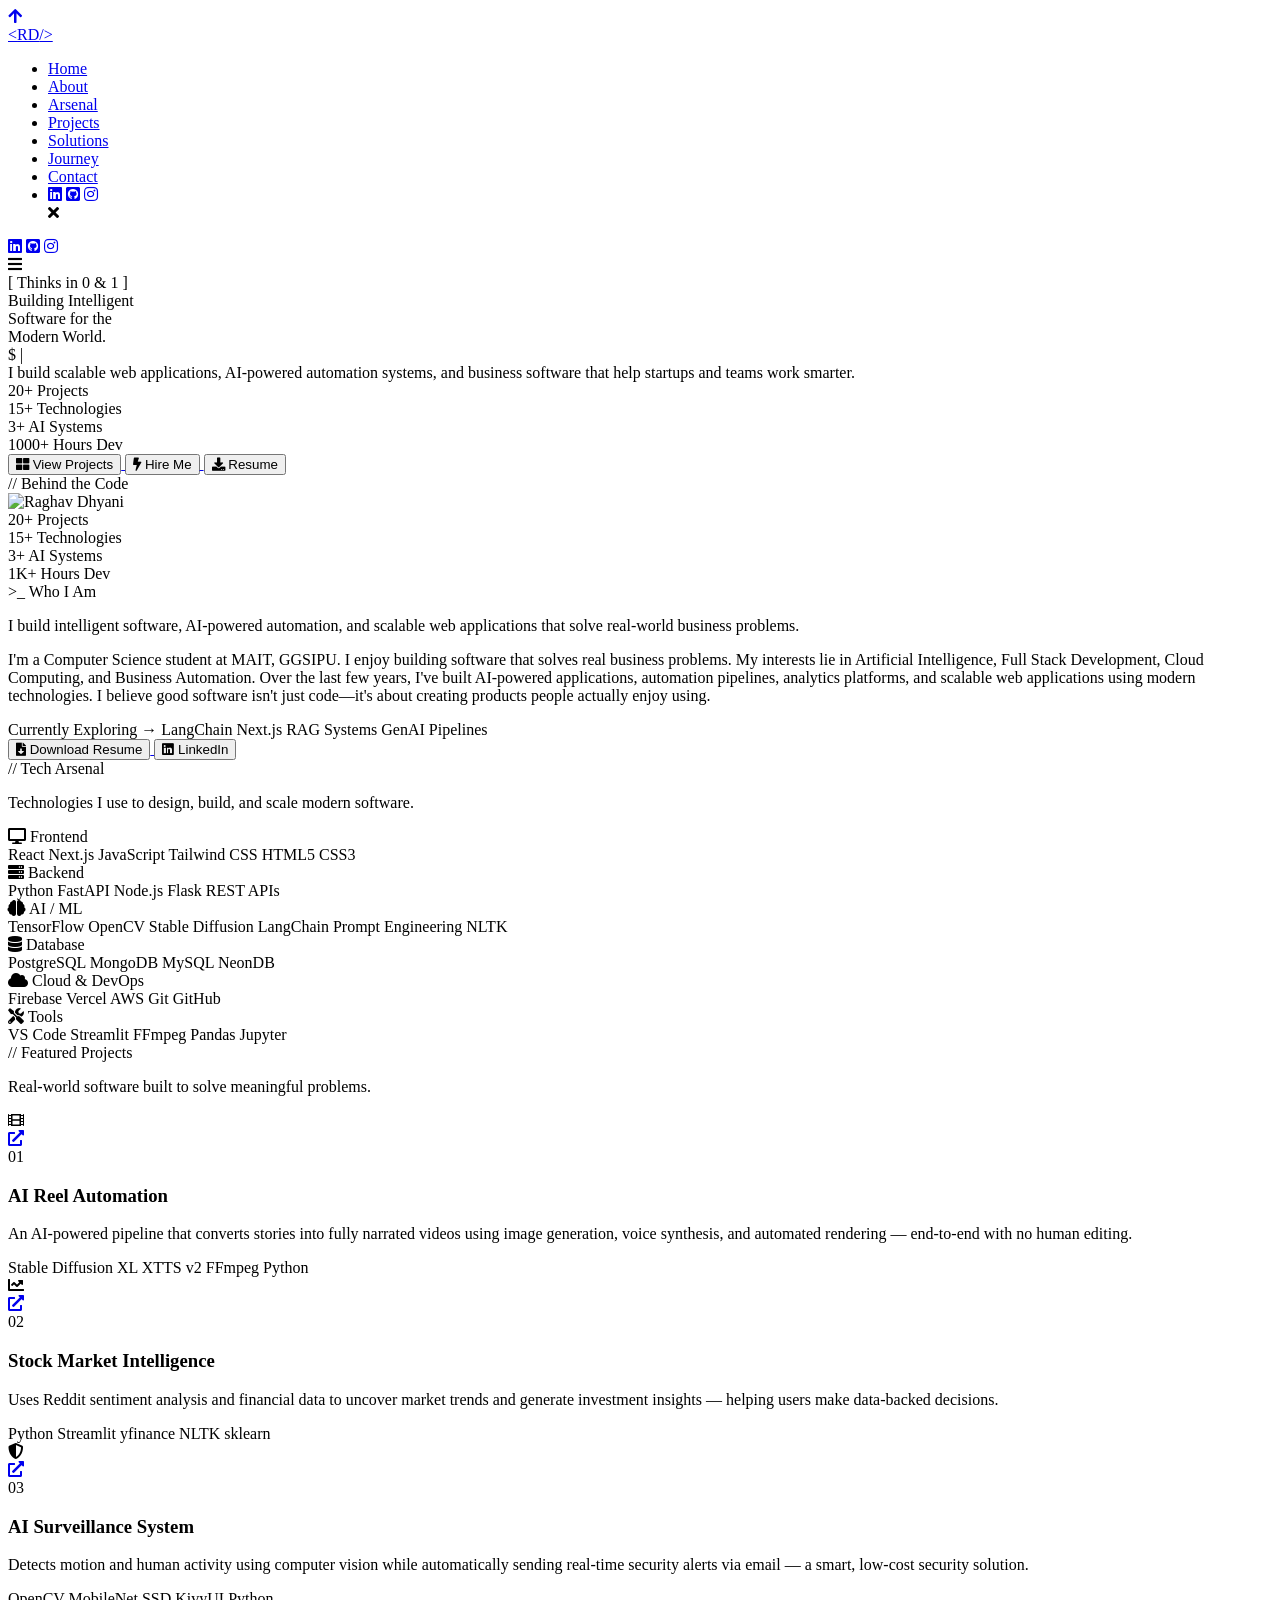
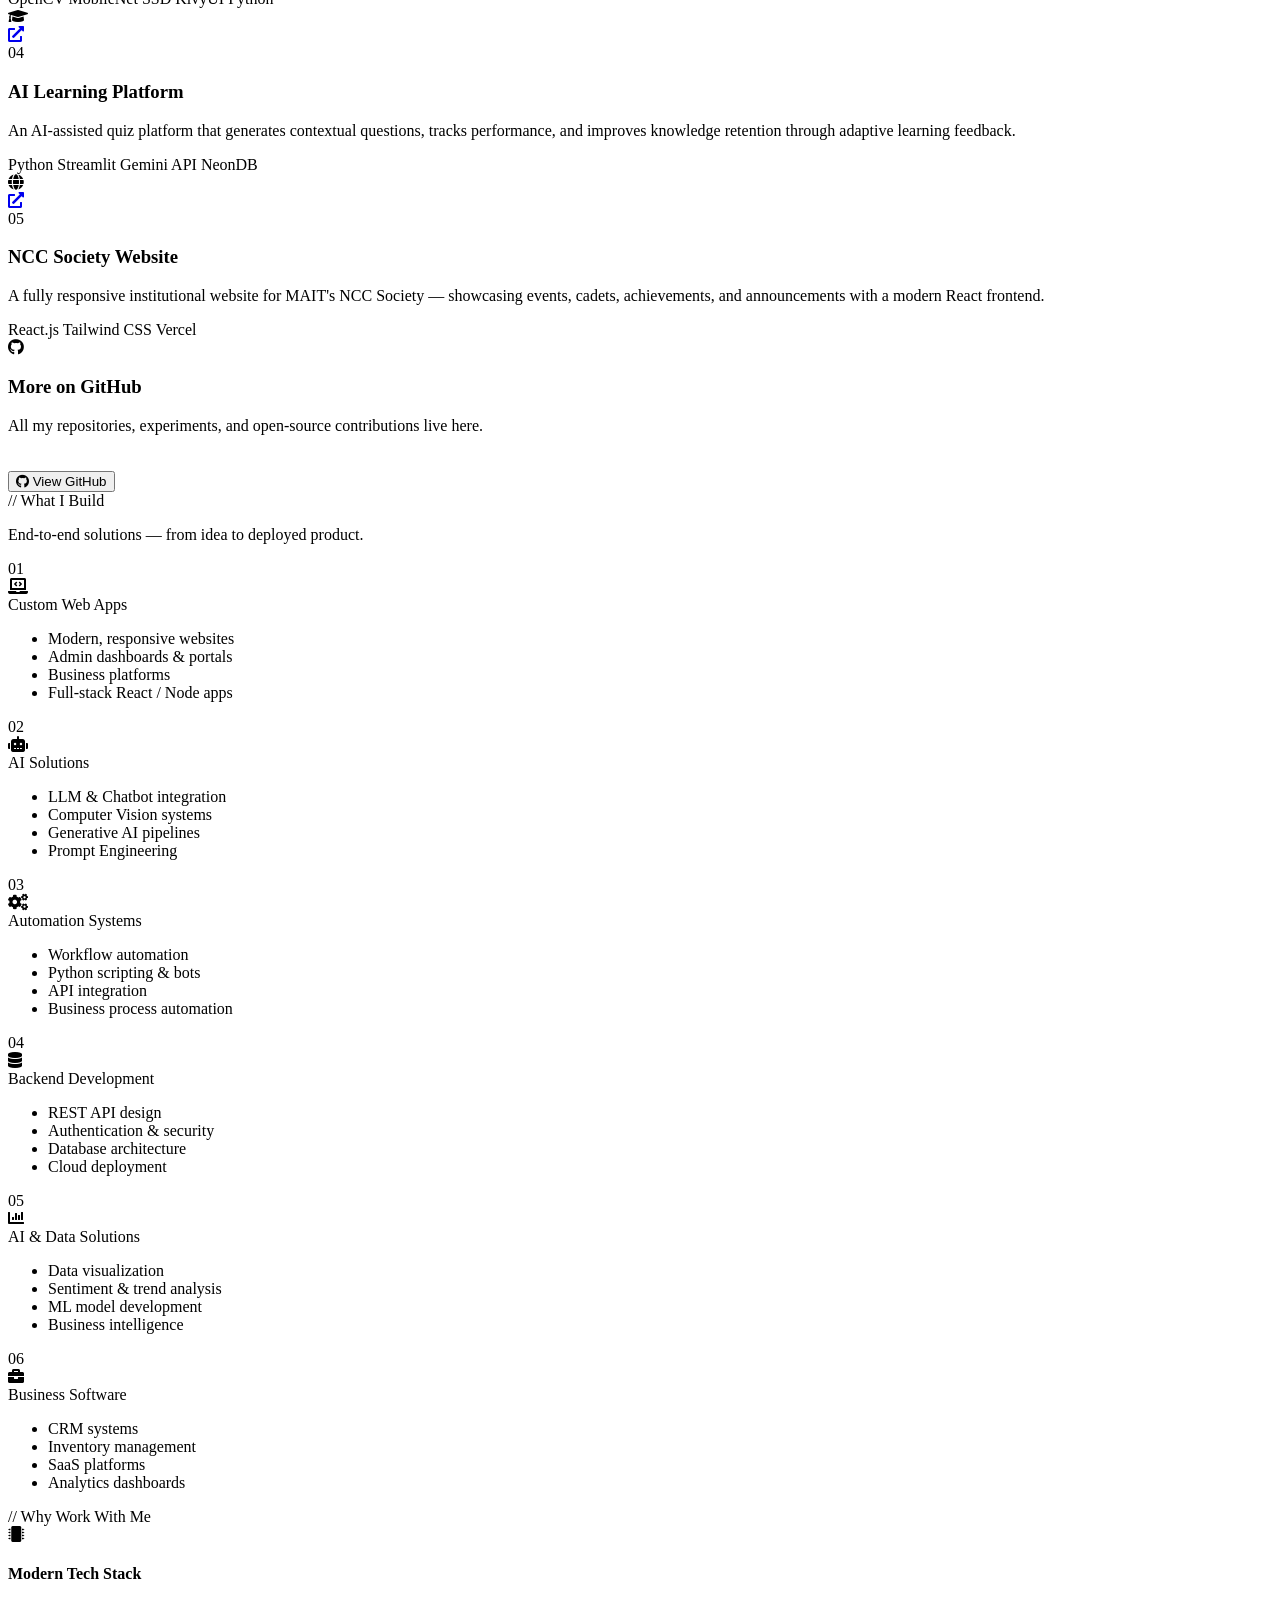
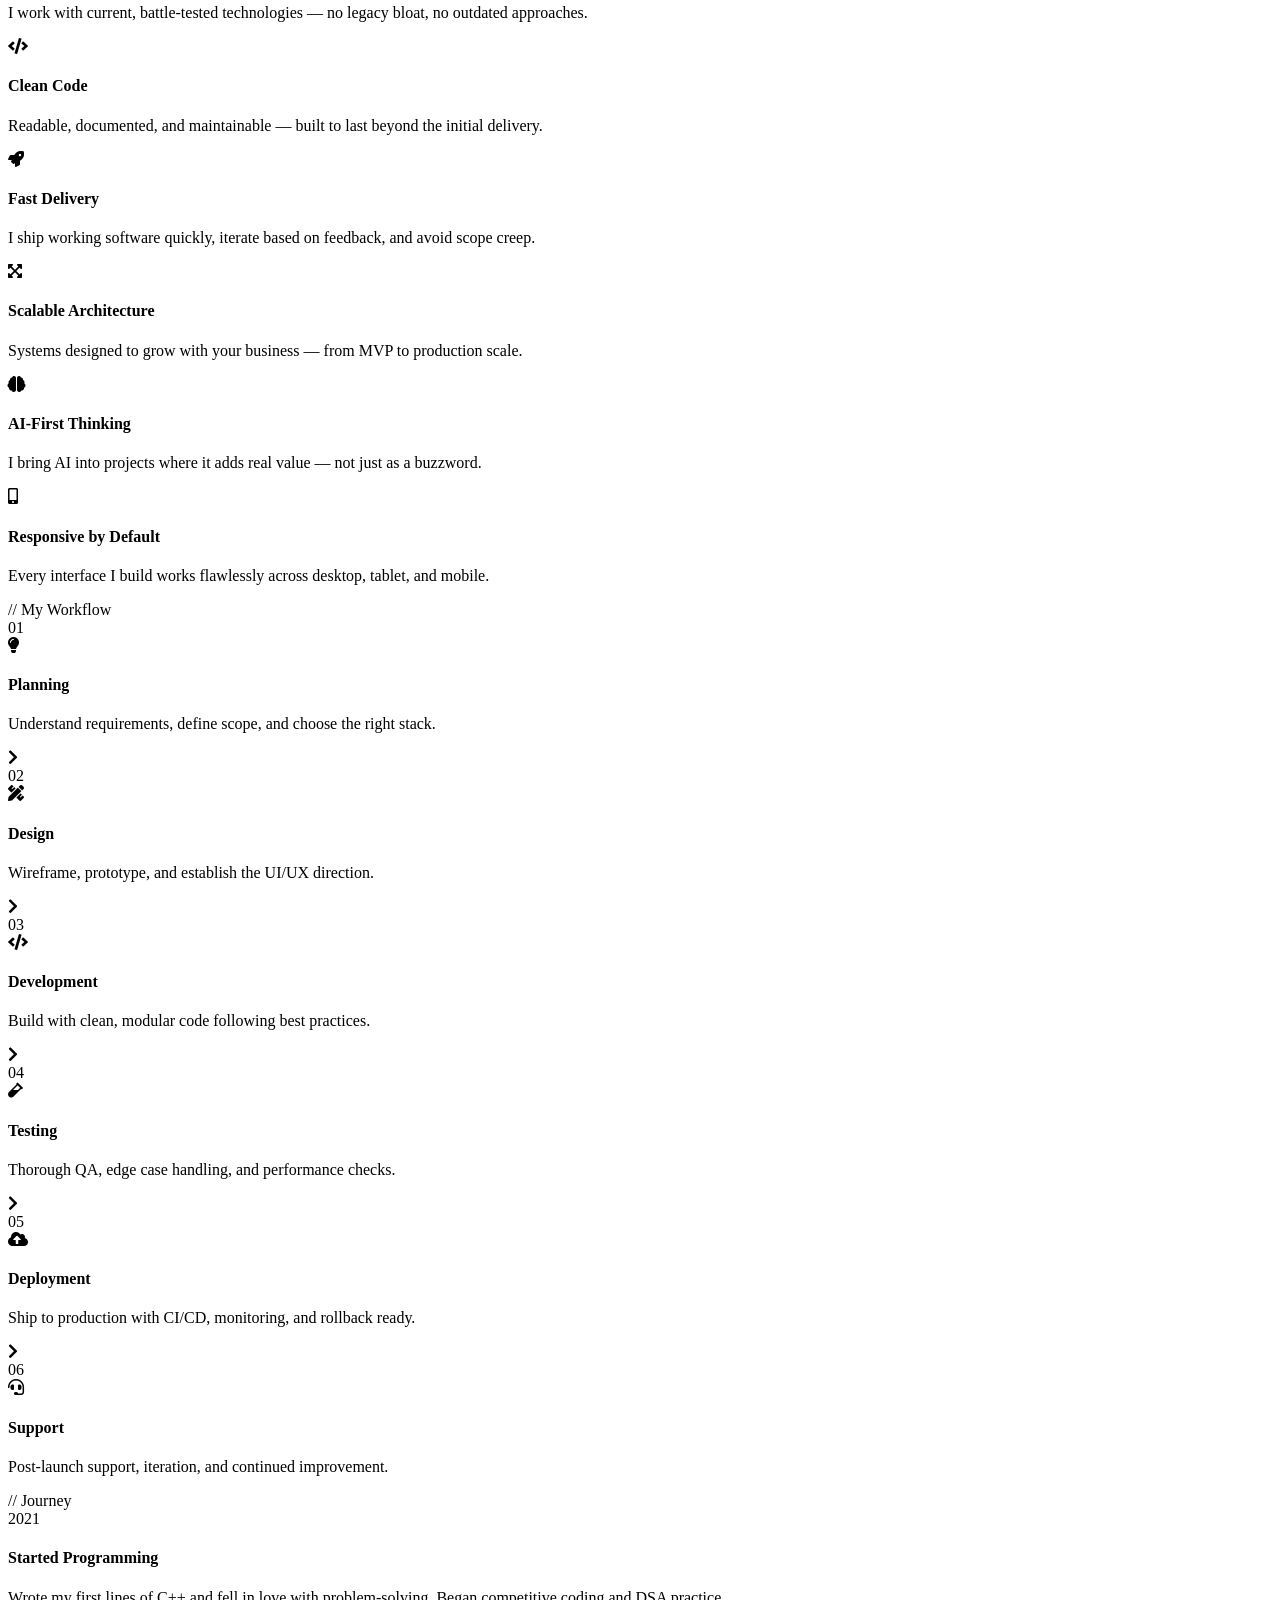
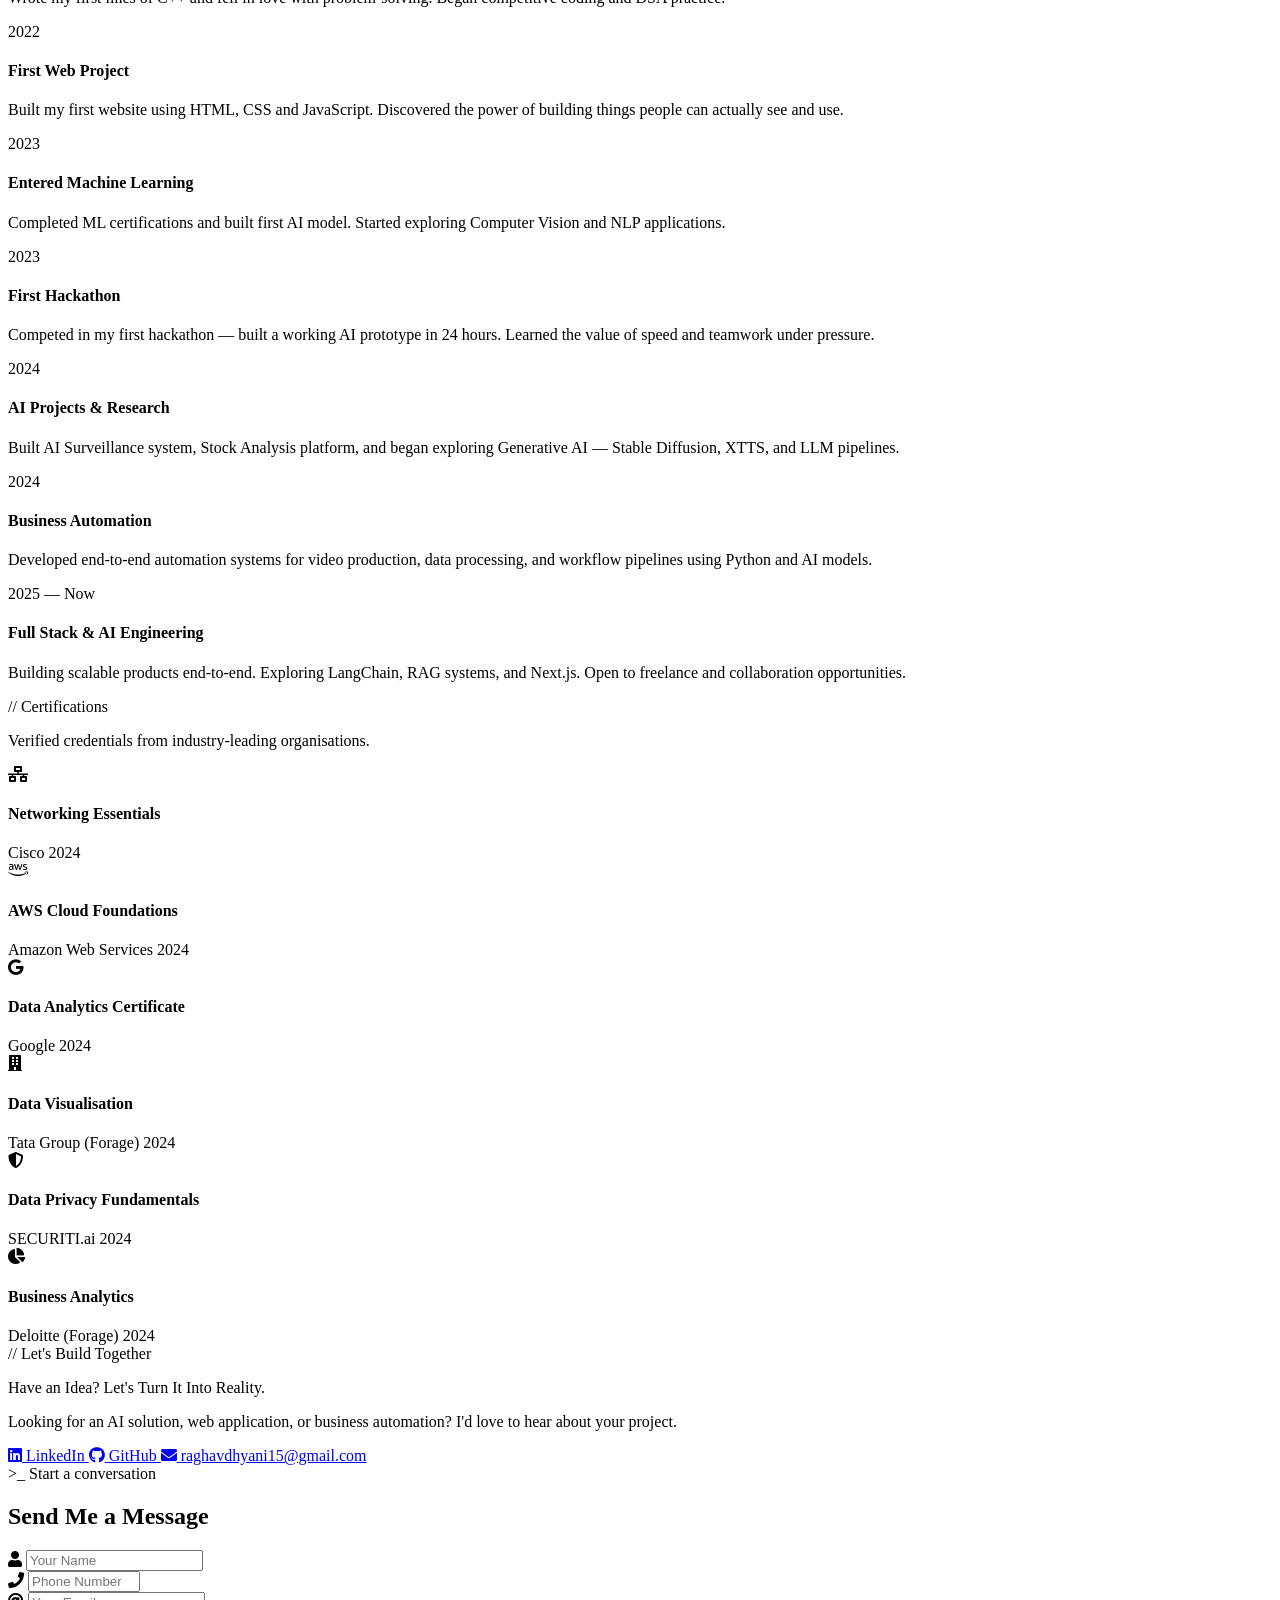
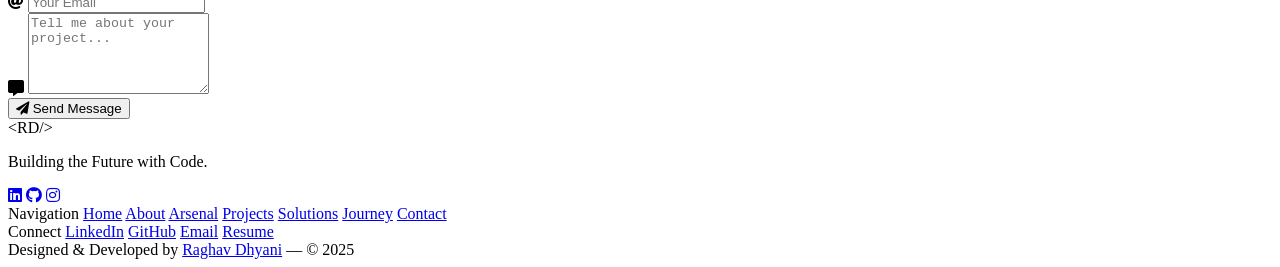
==== index.html @ f0904388 "index.html" ====
<!DOCTYPE html>
<html lang="en" dir="ltr">

<head>
  <meta charset="UTF-8" />
  <title>Raghav Dhyani — Full Stack & AI Engineer</title>
  <meta name="description" content="Raghav Dhyani — Full Stack Developer and AI Engineer building intelligent software, automation systems, and scalable web applications." />
  <link rel="stylesheet" href="style.css" />
  <link rel="stylesheet" href="https://cdnjs.cloudflare.com/ajax/libs/font-awesome/5.15.2/css/all.min.css" />
  <link href="https://fonts.googleapis.com/css2?family=Share+Tech+Mono&family=Rajdhani:wght@400;500;600;700&family=Orbitron:wght@400;700;900&display=swap" rel="stylesheet" />
  <meta name="viewport" content="width=device-width, initial-scale=1.0" />
</head>

<body>

  <!-- Custom cursor -->
  <div class="cursor-dot"></div>
  <div class="cursor-ring"></div>

  <!-- Scroll to top -->
  <div class="scroll-button">
    <a href="#home"><i class="fas fa-arrow-up"></i></a>
  </div>

  <!-- ── NAV ─────────────────────────────────────────────── -->
  <nav>
    <div class="navbar">
      <div class="logo">
        <a href="#home">
          <span class="logo-bracket">&lt;</span>RD<span class="logo-bracket">/&gt;</span>
        </a>
      </div>
      <ul class="menu">
        <li><a href="#home">Home</a></li>
        <li><a href="#about">About</a></li>
        <li><a href="#arsenal">Arsenal</a></li>
        <li><a href="#projects">Projects</a></li>
        <li><a href="#services">Solutions</a></li>
        <li><a href="#journey">Journey</a></li>
        <li><a href="#contact">Contact</a></li>
        <li>
          <div class="media-icons-inbox">
            <a href="https://www.linkedin.com/in/raghav-dhyani-3449b927a/" target="_blank"><i class="fab fa-linkedin"></i></a>
            <a href="https://github.com/raghav-di" target="_blank"><i class="fab fa-github-square"></i></a>
            <a href="#"><i class="fab fa-instagram"></i></a>
          </div>
        </li>
        <div class="cancel-btn"><i class="fas fa-times"></i></div>
      </ul>
      <div class="media-icons">
        <a href="https://www.linkedin.com/in/raghav-dhyani-3449b927a/" target="_blank"><i class="fab fa-linkedin"></i></a>
        <a href="https://github.com/raghav-di" target="_blank"><i class="fab fa-github-square"></i></a>
        <a href="#"><i class="fab fa-instagram"></i></a>
      </div>
    </div>
    <div class="menu-btn"><i class="fas fa-bars"></i></div>
  </nav>


  <!-- ── HERO ──────────────────────────────────────────────── -->
  <section class="home" id="home">
    <div class="scanlines"></div>
    <div class="cyber-grid"></div>
    <div class="blob blob-1"></div>
    <div class="blob blob-2"></div>
    <div class="blob blob-3"></div>

    <div class="home-content">
      <div class="text">
        <div class="text-one">
          <span class="bracket">[</span> Thinks in 0 &amp; 1 <span class="bracket">]</span>
        </div>
        <div class="hero-headline">
          <div class="text-two glitch" data-text="Building Intelligent">Building Intelligent</div>
          <div class="text-two glitch text-two--accent" data-text="Software for the">Software for the</div>
          <div class="text-two glitch" data-text="Modern World.">Modern World.</div>
        </div>
        <div class="text-three">
          <span class="typewriter-prefix">$ </span>
          <span id="typewriter"></span>
          <span class="cursor-blink">|</span>
        </div>
        <div class="text-four">
          I build scalable web applications, AI-powered automation systems, and business software that help startups and teams work smarter.
        </div>
        <div class="hero-stats">
          <div class="stat-pill"><span class="stat-num">20+</span> Projects</div>
          <div class="stat-pill"><span class="stat-num">15+</span> Technologies</div>
          <div class="stat-pill"><span class="stat-num">3+</span> AI Systems</div>
          <div class="stat-pill"><span class="stat-num">1000+</span> Hours Dev</div>
        </div>
      </div>
      <div class="hero-buttons">
        <a href="#projects">
          <button class="neon-btn">
            <i class="fas fa-th-large btn-icon"></i>
            <span>View Projects</span>
          </button>
        </a>
        <a href="mailto:raghavdhyani15@gmail.com">
          <button class="neon-btn neon-btn--magenta">
            <i class="fas fa-bolt btn-icon"></i>
            <span>Hire Me</span>
          </button>
        </a>
        <a href="Images/resume.pdf" download>
          <button class="neon-btn neon-btn--outline">
            <i class="fas fa-download btn-icon"></i>
            <span>Resume</span>
          </button>
        </a>
      </div>
    </div>

    <div class="corner corner-tl"></div>
    <div class="corner corner-tr"></div>
    <div class="corner corner-bl"></div>
    <div class="corner corner-br"></div>
  </section>


  <!-- ── ABOUT ─────────────────────────────────────────────── -->
  <section class="about" id="about">
    <div class="content">
      <div class="title">
        <span><span class="neon-accent">//</span> Behind the Code</span>
      </div>
      <div class="about-details">
        <div class="left">
          <div class="img-frame">
            <img src="Images/about.png" alt="Raghav Dhyani" />
            <div class="img-glow"></div>
          </div>
          <div class="about-stat-grid">
            <div class="about-stat">
              <span class="about-stat-num">20+</span>
              <span class="about-stat-label">Projects</span>
            </div>
            <div class="about-stat">
              <span class="about-stat-num">15+</span>
              <span class="about-stat-label">Technologies</span>
            </div>
            <div class="about-stat">
              <span class="about-stat-num">3+</span>
              <span class="about-stat-label">AI Systems</span>
            </div>
            <div class="about-stat">
              <span class="about-stat-num">1K+</span>
              <span class="about-stat-label">Hours Dev</span>
            </div>
          </div>
        </div>
        <div class="right">
          <div class="topic">
            <span class="neon-accent">&gt;_ </span>Who I Am
          </div>
          <p class="about-lead">
            I build intelligent software, AI-powered automation, and scalable web applications that solve real-world business problems.
          </p>
          <p>
            I'm a <span class="highlight">Computer Science</span> student at <span class="highlight">MAIT, GGSIPU</span>. I enjoy building software that solves real business problems.
            My interests lie in Artificial Intelligence, Full Stack Development, Cloud Computing, and Business Automation.
            Over the last few years, I've built AI-powered applications, automation pipelines, analytics platforms, and scalable web applications using modern technologies.
            I believe good software isn't just code—it's about creating products people actually enjoy using.
          </p>
          <div class="currently-learning">
            <span class="cl-label">Currently Exploring →</span>
            <span class="cl-tag">LangChain</span>
            <span class="cl-tag">Next.js</span>
            <span class="cl-tag">RAG Systems</span>
            <span class="cl-tag">GenAI Pipelines</span>
          </div>
          <div class="about-actions">
            <a href="Images/resume.pdf" download>
              <button class="neon-btn">
                <i class="fas fa-file-download btn-icon"></i>
                <span>Download Resume</span>
              </button>
            </a>
            <a href="https://www.linkedin.com/in/raghav-dhyani-3449b927a/" target="_blank">
              <button class="neon-btn neon-btn--outline">
                <i class="fab fa-linkedin btn-icon"></i>
                <span>LinkedIn</span>
              </button>
            </a>
          </div>
        </div>
      </div>
    </div>
  </section>


  <!-- ── TECH ARSENAL ──────────────────────────────────────── -->
  <section class="arsenal" id="arsenal">
    <div id="rain-container">
      <div class="content">
        <div class="title">
          <span><span class="neon-accent">//</span> Tech Arsenal</span>
        </div>
        <p class="arsenal-subtitle">Technologies I use to design, build, and scale modern software.</p>

        <div class="arsenal-grid">

          <div class="arsenal-group">
            <div class="arsenal-group-label">
              <i class="fas fa-desktop"></i> Frontend
            </div>
            <div class="chip-row">
              <span class="chip chip--cyan">React</span>
              <span class="chip chip--cyan">Next.js</span>
              <span class="chip chip--cyan">JavaScript</span>
              <span class="chip chip--cyan">Tailwind CSS</span>
              <span class="chip chip--cyan">HTML5</span>
              <span class="chip chip--cyan">CSS3</span>
            </div>
          </div>

          <div class="arsenal-group">
            <div class="arsenal-group-label">
              <i class="fas fa-server"></i> Backend
            </div>
            <div class="chip-row">
              <span class="chip chip--magenta">Python</span>
              <span class="chip chip--magenta">FastAPI</span>
              <span class="chip chip--magenta">Node.js</span>
              <span class="chip chip--magenta">Flask</span>
              <span class="chip chip--magenta">REST APIs</span>
            </div>
          </div>

          <div class="arsenal-group">
            <div class="arsenal-group-label">
              <i class="fas fa-brain"></i> AI / ML
            </div>
            <div class="chip-row">
              <span class="chip chip--green">TensorFlow</span>
              <span class="chip chip--green">OpenCV</span>
              <span class="chip chip--green">Stable Diffusion</span>
              <span class="chip chip--green">LangChain</span>
              <span class="chip chip--green">Prompt Engineering</span>
              <span class="chip chip--green">NLTK</span>
            </div>
          </div>

          <div class="arsenal-group">
            <div class="arsenal-group-label">
              <i class="fas fa-database"></i> Database
            </div>
            <div class="chip-row">
              <span class="chip chip--cyan">PostgreSQL</span>
              <span class="chip chip--cyan">MongoDB</span>
              <span class="chip chip--cyan">MySQL</span>
              <span class="chip chip--cyan">NeonDB</span>
            </div>
          </div>

          <div class="arsenal-group">
            <div class="arsenal-group-label">
              <i class="fas fa-cloud"></i> Cloud &amp; DevOps
            </div>
            <div class="chip-row">
              <span class="chip chip--magenta">Firebase</span>
              <span class="chip chip--magenta">Vercel</span>
              <span class="chip chip--magenta">AWS</span>
              <span class="chip chip--magenta">Git</span>
              <span class="chip chip--magenta">GitHub</span>
            </div>
          </div>

          <div class="arsenal-group">
            <div class="arsenal-group-label">
              <i class="fas fa-tools"></i> Tools
            </div>
            <div class="chip-row">
              <span class="chip chip--green">VS Code</span>
              <span class="chip chip--green">Streamlit</span>
              <span class="chip chip--green">FFmpeg</span>
              <span class="chip chip--green">Pandas</span>
              <span class="chip chip--green">Jupyter</span>
            </div>
          </div>

        </div>
      </div>
    </div>
  </section>


  <!-- ── FEATURED PROJECTS ─────────────────────────────────── -->
  <section class="projects" >
    <div class="content">
      <div class="title">
        <span><span class="neon-accent">//</span> Featured Projects</span>
      </div>
      <p class="section-subtitle">Real-world software built to solve meaningful problems.</p>

      <div class="projects-grid">

        <!-- Project 1 -->
        <div class="project-card">
          <div class="project-card-header">
            <div class="project-card-icon"><i class="fas fa-film"></i></div>
            <div class="project-card-links">
              <a href="https://drive.google.com/file/d/1RVGTF0sZmkxnk3HJWjm_602glrdmuufz/view?usp=sharing" target="_blank" title="View Project"><i class="fas fa-external-link-alt"></i></a>
            </div>
          </div>
          <div class="project-card-num">01</div>
          <h3 class="project-card-title">AI Reel Automation</h3>
          <p class="project-card-desc">
            An AI-powered pipeline that converts stories into fully narrated videos using image generation, voice synthesis, and automated rendering — end-to-end with no human editing.
          </p>
          <div class="project-card-stack">
            <span class="stack-tag">Stable Diffusion XL</span>
            <span class="stack-tag">XTTS v2</span>
            <span class="stack-tag">FFmpeg</span>
            <span class="stack-tag">Python</span>
          </div>
        </div>

        <!-- Project 2 -->
        <div class="project-card">
          <div class="project-card-header">
            <div class="project-card-icon"><i class="fas fa-chart-line"></i></div>
            <div class="project-card-links">
              <a href="https://intostocks.streamlit.app/" target="_blank" title="Live Demo"><i class="fas fa-external-link-alt"></i></a>
            </div>
          </div>
          <div class="project-card-num">02</div>
          <h3 class="project-card-title">Stock Market Intelligence</h3>
          <p class="project-card-desc">
            Uses Reddit sentiment analysis and financial data to uncover market trends and generate investment insights — helping users make data-backed decisions.
          </p>
          <div class="project-card-stack">
            <span class="stack-tag">Python</span>
            <span class="stack-tag">Streamlit</span>
            <span class="stack-tag">yfinance</span>
            <span class="stack-tag">NLTK</span>
            <span class="stack-tag">sklearn</span>
          </div>
        </div>

        <!-- Project 3 -->
        <div class="project-card">
          <div class="project-card-header">
            <div class="project-card-icon"><i class="fas fa-shield-alt"></i></div>
            <div class="project-card-links">
              <a href="https://drive.google.com/drive/folders/1zdRbrAkRYz5MSXHr09fwNfdY4wZJc4Hi?usp=sharing" target="_blank" title="View Project"><i class="fas fa-external-link-alt"></i></a>
            </div>
          </div>
          <div class="project-card-num">03</div>
          <h3 class="project-card-title">AI Surveillance System</h3>
          <p class="project-card-desc">
            Detects motion and human activity using computer vision while automatically sending real-time security alerts via email — a smart, low-cost security solution.
          </p>
          <div class="project-card-stack">
            <span class="stack-tag">OpenCV</span>
            <span class="stack-tag">MobileNet SSD</span>
            <span class="stack-tag">KivyUI</span>
            <span class="stack-tag">Python</span>
          </div>
        </div>

        <!-- Project 4 -->
        <div class="project-card">
          <div class="project-card-header">
            <div class="project-card-icon"><i class="fas fa-graduation-cap"></i></div>
            <div class="project-card-links">
              <a href="https://raghav-di-quizapp-main-crarns.streamlit.app/" target="_blank" title="Live Demo"><i class="fas fa-external-link-alt"></i></a>
            </div>
          </div>
          <div class="project-card-num">04</div>
          <h3 class="project-card-title">AI Learning Platform</h3>
          <p class="project-card-desc">
            An AI-assisted quiz platform that generates contextual questions, tracks performance, and improves knowledge retention through adaptive learning feedback.
          </p>
          <div class="project-card-stack">
            <span class="stack-tag">Python</span>
            <span class="stack-tag">Streamlit</span>
            <span class="stack-tag">Gemini API</span>
            <span class="stack-tag">NeonDB</span>
          </div>
        </div>

        <!-- Project 5 -->
        <div class="project-card">
          <div class="project-card-header">
            <div class="project-card-icon"><i class="fas fa-globe"></i></div>
            <div class="project-card-links">
              <a href="https://ncc-mait-website-raghav-dhyanis-projects.vercel.app/" target="_blank" title="Live Demo"><i class="fas fa-external-link-alt"></i></a>
            </div>
          </div>
          <div class="project-card-num">05</div>
          <h3 class="project-card-title">NCC Society Website</h3>
          <p class="project-card-desc">
            A fully responsive institutional website for MAIT's NCC Society — showcasing events, cadets, achievements, and announcements with a modern React frontend.
          </p>
          <div class="project-card-stack">
            <span class="stack-tag">React.js</span>
            <span class="stack-tag">Tailwind CSS</span>
            <span class="stack-tag">Vercel</span>
          </div>
        </div>

        <!-- GitHub CTA card -->
        <div class="project-card project-card--cta">
          <i class="fab fa-github project-cta-icon"></i>
          <h3>More on GitHub</h3>
          <p>All my repositories, experiments, and open-source contributions live here.</p>
          <a href="https://github.com/raghav-di" target="_blank">
            <button class="neon-btn" style="margin-top:20px;">
              <i class="fab fa-github btn-icon"></i>
              <span>View GitHub</span>
            </button>
          </a>
        </div>

      </div>
    </div>
  </section>


  <!-- ── WHAT I BUILD (SERVICES) ──────────────────────────── -->
  <section class="services" id="services">
    <div class="content">
      <div class="title">
        <span><span class="neon-accent">//</span> What I Build</span>
      </div>
      <p class="section-subtitle">End-to-end solutions — from idea to deployed product.</p>
      <div class="boxes">

        <div class="box">
          <div class="box-number">01</div>
          <div class="box-icon-wrap"><i class="fas fa-laptop-code box-fa-icon"></i></div>
          <div class="topic">Custom Web Apps</div>
          <div class="servicelist">
            <ul>
              <li>Modern, responsive websites</li>
              <li>Admin dashboards &amp; portals</li>
              <li>Business platforms</li>
              <li>Full-stack React / Node apps</li>
            </ul>
          </div>
          <div class="box-glow"></div>
        </div>

        <div class="box">
          <div class="box-number">02</div>
          <div class="box-icon-wrap"><i class="fas fa-robot box-fa-icon"></i></div>
          <div class="topic">AI Solutions</div>
          <div class="servicelist">
            <ul>
              <li>LLM &amp; Chatbot integration</li>
              <li>Computer Vision systems</li>
              <li>Generative AI pipelines</li>
              <li>Prompt Engineering</li>
            </ul>
          </div>
          <div class="box-glow"></div>
        </div>

        <div class="box">
          <div class="box-number">03</div>
          <div class="box-icon-wrap"><i class="fas fa-cogs box-fa-icon"></i></div>
          <div class="topic">Automation Systems</div>
          <div class="servicelist">
            <ul>
              <li>Workflow automation</li>
              <li>Python scripting &amp; bots</li>
              <li>API integration</li>
              <li>Business process automation</li>
            </ul>
          </div>
          <div class="box-glow"></div>
        </div>

        <div class="box">
          <div class="box-number">04</div>
          <div class="box-icon-wrap"><i class="fas fa-database box-fa-icon"></i></div>
          <div class="topic">Backend Development</div>
          <div class="servicelist">
            <ul>
              <li>REST API design</li>
              <li>Authentication &amp; security</li>
              <li>Database architecture</li>
              <li>Cloud deployment</li>
            </ul>
          </div>
          <div class="box-glow"></div>
        </div>

        <div class="box">
          <div class="box-number">05</div>
          <div class="box-icon-wrap"><i class="fas fa-chart-bar box-fa-icon"></i></div>
          <div class="topic">AI &amp; Data Solutions</div>
          <div class="servicelist">
            <ul>
              <li>Data visualization</li>
              <li>Sentiment &amp; trend analysis</li>
              <li>ML model development</li>
              <li>Business intelligence</li>
            </ul>
          </div>
          <div class="box-glow"></div>
        </div>

        <div class="box">
          <div class="box-number">06</div>
          <div class="box-icon-wrap"><i class="fas fa-briefcase box-fa-icon"></i></div>
          <div class="topic">Business Software</div>
          <div class="servicelist">
            <ul>
              <li>CRM systems</li>
              <li>Inventory management</li>
              <li>SaaS platforms</li>
              <li>Analytics dashboards</li>
            </ul>
          </div>
          <div class="box-glow"></div>
        </div>

      </div>
    </div>
  </section>


  <!-- ── WHY WORK WITH ME ──────────────────────────────────── -->
  <section class="why-me" id="why">
    <div class="content">
      <div class="title">
        <span><span class="neon-accent">//</span> Why Work With Me</span>
      </div>
      <div class="why-grid">
        <div class="why-card">
          <i class="fas fa-microchip why-icon"></i>
          <h4>Modern Tech Stack</h4>
          <p>I work with current, battle-tested technologies — no legacy bloat, no outdated approaches.</p>
        </div>
        <div class="why-card">
          <i class="fas fa-code why-icon"></i>
          <h4>Clean Code</h4>
          <p>Readable, documented, and maintainable — built to last beyond the initial delivery.</p>
        </div>
        <div class="why-card">
          <i class="fas fa-rocket why-icon"></i>
          <h4>Fast Delivery</h4>
          <p>I ship working software quickly, iterate based on feedback, and avoid scope creep.</p>
        </div>
        <div class="why-card">
          <i class="fas fa-expand-arrows-alt why-icon"></i>
          <h4>Scalable Architecture</h4>
          <p>Systems designed to grow with your business — from MVP to production scale.</p>
        </div>
        <div class="why-card">
          <i class="fas fa-brain why-icon"></i>
          <h4>AI-First Thinking</h4>
          <p>I bring AI into projects where it adds real value — not just as a buzzword.</p>
        </div>
        <div class="why-card">
          <i class="fas fa-mobile-alt why-icon"></i>
          <h4>Responsive by Default</h4>
          <p>Every interface I build works flawlessly across desktop, tablet, and mobile.</p>
        </div>
      </div>
    </div>
  </section>


  <!-- ── MY WORKFLOW ───────────────────────────────────────── -->
  <section class="workflow" id="workflow">
    <div class="content">
      <div class="title">
        <span><span class="neon-accent">//</span> My Workflow</span>
      </div>
      <div class="workflow-steps">
        <div class="workflow-step">
          <div class="ws-num">01</div>
          <div class="ws-icon"><i class="fas fa-lightbulb"></i></div>
          <h4>Planning</h4>
          <p>Understand requirements, define scope, and choose the right stack.</p>
        </div>
        <div class="ws-arrow"><i class="fas fa-chevron-right"></i></div>
        <div class="workflow-step">
          <div class="ws-num">02</div>
          <div class="ws-icon"><i class="fas fa-pencil-ruler"></i></div>
          <h4>Design</h4>
          <p>Wireframe, prototype, and establish the UI/UX direction.</p>
        </div>
        <div class="ws-arrow"><i class="fas fa-chevron-right"></i></div>
        <div class="workflow-step">
          <div class="ws-num">03</div>
          <div class="ws-icon"><i class="fas fa-code"></i></div>
          <h4>Development</h4>
          <p>Build with clean, modular code following best practices.</p>
        </div>
        <div class="ws-arrow"><i class="fas fa-chevron-right"></i></div>
        <div class="workflow-step">
          <div class="ws-num">04</div>
          <div class="ws-icon"><i class="fas fa-vial"></i></div>
          <h4>Testing</h4>
          <p>Thorough QA, edge case handling, and performance checks.</p>
        </div>
        <div class="ws-arrow"><i class="fas fa-chevron-right"></i></div>
        <div class="workflow-step">
          <div class="ws-num">05</div>
          <div class="ws-icon"><i class="fas fa-cloud-upload-alt"></i></div>
          <h4>Deployment</h4>
          <p>Ship to production with CI/CD, monitoring, and rollback ready.</p>
        </div>
        <div class="ws-arrow"><i class="fas fa-chevron-right"></i></div>
        <div class="workflow-step">
          <div class="ws-num">06</div>
          <div class="ws-icon"><i class="fas fa-headset"></i></div>
          <h4>Support</h4>
          <p>Post-launch support, iteration, and continued improvement.</p>
        </div>
      </div>
    </div>
  </section>


  <!-- ── JOURNEY / TIMELINE ────────────────────────────────── -->
  <section class="journey" id="journey">
    <div class="content">
      <div class="title">
        <span><span class="neon-accent">//</span> Journey</span>
      </div>
      <div class="timeline">

        <div class="tl-item tl-left">
          <div class="tl-dot"></div>
          <div class="tl-card">
            <span class="tl-year">2021</span>
            <h4>Started Programming</h4>
            <p>Wrote my first lines of C++ and fell in love with problem-solving. Began competitive coding and DSA practice.</p>
          </div>
        </div>

        <div class="tl-item tl-right">
          <div class="tl-dot"></div>
          <div class="tl-card">
            <span class="tl-year">2022</span>
            <h4>First Web Project</h4>
            <p>Built my first website using HTML, CSS and JavaScript. Discovered the power of building things people can actually see and use.</p>
          </div>
        </div>

        <div class="tl-item tl-left">
          <div class="tl-dot"></div>
          <div class="tl-card">
            <span class="tl-year">2023</span>
            <h4>Entered Machine Learning</h4>
            <p>Completed ML certifications and built first AI model. Started exploring Computer Vision and NLP applications.</p>
          </div>
        </div>

        <div class="tl-item tl-right">
          <div class="tl-dot"></div>
          <div class="tl-card">
            <span class="tl-year">2023</span>
            <h4>First Hackathon</h4>
            <p>Competed in my first hackathon — built a working AI prototype in 24 hours. Learned the value of speed and teamwork under pressure.</p>
          </div>
        </div>

        <div class="tl-item tl-left">
          <div class="tl-dot"></div>
          <div class="tl-card">
            <span class="tl-year">2024</span>
            <h4>AI Projects &amp; Research</h4>
            <p>Built AI Surveillance system, Stock Analysis platform, and began exploring Generative AI — Stable Diffusion, XTTS, and LLM pipelines.</p>
          </div>
        </div>

        <div class="tl-item tl-right">
          <div class="tl-dot"></div>
          <div class="tl-card">
            <span class="tl-year">2024</span>
            <h4>Business Automation</h4>
            <p>Developed end-to-end automation systems for video production, data processing, and workflow pipelines using Python and AI models.</p>
          </div>
        </div>

        <div class="tl-item tl-left">
          <div class="tl-dot tl-dot--active"></div>
          <div class="tl-card tl-card--active">
            <span class="tl-year">2025 — Now</span>
            <h4>Full Stack &amp; AI Engineering</h4>
            <p>Building scalable products end-to-end. Exploring LangChain, RAG systems, and Next.js. Open to freelance and collaboration opportunities.</p>
          </div>
        </div>

      </div>
    </div>
  </section>


  <!-- ── CERTIFICATIONS ────────────────────────────────────── -->
  <section class="certifications" id="certifications">
    <div class="content">
      <div class="title">
        <span><span class="neon-accent">//</span> Certifications</span>
      </div>
      <p class="section-subtitle">Verified credentials from industry-leading organisations.</p>
      <div class="cert-grid">

        <div class="cert-card">
          <div class="cert-issuer-icon"><i class="fas fa-network-wired"></i></div>
          <h4 class="cert-title">Networking Essentials</h4>
          <span class="cert-issuer">Cisco</span>
          <span class="cert-year">2024</span>
        </div>

        <div class="cert-card">
          <div class="cert-issuer-icon"><i class="fab fa-aws"></i></div>
          <h4 class="cert-title">AWS Cloud Foundations</h4>
          <span class="cert-issuer">Amazon Web Services</span>
          <span class="cert-year">2024</span>
        </div>

        <div class="cert-card">
          <div class="cert-issuer-icon"><i class="fab fa-google"></i></div>
          <h4 class="cert-title">Data Analytics Certificate</h4>
          <span class="cert-issuer">Google</span>
          <span class="cert-year">2024</span>
        </div>

        <div class="cert-card">
          <div class="cert-issuer-icon"><i class="fas fa-building"></i></div>
          <h4 class="cert-title">Data Visualisation</h4>
          <span class="cert-issuer">Tata Group (Forage)</span>
          <span class="cert-year">2024</span>
        </div>

        <div class="cert-card">
          <div class="cert-issuer-icon"><i class="fas fa-shield-alt"></i></div>
          <h4 class="cert-title">Data Privacy Fundamentals</h4>
          <span class="cert-issuer">SECURITI.ai</span>
          <span class="cert-year">2024</span>
        </div>

        <div class="cert-card">
          <div class="cert-issuer-icon"><i class="fas fa-chart-pie"></i></div>
          <h4 class="cert-title">Business Analytics</h4>
          <span class="cert-issuer">Deloitte (Forage)</span>
          <span class="cert-year">2024</span>
        </div>

      </div>
    </div>
  </section>


  <!-- ── CONTACT ───────────────────────────────────────────── -->
  <section class="contact-cta" id="contact">
    <div class="content">
      <div class="title">
        <span><span class="neon-accent">//</span> Let's Build Together</span>
      </div>
      <div class="cta-block">
        <p class="cta-lead">Have an Idea? Let's Turn It Into Reality.</p>
        <p class="cta-sub">
          Looking for an AI solution, web application, or business automation? I'd love to hear about your project.
        </p>
        <div class="contact-channels">
          <a href="https://www.linkedin.com/in/raghav-dhyani-3449b927a/" target="_blank" class="channel-card">
            <i class="fab fa-linkedin channel-icon"></i>
            <span>LinkedIn</span>
          </a>
          <a href="https://github.com/raghav-di" target="_blank" class="channel-card">
            <i class="fab fa-github channel-icon"></i>
            <span>GitHub</span>
          </a>
          <a href="mailto:raghavdhyani15@gmail.com" class="channel-card">
            <i class="fas fa-envelope channel-icon"></i>
            <span>raghavdhyani15@gmail.com</span>
          </a>
        </div>
      </div>
    </div>
  </section>

  <!-- CONTACT FORM -->
  <section id="contact-form-section">
    <div class="form-header">
      <span class="neon-accent">&gt;_</span> Start a conversation
    </div>
    <h2>Send Me a Message</h2>
    <form id="contact-form">
      <div class="input-group">
        <i class="fas fa-user input-icon"></i>
        <input type="text" name="name" placeholder="Your Name" required />
      </div>
      <div class="input-group">
        <i class="fas fa-phone input-icon"></i>
        <input type="number" name="phone" placeholder="Phone Number (optional)"
          min="1000000000" max="9999999999"
          oninput="if(this.value.length>10)this.value=this.value.slice(0,10);" />
      </div>
      <div class="input-group">
        <i class="fas fa-at input-icon"></i>
        <input type="email" name="email" placeholder="Your Email" required />
      </div>
      <div class="input-group">
        <i class="fas fa-comment-alt input-icon"></i>
        <textarea name="message" placeholder="Tell me about your project..." rows="5" required></textarea>
      </div>
      <button type="submit" class="neon-btn form-submit">
        <i class="fas fa-paper-plane btn-icon"></i>
        <span>Send Message</span>
      </button>
    </form>
  </section>


  <!-- ── FOOTER ─────────────────────────────────────────────── -->
  <footer>
    <div class="footer-inner">
      <div class="footer-brand">
        <div class="footer-logo">
          <span class="logo-bracket">&lt;</span>RD<span class="logo-bracket">/&gt;</span>
        </div>
        <p class="footer-tagline">Building the Future with Code.</p>
        <div class="footer-socials">
          <a href="https://www.linkedin.com/in/raghav-dhyani-3449b927a/" target="_blank"><i class="fab fa-linkedin"></i></a>
          <a href="https://github.com/raghav-di" target="_blank"><i class="fab fa-github"></i></a>
          <a href="#"><i class="fab fa-instagram"></i></a>
        </div>
      </div>
      <div class="footer-nav">
        <span class="footer-nav-label">Navigation</span>
        <a href="#home">Home</a>
        <a href="#about">About</a>
        <a href="#arsenal">Arsenal</a>
        <a href="#projects">Projects</a>
        <a href="#services">Solutions</a>
        <a href="#journey">Journey</a>
        <a href="#contact">Contact</a>
      </div>
      <div class="footer-nav">
        <span class="footer-nav-label">Connect</span>
        <a href="https://www.linkedin.com/in/raghav-dhyani-3449b927a/" target="_blank">LinkedIn</a>
        <a href="https://github.com/raghav-di" target="_blank">GitHub</a>
        <a href="mailto:raghavdhyani15@gmail.com">Email</a>
        <a href="Images/resume.pdf" download>Resume</a>
      </div>
    </div>
    <div class="footer-bottom">
      <span>Designed &amp; Developed by <a href="https://www.linkedin.com/in/raghav-dhyani-3449b927a/">Raghav Dhyani</a> &mdash; &copy; 2025</span>
    </div>
  </footer>

  <!-- EmailJS SDK -->
  <script src="https://cdn.jsdelivr.net/npm/@emailjs/browser@4/dist/email.min.js"></script>
  <script src="script.js"></script>
</body>
</html>
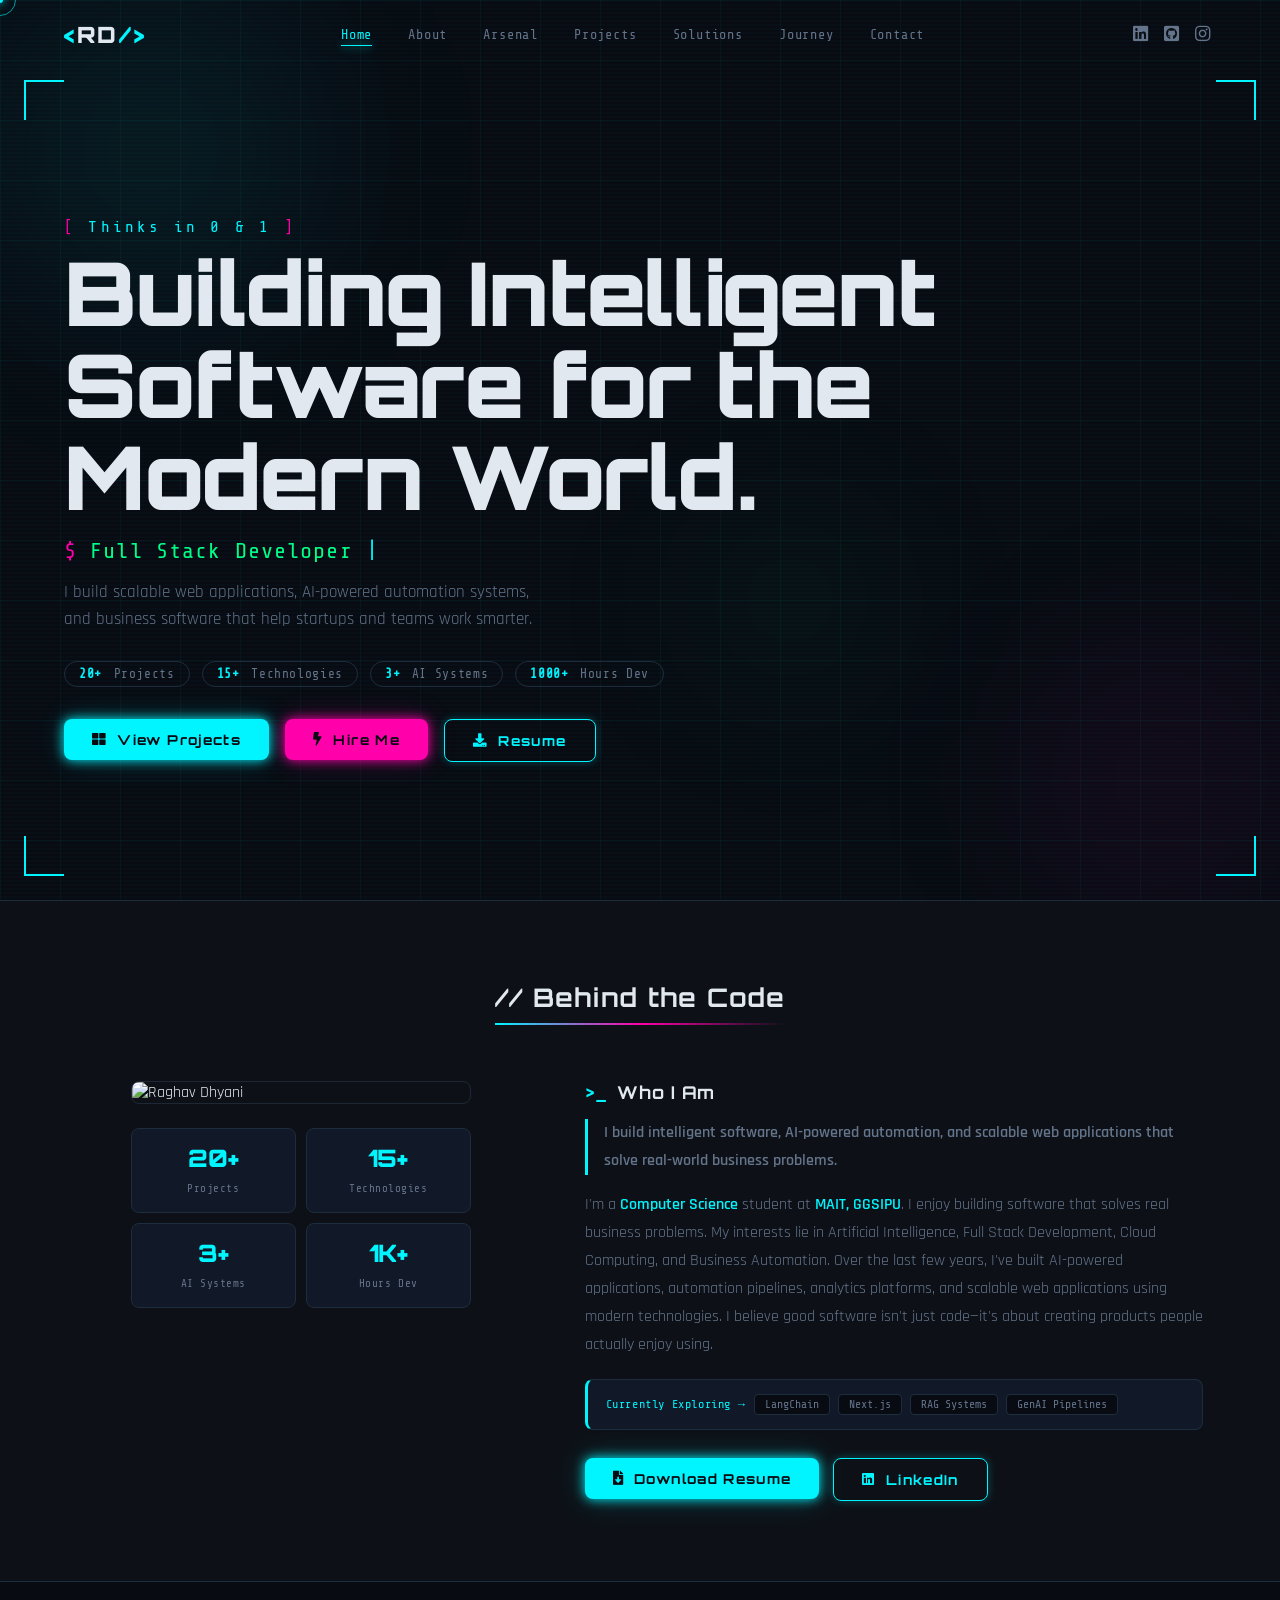
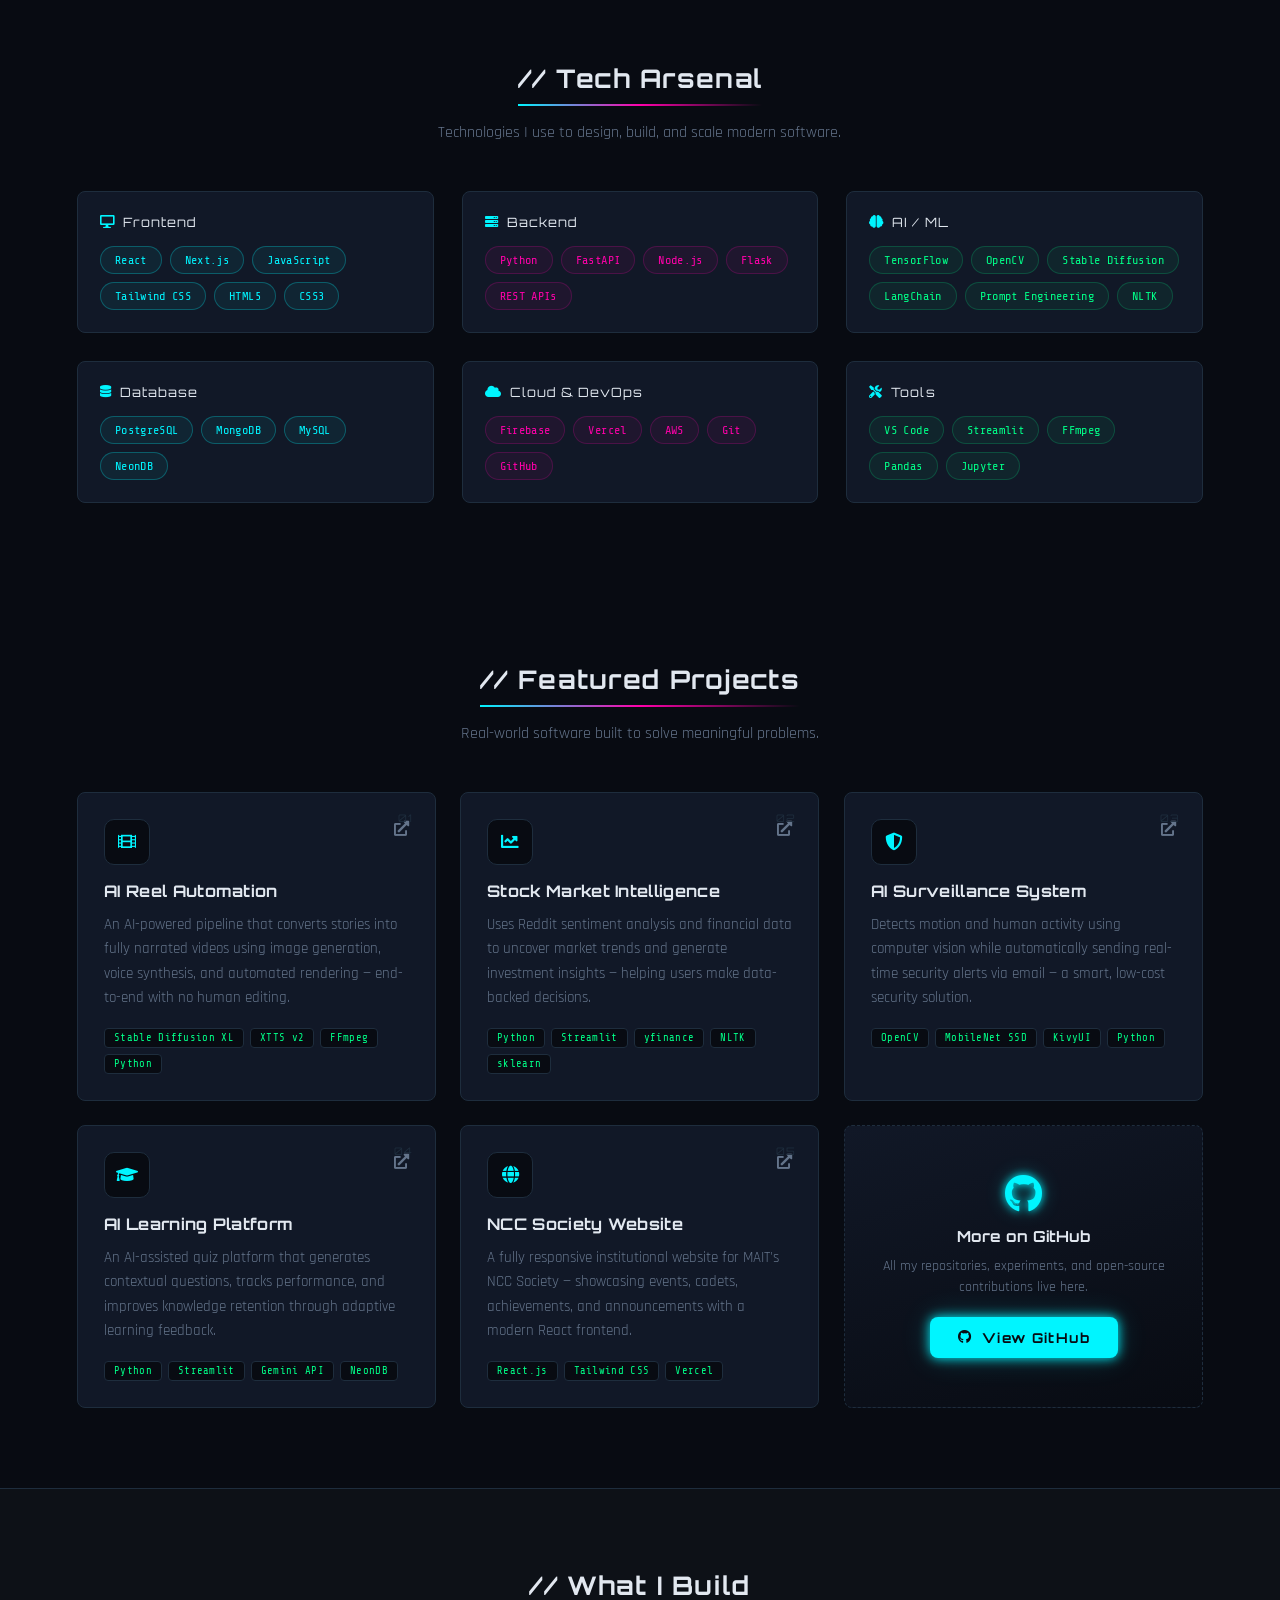
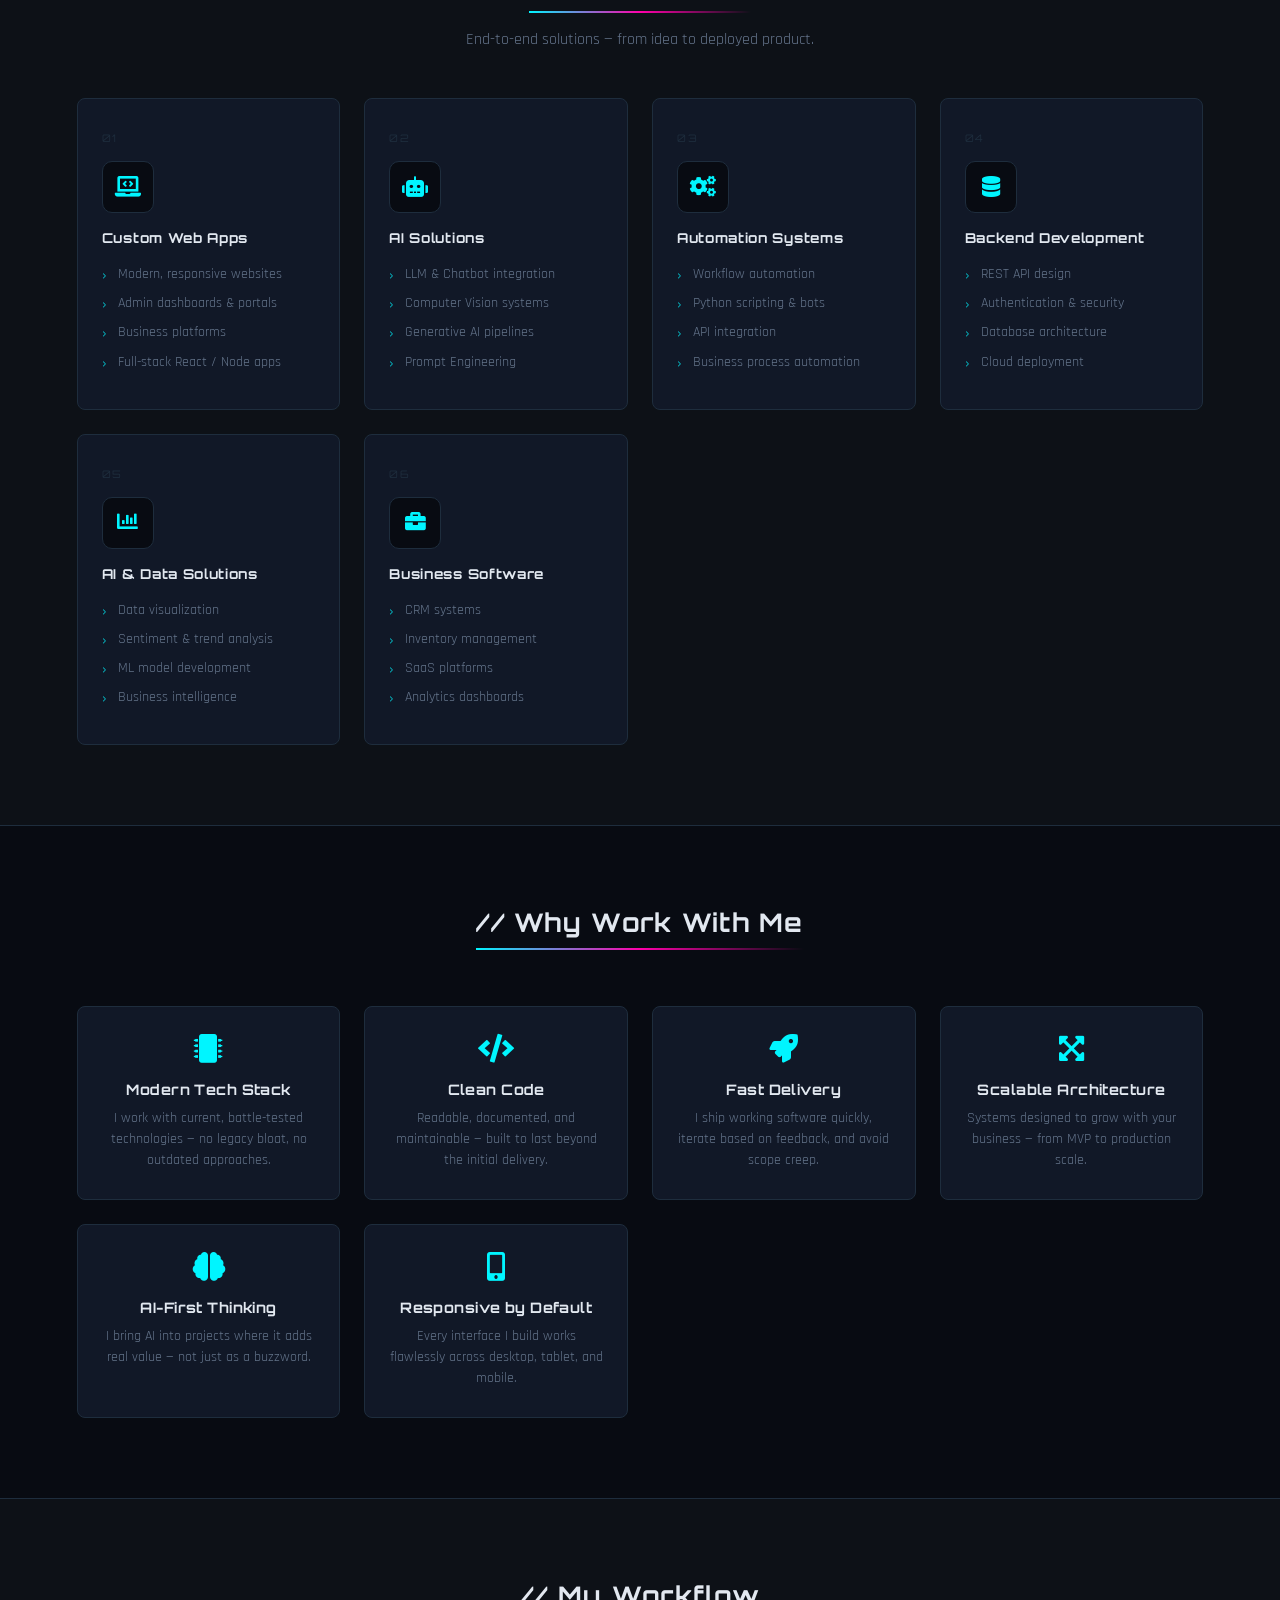
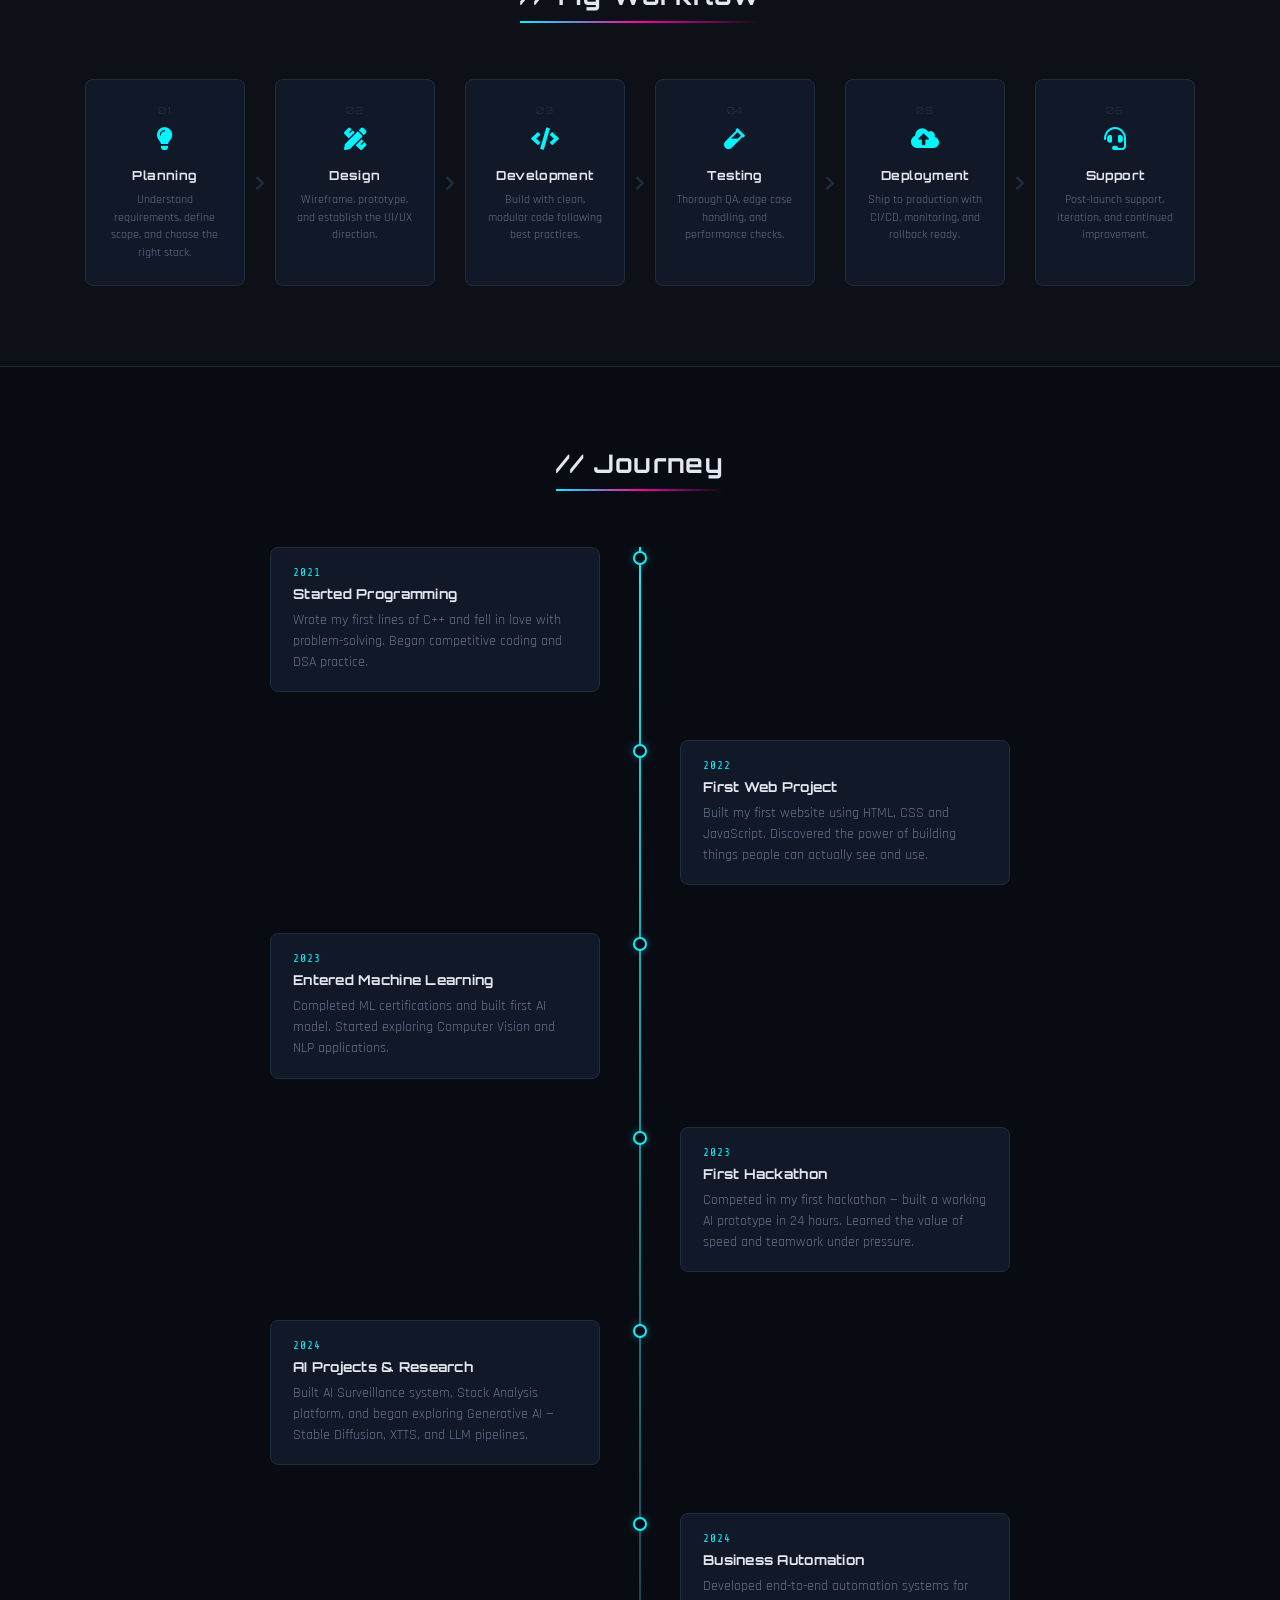
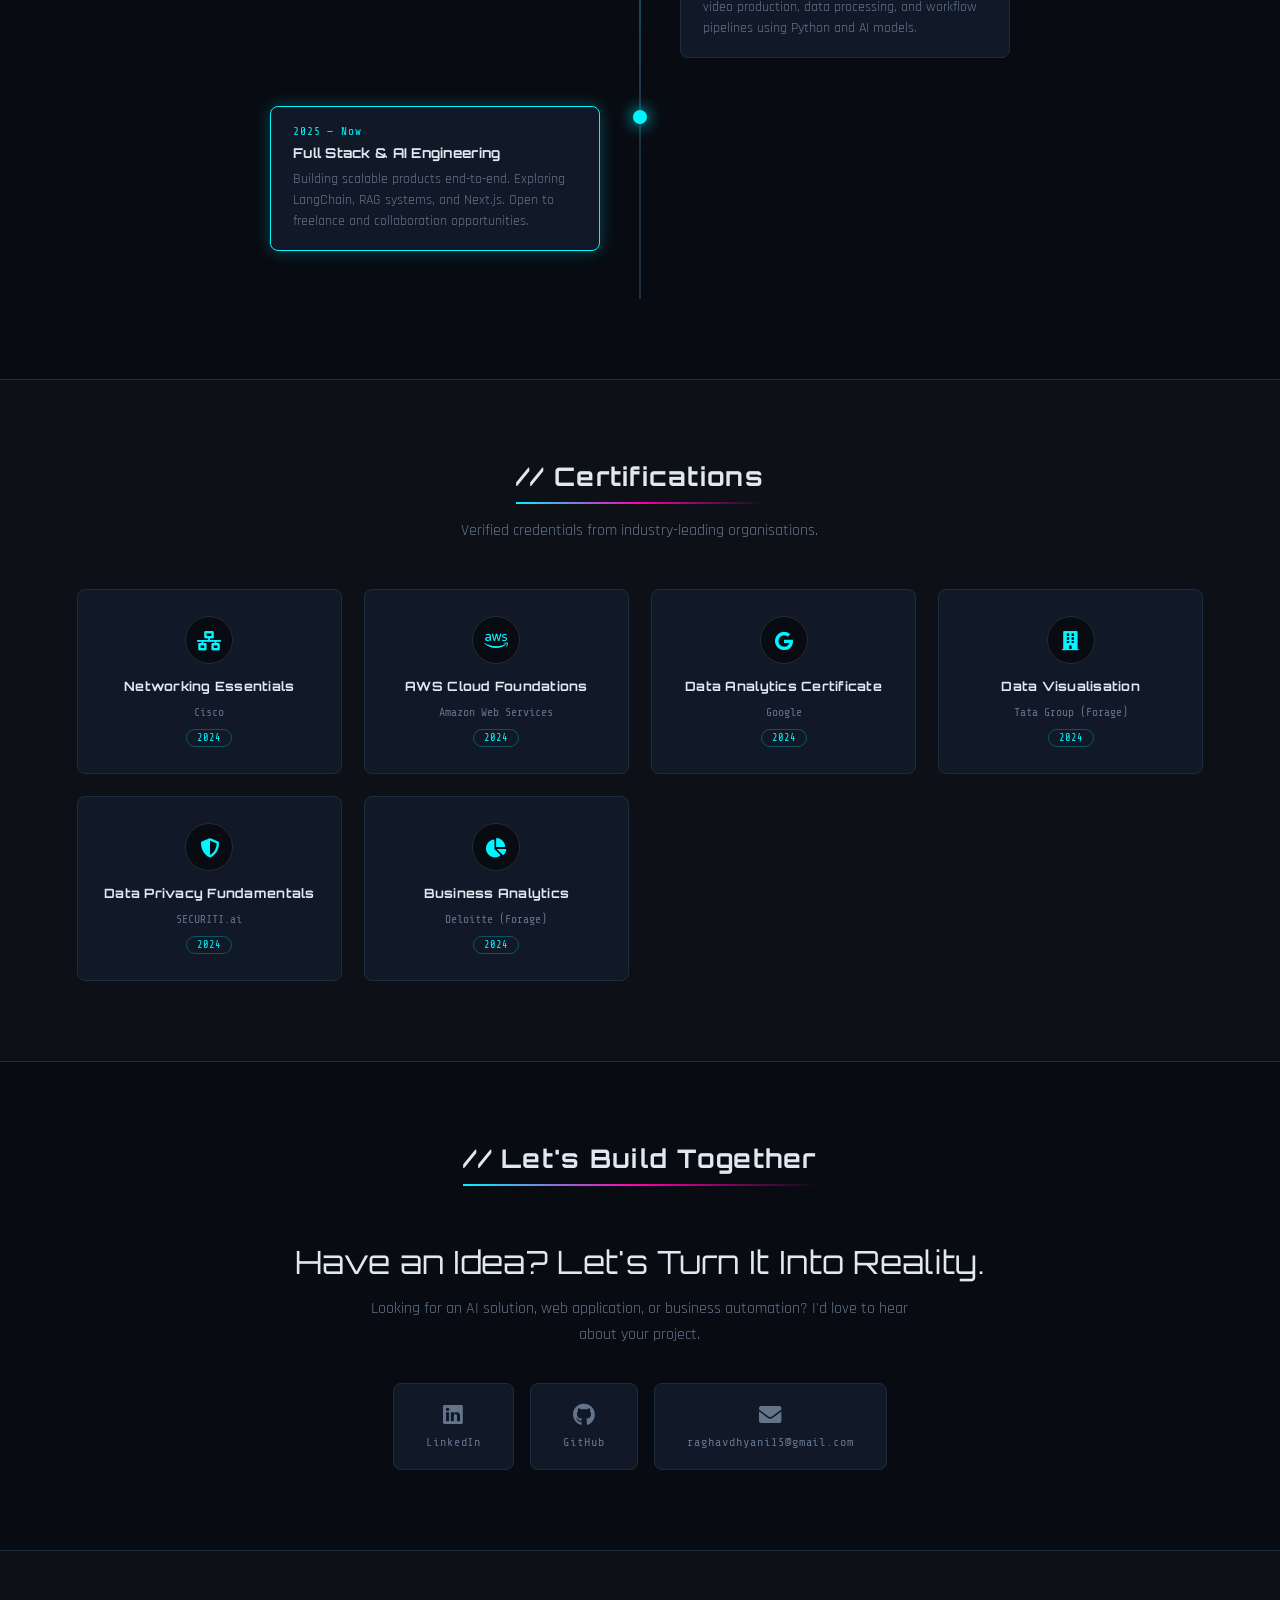
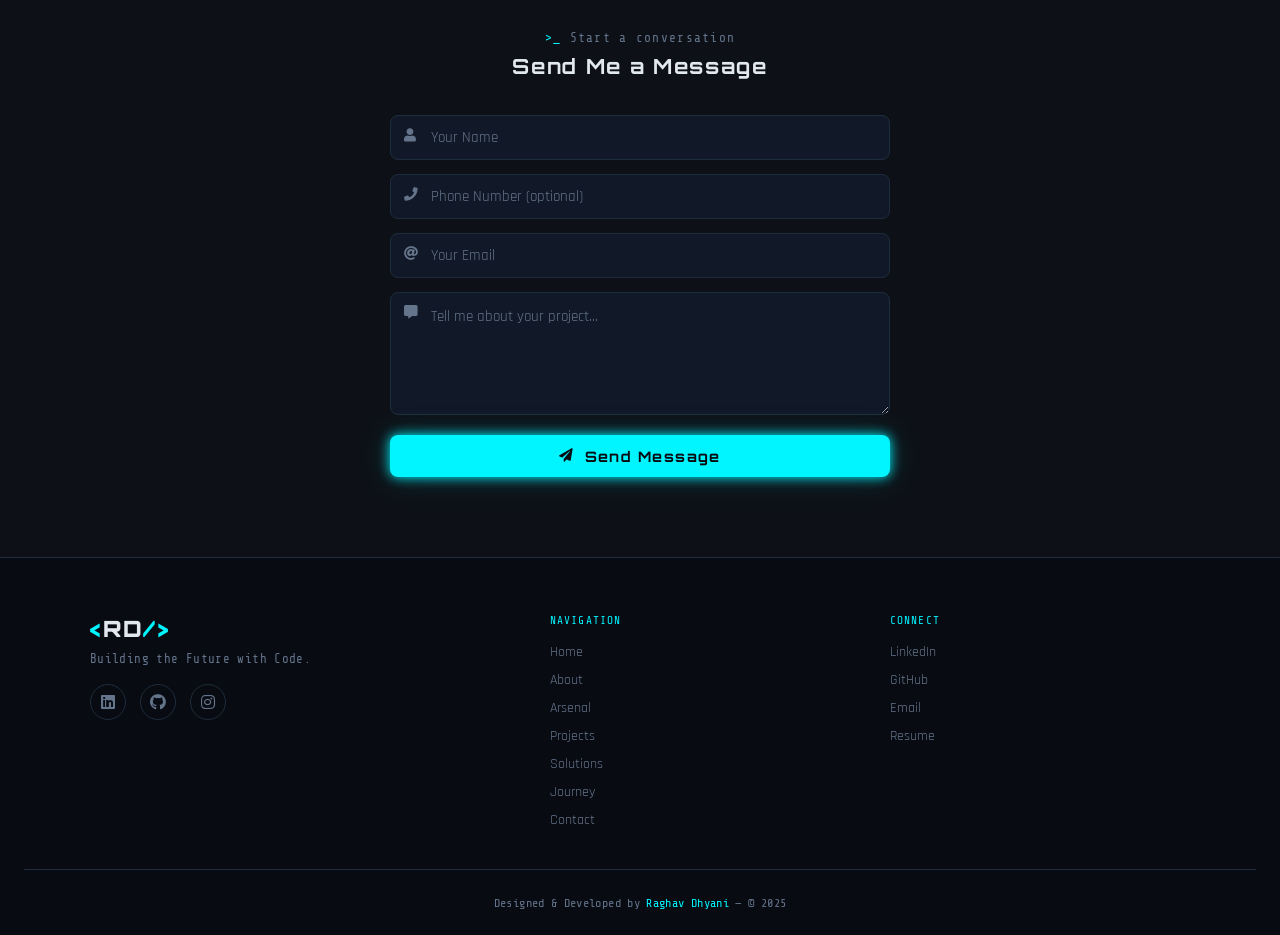
==== commit e6c50969: "html" ====
--- a/index.html
+++ b/index.html
@@ -287,7 +287,7 @@
 
 
   <!-- ── FEATURED PROJECTS ─────────────────────────────────── -->
-  <section class="projects" >
+  <section class="projects" id="projects">
     <div class="content">
       <div class="title">
         <span><span class="neon-accent">//</span> Featured Projects</span>
--- a/style.css
+++ b/style.css
@@ -0,0 +1,2373 @@
+/* ============================================================
+   RAGHAV DHYANI — CYBERPUNK PORTFOLIO
+   Token System:
+   --bg-void      #080b12   (deepest background)
+   --bg-deep      #0d1117   (section backgrounds)
+   --bg-card      #111827   (card surfaces)
+   --bg-border    #1e2d3d   (subtle borders)
+   --cyan         #00f5ff   (primary neon — electric cyan)
+   --magenta      #ff00aa   (accent neon — hot pink)
+   --green        #00ff88   (tertiary — matrix green)
+   --text-primary #e2e8f0   (body text)
+   --text-muted   #64748b   (secondary text)
+   Type:
+   --font-display: 'Orbitron'     (headings, logo — used with restraint)
+   --font-body:    'Rajdhani'     (UI text, nav, cards)
+   --font-mono:    'Share Tech Mono' (code-like labels, typewriter)
+   Signature: glitch effect on the hero name — it's the one
+   moment of maximum expressiveness, everything else is quiet.
+   ============================================================ */
+
+@import url('https://fonts.googleapis.com/css2?family=Share+Tech+Mono&family=Rajdhani:wght@400;500;600;700&family=Orbitron:wght@400;700;900&display=swap');
+
+/* ── RESET & ROOT ─────────────────────────────────────────── */
+*, *::before, *::after {
+  margin: 0;
+  padding: 0;
+  box-sizing: border-box;
+  text-decoration: none;
+  scroll-behavior: smooth;
+}
+
+:root {
+  --bg-void:      #080b12;
+  --bg-deep:      #0d1117;
+  --bg-card:      #111827;
+  --bg-border:    #1e2d3d;
+  --cyan:         #00f5ff;
+  --cyan-dim:     #00f5ff44;
+  --cyan-glow:    0 0 8px #00f5ff, 0 0 20px #00f5ff55;
+  --magenta:      #ff00aa;
+  --magenta-dim:  #ff00aa33;
+  --green:        #00ff88;
+  --green-dim:    #00ff8830;
+  --text-primary: #e2e8f0;
+  --text-muted:   #64748b;
+  --font-display: 'Orbitron', monospace;
+  --font-body:    'Rajdhani', sans-serif;
+  --font-mono:    'Share Tech Mono', monospace;
+  --radius:       8px;
+  --transition:   0.3s ease;
+}
+
+html { scroll-behavior: smooth; }
+
+body {
+  background-color: var(--bg-void);
+  color: var(--text-primary);
+  font-family: var(--font-body);
+  overflow-x: hidden;
+  cursor: none; /* hidden — replaced by custom cursor */
+}
+
+/* ── SCROLLBAR ────────────────────────────────────────────── */
+::-webkit-scrollbar { width: 6px; }
+::-webkit-scrollbar-track { background: var(--bg-void); }
+::-webkit-scrollbar-thumb {
+  background: var(--cyan);
+  border-radius: 3px;
+  box-shadow: var(--cyan-glow);
+}
+
+/* ── CUSTOM CURSOR ────────────────────────────────────────── */
+.cursor-dot {
+  width: 6px;
+  height: 6px;
+  background: var(--cyan);
+  border-radius: 50%;
+  position: fixed;
+  top: 0; left: 0;
+  pointer-events: none;
+  z-index: 9999;
+  transform: translate(-50%, -50%);
+  box-shadow: var(--cyan-glow);
+  transition: width 0.15s, height 0.15s;
+}
+
+.cursor-ring {
+  width: 32px;
+  height: 32px;
+  border: 1px solid var(--cyan);
+  border-radius: 50%;
+  position: fixed;
+  top: 0; left: 0;
+  pointer-events: none;
+  z-index: 9998;
+  transform: translate(-50%, -50%);
+  transition: transform 0.08s linear, width 0.2s, height 0.2s, border-color 0.2s;
+  opacity: 0.6;
+}
+
+/* ── SCROLL BUTTON ────────────────────────────────────────── */
+.scroll-button a {
+  position: fixed;
+  bottom: 24px;
+  right: 24px;
+  color: var(--bg-void);
+  background: var(--cyan);
+  padding: 8px 14px;
+  font-size: 16px;
+  border-radius: var(--radius);
+  box-shadow: var(--cyan-glow);
+  display: none;
+  z-index: 997;
+  transition: var(--transition);
+}
+
+.scroll-button a:hover {
+  background: var(--magenta);
+  box-shadow: 0 0 8px var(--magenta), 0 0 20px #ff00aa55;
+}
+
+/* ── GLOBAL TYPOGRAPHY HELPERS ────────────────────────────── */
+.neon-accent {
+  color: var(--cyan);
+  font-family: var(--font-mono);
+}
+
+.highlight {
+  color: var(--cyan);
+  font-weight: 600;
+}
+
+/* ── SECTION SHARED ───────────────────────────────────────── */
+section {
+  padding-top: 80px;
+  padding-bottom: 80px;
+}
+
+section .content {
+  width: 88%;
+  max-width: 1200px;
+  margin: 0 auto;
+  font-family: var(--font-body);
+}
+
+section .title {
+  display: flex;
+  justify-content: center;
+  margin-bottom: 56px;
+}
+
+section .title span {
+  font-family: var(--font-display);
+  color: var(--text-primary);
+  font-size: 1.6rem;
+  font-weight: 700;
+  position: relative;
+  padding-bottom: 12px;
+  letter-spacing: 0.05em;
+}
+
+section .title span::after {
+  content: '';
+  position: absolute;
+  bottom: 0;
+  left: 0;
+  width: 100%;
+  height: 2px;
+  background: linear-gradient(90deg, var(--cyan), var(--magenta), transparent);
+}
+
+section .topic {
+  font-family: var(--font-display);
+  font-size: 1.1rem;
+  font-weight: 700;
+  color: var(--text-primary);
+  margin-bottom: 16px;
+  letter-spacing: 0.05em;
+}
+
+/* ── NEON BUTTON ──────────────────────────────────────────── */
+.neon-btn {
+  display: inline-flex;
+  align-items: center;
+  gap: 10px;
+  padding: 12px 28px;
+  font-family: var(--font-display);
+  font-size: 0.85rem;
+  font-weight: 700;
+  letter-spacing: 0.1em;
+  color: var(--bg-void);
+  background: var(--cyan);
+  border: none;
+  border-radius: var(--radius);
+  cursor: pointer;
+  position: relative;
+  overflow: hidden;
+  transition: var(--transition);
+  box-shadow: 0 0 12px var(--cyan), 0 0 30px #00f5ff33;
+}
+
+.neon-btn::before {
+  content: '';
+  position: absolute;
+  inset: 0;
+  background: linear-gradient(135deg, transparent 40%, rgba(255,255,255,0.15));
+  opacity: 0;
+  transition: var(--transition);
+}
+
+.neon-btn:hover {
+  background: var(--magenta);
+  box-shadow: 0 0 12px var(--magenta), 0 0 30px #ff00aa33;
+  color: #fff;
+  transform: translateY(-2px);
+}
+
+.neon-btn:hover::before { opacity: 1; }
+
+.neon-btn--outline {
+  background: transparent;
+  color: var(--cyan);
+  border: 1px solid var(--cyan);
+  box-shadow: 0 0 8px var(--cyan-dim);
+}
+
+.neon-btn--outline:hover {
+  background: var(--cyan-dim);
+  color: var(--cyan);
+  box-shadow: 0 0 16px var(--cyan);
+}
+
+.btn-icon { font-size: 0.85rem; }
+
+/* ══════════════════════════════════════════════════════════
+   NAV
+══════════════════════════════════════════════════════════ */
+nav {
+  position: fixed;
+  width: 100%;
+  padding: 20px 0;
+  z-index: 998;
+  transition: all 0.4s ease;
+  font-family: var(--font-body);
+}
+
+nav.sticky {
+  background: rgba(8, 11, 18, 0.92);
+  backdrop-filter: blur(16px);
+  -webkit-backdrop-filter: blur(16px);
+  border-bottom: 1px solid var(--bg-border);
+  padding: 12px 0;
+  box-shadow: 0 4px 30px rgba(0, 245, 255, 0.06);
+}
+
+nav .navbar {
+  width: 90%;
+  max-width: 1200px;
+  display: flex;
+  justify-content: space-between;
+  align-items: center;
+  margin: auto;
+}
+
+/* Logo */
+.navbar .logo a {
+  font-family: var(--font-display);
+  font-size: 1.4rem;
+  font-weight: 900;
+  color: var(--text-primary);
+  letter-spacing: 0.1em;
+  transition: var(--transition);
+}
+
+.logo-bracket {
+  color: var(--cyan);
+}
+
+.navbar .logo a:hover {
+  color: var(--cyan);
+  text-shadow: var(--cyan-glow);
+}
+
+/* Menu */
+nav .navbar .menu {
+  display: flex;
+  align-items: center;
+  list-style: none;
+  gap: 8px;
+}
+
+nav .navbar .menu li { list-style: none; }
+
+.navbar .menu a {
+  font-family: var(--font-mono);
+  font-size: 0.85rem;
+  font-weight: 500;
+  color: var(--text-muted);
+  padding: 6px 14px;
+  border-radius: 4px;
+  transition: var(--transition);
+  letter-spacing: 0.06em;
+  position: relative;
+}
+
+.navbar .menu a::after {
+  content: '';
+  position: absolute;
+  bottom: 2px;
+  left: 14px;
+  width: 0;
+  height: 1px;
+  background: var(--cyan);
+  transition: width 0.3s ease;
+  box-shadow: var(--cyan-glow);
+}
+
+.navbar .menu a:hover {
+  color: var(--cyan);
+}
+
+.navbar .menu a:hover::after { width: calc(100% - 28px); }
+
+/* Social icons in nav */
+.media-icons a,
+.media-icons-inbox a {
+  color: var(--text-muted);
+  font-size: 1.1rem;
+  margin: 0 6px;
+  transition: var(--transition);
+}
+
+.media-icons a:hover,
+.media-icons-inbox a:hover {
+  color: var(--cyan);
+  text-shadow: var(--cyan-glow);
+}
+
+/* Mobile menu button */
+nav .menu-btn,
+.navbar .menu .cancel-btn {
+  position: absolute;
+  right: 30px;
+  top: 20px;
+  font-size: 20px;
+  cursor: pointer;
+  transition: var(--transition);
+  display: none;
+  color: var(--cyan);
+}
+
+@media (min-width: 750px) {
+  .navbar .media-icons-inbox { display: none; }
+}
+
+/* ══════════════════════════════════════════════════════════
+   HERO
+══════════════════════════════════════════════════════════ */
+.home {
+  min-height: 100vh;
+  width: 100%;
+  background-color: var(--bg-void);
+  position: relative;
+  display: flex;
+  align-items: center;
+  overflow: hidden;
+  font-family: var(--font-body);
+}
+
+/* Scanlines */
+.scanlines {
+  position: absolute;
+  inset: 0;
+  background: repeating-linear-gradient(
+    0deg,
+    transparent,
+    transparent 2px,
+    rgba(0, 245, 255, 0.015) 2px,
+    rgba(0, 245, 255, 0.015) 4px
+  );
+  pointer-events: none;
+  z-index: 1;
+}
+
+/* Cyber grid */
+.cyber-grid {
+  position: absolute;
+  inset: 0;
+  background-image:
+    linear-gradient(rgba(0, 245, 255, 0.04) 1px, transparent 1px),
+    linear-gradient(90deg, rgba(0, 245, 255, 0.04) 1px, transparent 1px);
+  background-size: 60px 60px;
+  pointer-events: none;
+  z-index: 0;
+}
+
+/* Blobs */
+.blob {
+  position: absolute;
+  border-radius: 50%;
+  filter: blur(80px);
+  pointer-events: none;
+  z-index: 0;
+  animation: blobFloat 10s ease-in-out infinite alternate;
+}
+
+.blob-1 {
+  width: 500px; height: 500px;
+  background: radial-gradient(circle, #00f5ff18, transparent 70%);
+  top: -100px; left: -100px;
+  animation-duration: 12s;
+}
+
+.blob-2 {
+  width: 400px; height: 400px;
+  background: radial-gradient(circle, #ff00aa14, transparent 70%);
+  bottom: -80px; right: -80px;
+  animation-duration: 9s;
+  animation-delay: -3s;
+}
+
+.blob-3 {
+  width: 300px; height: 300px;
+  background: radial-gradient(circle, #00ff8810, transparent 70%);
+  top: 50%; left: 50%;
+  animation-duration: 15s;
+  animation-delay: -6s;
+}
+
+@keyframes blobFloat {
+  from { transform: translate(0, 0) scale(1); }
+  to   { transform: translate(30px, -30px) scale(1.08); }
+}
+
+/* Corner brackets — the signature detail */
+.corner {
+  position: absolute;
+  width: 40px;
+  height: 40px;
+  z-index: 2;
+  pointer-events: none;
+}
+.corner-tl { top: 80px; left: 24px; border-top: 2px solid var(--cyan); border-left: 2px solid var(--cyan); }
+.corner-tr { top: 80px; right: 24px; border-top: 2px solid var(--cyan); border-right: 2px solid var(--cyan); }
+.corner-bl { bottom: 24px; left: 24px; border-bottom: 2px solid var(--cyan); border-left: 2px solid var(--cyan); }
+.corner-br { bottom: 24px; right: 24px; border-bottom: 2px solid var(--cyan); border-right: 2px solid var(--cyan); }
+
+/* Hero content */
+.home .home-content {
+  width: 90%;
+  max-width: 1200px;
+  margin: auto;
+  position: relative;
+  z-index: 3;
+  padding-top: 80px;
+}
+
+.home .text-one {
+  font-family: var(--font-mono);
+  font-size: 1rem;
+  color: var(--cyan);
+  letter-spacing: 0.2em;
+  margin-bottom: 12px;
+}
+
+.home .text-one .bracket { color: var(--magenta); }
+
+/* ── GLITCH EFFECT (signature element) ── */
+.home .text-two {
+  font-family: var(--font-display);
+  font-size: clamp(2.8rem, 7vw, 5.5rem);
+  font-weight: 900;
+  color: var(--text-primary);
+  letter-spacing: -0.02em;
+  line-height: 1;
+  margin-bottom: 20px;
+  position: relative;
+}
+
+.glitch {
+  animation: glitch 5s infinite;
+}
+
+.glitch::before,
+.glitch::after {
+  content: attr(data-text);
+  position: absolute;
+  top: 0; left: 0;
+  width: 100%;
+  height: 100%;
+  font-family: var(--font-display);
+  font-size: inherit;
+  font-weight: inherit;
+}
+
+.glitch::before {
+  color: var(--cyan);
+  clip-path: polygon(0 0, 100% 0, 100% 33%, 0 33%);
+  animation: glitch-top 5s infinite;
+  opacity: 0;
+}
+
+.glitch::after {
+  color: var(--magenta);
+  clip-path: polygon(0 66%, 100% 66%, 100% 100%, 0 100%);
+  animation: glitch-bottom 5s infinite;
+  opacity: 0;
+}
+
+@keyframes glitch {
+  0%, 90%, 100% { transform: none; }
+  92%            { transform: skewX(-1deg); }
+  94%            { transform: skewX(1deg); }
+}
+
+@keyframes glitch-top {
+  0%, 90%, 100%  { opacity: 0; transform: none; }
+  92%            { opacity: 0.8; transform: translate(-3px, -2px); }
+  94%            { opacity: 0.8; transform: translate(3px, 2px); }
+}
+
+@keyframes glitch-bottom {
+  0%, 90%, 100%  { opacity: 0; transform: none; }
+  92%            { opacity: 0.8; transform: translate(3px, 2px); }
+  94%            { opacity: 0.8; transform: translate(-3px, -2px); }
+}
+
+/* Typewriter line */
+.home .text-three {
+  font-family: var(--font-mono);
+  font-size: clamp(1rem, 2.5vw, 1.4rem);
+  color: var(--green);
+  margin-bottom: 16px;
+  letter-spacing: 0.05em;
+}
+
+.typewriter-prefix { color: var(--magenta); }
+
+.cursor-blink {
+  color: var(--cyan);
+  animation: blink 0.8s step-end infinite;
+}
+
+@keyframes blink {
+  0%, 100% { opacity: 1; }
+  50%       { opacity: 0; }
+}
+
+.home .text-four {
+  font-family: var(--font-body);
+  font-size: 1.05rem;
+  color: var(--text-muted);
+  margin-bottom: 28px;
+  max-width: 480px;
+  line-height: 1.6;
+}
+
+/* Hero stat pills */
+.hero-stats {
+  display: flex;
+  gap: 12px;
+  flex-wrap: wrap;
+  margin-bottom: 32px;
+}
+
+.stat-pill {
+  font-family: var(--font-mono);
+  font-size: 0.8rem;
+  color: var(--text-muted);
+  border: 1px solid var(--bg-border);
+  padding: 5px 14px;
+  border-radius: 20px;
+  letter-spacing: 0.05em;
+  transition: var(--transition);
+}
+
+.stat-pill:hover {
+  border-color: var(--cyan);
+  color: var(--cyan);
+  box-shadow: 0 0 8px var(--cyan-dim);
+}
+
+.stat-num {
+  color: var(--cyan);
+  font-weight: 700;
+  margin-right: 4px;
+}
+
+/* Hero buttons */
+.home .button {
+  display: flex;
+  gap: 16px;
+  flex-wrap: wrap;
+}
+
+/* ══════════════════════════════════════════════════════════
+   ABOUT
+══════════════════════════════════════════════════════════ */
+.about {
+  background: var(--bg-deep);
+  border-top: 1px solid var(--bg-border);
+  border-bottom: 1px solid var(--bg-border);
+}
+
+.about .about-details {
+  display: flex;
+  justify-content: space-between;
+  align-items: flex-start;
+  gap: 60px;
+}
+
+.about .about-details .left {
+  width: 42%;
+  display: flex;
+  flex-direction: column;
+  align-items: center;
+  gap: 24px;
+}
+
+/* Image frame */
+.img-frame {
+  position: relative;
+  display: inline-block;
+}
+
+.img-frame img {
+  width: 340px;
+  max-width: 100%;
+  border-radius: var(--radius);
+  border: 1px solid var(--bg-border);
+  display: block;
+  position: relative;
+  z-index: 1;
+  filter: grayscale(20%) contrast(1.05);
+  transition: filter 0.4s ease;
+}
+
+.img-frame:hover img { filter: grayscale(0%) contrast(1.1); }
+
+.img-glow {
+  position: absolute;
+  inset: -1px;
+  border-radius: calc(var(--radius) + 1px);
+  background: linear-gradient(135deg, var(--cyan), var(--magenta));
+  z-index: 0;
+  opacity: 0;
+  transition: opacity 0.4s ease;
+}
+
+.img-frame:hover .img-glow { opacity: 0.5; }
+
+/* Mini stat cards */
+.mini-stats {
+  display: flex;
+  gap: 10px;
+  flex-wrap: wrap;
+  justify-content: center;
+}
+
+.mini-card {
+  display: flex;
+  align-items: center;
+  gap: 8px;
+  background: var(--bg-card);
+  border: 1px solid var(--bg-border);
+  padding: 8px 14px;
+  border-radius: var(--radius);
+  font-family: var(--font-mono);
+  font-size: 0.75rem;
+  color: var(--text-muted);
+  transition: var(--transition);
+}
+
+.mini-card:hover {
+  border-color: var(--cyan);
+  color: var(--cyan);
+  box-shadow: 0 0 10px var(--cyan-dim);
+}
+
+.mini-icon {
+  color: var(--cyan);
+  font-size: 0.85rem;
+}
+
+/* About right */
+.about-details .right {
+  width: 58%;
+}
+
+.about-details .right p {
+  color: var(--text-muted);
+  font-size: 1rem;
+  line-height: 1.75;
+  margin-bottom: 16px;
+}
+
+/* Currently learning */
+.currently-learning {
+  display: flex;
+  flex-wrap: wrap;
+  align-items: center;
+  gap: 8px;
+  margin: 20px 0 28px;
+  padding: 14px 18px;
+  background: var(--bg-card);
+  border: 1px solid var(--bg-border);
+  border-left: 3px solid var(--cyan);
+  border-radius: var(--radius);
+}
+
+.cl-label {
+  font-family: var(--font-mono);
+  font-size: 0.75rem;
+  color: var(--cyan);
+  letter-spacing: 0.05em;
+  white-space: nowrap;
+}
+
+.cl-tag {
+  font-family: var(--font-mono);
+  font-size: 0.72rem;
+  color: var(--text-muted);
+  background: var(--bg-void);
+  border: 1px solid var(--bg-border);
+  padding: 3px 10px;
+  border-radius: 4px;
+  transition: var(--transition);
+}
+
+.cl-tag:hover {
+  border-color: var(--magenta);
+  color: var(--magenta);
+}
+
+.about .button { margin-top: 8px; }
+
+/* ══════════════════════════════════════════════════════════
+   SKILLS
+══════════════════════════════════════════════════════════ */
+.skills {
+  background: var(--bg-void);
+  position: relative;
+}
+
+#rain-container {
+  position: relative;
+  width: 100%;
+  overflow: hidden;
+}
+
+/* Falling logos */
+.logos {
+  position: absolute;
+  top: -100px;
+  width: 28px;
+  animation: fall linear infinite;
+  opacity: 0.18;
+}
+
+@keyframes fall {
+  to { transform: translateY(110vh); }
+}
+
+#rain-container .content { position: relative; z-index: 2; }
+
+.skills .skills-details {
+  display: flex;
+  justify-content: space-between;
+  align-items: flex-start;
+  gap: 60px;
+}
+
+.skills-details .text { width: 46%; }
+
+.skills-details p {
+  color: var(--text-muted);
+  line-height: 1.75;
+  margin-bottom: 24px;
+}
+
+/* Skill filter tabs */
+.skill-tags {
+  display: flex;
+  gap: 8px;
+  flex-wrap: wrap;
+  margin-top: 16px;
+}
+
+.skill-tag {
+  font-family: var(--font-mono);
+  font-size: 0.72rem;
+  letter-spacing: 0.08em;
+  padding: 5px 14px;
+  border-radius: 20px;
+  border: 1px solid var(--bg-border);
+  color: var(--text-muted);
+  cursor: pointer;
+  transition: var(--transition);
+}
+
+.skill-tag.active,
+.skill-tag:hover {
+  border-color: var(--cyan);
+  color: var(--cyan);
+  box-shadow: 0 0 10px var(--cyan-dim);
+}
+
+/* Skill bars — right side */
+.skills-details .boxes { width: 50%; }
+
+.skill-row {
+  margin-bottom: 20px;
+}
+
+.skill-label {
+  display: flex;
+  justify-content: space-between;
+  align-items: center;
+  margin-bottom: 7px;
+}
+
+.skill-name {
+  font-family: var(--font-mono);
+  font-size: 0.8rem;
+  color: var(--text-primary);
+  letter-spacing: 0.06em;
+}
+
+.skill-pct {
+  font-family: var(--font-mono);
+  font-size: 0.75rem;
+  color: var(--cyan);
+}
+
+.skill-bar-track {
+  width: 100%;
+  height: 6px;
+  background: var(--bg-card);
+  border-radius: 3px;
+  border: 1px solid var(--bg-border);
+  overflow: hidden;
+}
+
+.skill-bar {
+  height: 100%;
+  width: 0;
+  border-radius: 3px;
+  animation: growBar 1.4s cubic-bezier(0.4, 0, 0.2, 1) forwards;
+  animation-delay: 0.3s;
+}
+
+@keyframes growBar {
+  to { width: var(--pct); }
+}
+
+.skill-bar.html   { background: linear-gradient(90deg, var(--cyan), #00c4cc); box-shadow: 0 0 6px var(--cyan-dim); }
+.skill-bar.css    { background: linear-gradient(90deg, var(--magenta), #cc00aa); box-shadow: 0 0 6px var(--magenta-dim); }
+.skill-bar.js     { background: linear-gradient(90deg, #f0db4f, #e0cb3f); box-shadow: 0 0 6px #f0db4f33; }
+.skill-bar.react  { background: linear-gradient(90deg, var(--cyan), #61dafb); box-shadow: 0 0 6px var(--cyan-dim); }
+.skill-bar.python { background: linear-gradient(90deg, var(--green), #00cc6a); box-shadow: 0 0 6px var(--green-dim); }
+.skill-bar.cpp    { background: linear-gradient(90deg, #7c83fd, #5b62fc); box-shadow: 0 0 6px #7c83fd33; }
+
+/* ══════════════════════════════════════════════════════════
+   SERVICES / WHAT I BUILD
+══════════════════════════════════════════════════════════ */
+#services {
+  background: var(--bg-deep);
+  border-top: 1px solid var(--bg-border);
+  border-bottom: 1px solid var(--bg-border);
+}
+
+#services .content {
+  display: flex;
+  flex-direction: column;
+  align-items: center;
+  width: 88%;
+  max-width: 1200px;
+  margin: 0 auto;
+}
+
+.services .boxes {
+  width: 100%;
+  display: grid;
+  grid-template-columns: repeat(auto-fit, minmax(240px, 1fr));
+  gap: 24px;
+}
+
+.services .boxes .box {
+  position: relative;
+  background: var(--bg-card);
+  border: 1px solid var(--bg-border);
+  border-radius: var(--radius);
+  padding: 32px 24px;
+  transition: var(--transition);
+  overflow: hidden;
+  cursor: default;
+}
+
+/* Box number label */
+.box-number {
+  font-family: var(--font-display);
+  font-size: 0.65rem;
+  color: var(--bg-border);
+  letter-spacing: 0.15em;
+  margin-bottom: 16px;
+  transition: var(--transition);
+}
+
+.services .boxes .box:hover { border-color: var(--cyan); transform: translateY(-4px); }
+
+.services .boxes .box:hover .box-number { color: var(--cyan); }
+
+/* Neon glow sweep on hover */
+.box-glow {
+  position: absolute;
+  inset: 0;
+  background: radial-gradient(circle at 50% 0%, var(--cyan-dim), transparent 70%);
+  opacity: 0;
+  transition: opacity 0.4s ease;
+  pointer-events: none;
+}
+
+.services .boxes .box:hover .box-glow { opacity: 1; }
+
+/* Icon */
+.services .boxes .box .icon {
+  width: 52px; height: 52px;
+  background: var(--bg-void);
+  border: 1px solid var(--bg-border);
+  border-radius: 10px;
+  display: flex;
+  align-items: center;
+  justify-content: center;
+  margin-bottom: 16px;
+  transition: var(--transition);
+}
+
+.services .boxes .box:hover .icon {
+  border-color: var(--cyan);
+  box-shadow: 0 0 12px var(--cyan-dim);
+}
+
+.iconimg {
+  width: 32px;
+  height: 32px;
+  object-fit: contain;
+  border-radius: 4px;
+}
+
+.services .boxes .box .topic {
+  font-family: var(--font-display);
+  font-size: 0.85rem;
+  color: var(--text-primary);
+  margin-bottom: 14px;
+  letter-spacing: 0.05em;
+}
+
+.services .boxes .box:hover .topic { color: var(--cyan); }
+
+.servicelist ul { list-style: none; padding: 0; }
+
+.servicelist ul li {
+  font-family: var(--font-body);
+  font-size: 0.88rem;
+  color: var(--text-muted);
+  padding: 4px 0;
+  padding-left: 16px;
+  position: relative;
+  line-height: 1.5;
+}
+
+.servicelist ul li::before {
+  content: '›';
+  position: absolute;
+  left: 0;
+  color: var(--cyan);
+  font-size: 1rem;
+}
+
+/* ══════════════════════════════════════════════════════════
+   CONTACT / PROJECTS
+══════════════════════════════════════════════════════════ */
+.contact {
+  background: var(--bg-void);
+}
+
+.contact .content { padding: 0; }
+
+.contact .content h3 {
+  font-family: var(--font-mono);
+  font-size: 0.85rem;
+  color: var(--text-muted);
+  margin-bottom: 20px;
+  letter-spacing: 0.1em;
+}
+
+/* Orbit */
+.project {
+  padding: 20px;
+  border-radius: 12px;
+  background: var(--bg-card);
+  border: 1px solid var(--bg-border);
+  margin-bottom: 32px;
+  display: flex;
+  justify-content: center;
+  align-items: center;
+  gap: 20px;
+  flex-wrap: wrap;
+}
+
+.center {
+  width: 80px;
+  height: 80px;
+  background: var(--bg-void);
+  border: 1px solid var(--cyan);
+  border-radius: 50%;
+  position: absolute;
+  display: flex;
+  align-items: center;
+  justify-content: center;
+  box-shadow: 0 0 20px var(--cyan-dim);
+  z-index: 2;
+}
+
+.center p {
+  font-family: var(--font-mono);
+  font-size: 0.55rem;
+  color: var(--cyan);
+  text-align: center;
+  letter-spacing: 0.05em;
+}
+
+.orbit {
+  position: relative;
+  border-radius: 50%;
+  border: 1px dashed var(--bg-border);
+  animation: spin 60s linear infinite;
+  width: 300px;
+  height: 300px;
+}
+
+.p {
+  width: 84px;
+  height: 84px;
+  background: var(--bg-card);
+  border: 1px solid var(--bg-border);
+  border-radius: 50%;
+  position: absolute;
+  display: flex;
+  justify-content: center;
+  align-items: center;
+  animation: spinrev 60s linear infinite;
+  font-family: var(--font-mono);
+  font-size: 0.62rem;
+  color: var(--text-muted);
+  text-align: center;
+  cursor: pointer;
+  transition: border-color 0.3s, color 0.3s, box-shadow 0.3s;
+  padding: 8px;
+  line-height: 1.3;
+}
+
+.p:hover {
+  border-color: var(--cyan);
+  color: var(--cyan);
+  box-shadow: 0 0 16px var(--cyan-dim);
+}
+
+.p1 { top: calc(43% - 15px); left: 0%; }
+.p2 { top: 8%; left: calc(60% - 15px); }
+.p3 { top: calc(51% - 15px); left: calc(74% - 30px); }
+.p4 { top: calc(76% - 30px); left: calc(34% - 15px); }
+.p5 { top: calc(6% - 7.5px); left: calc(20% - 7.5px); }
+
+@keyframes spin    { from { transform: rotate(0deg); }   to { transform: rotate(360deg); } }
+@keyframes spinrev { from { transform: rotate(360deg); } to { transform: rotate(0deg); } }
+
+/* Project detail overlay */
+.project-details {
+  position: relative;
+  background: var(--bg-card);
+  border: 1px solid var(--cyan);
+  border-radius: 12px;
+  padding: 28px 32px;
+  width: 340px;
+  color: var(--text-primary);
+  box-shadow: 0 0 30px var(--cyan-dim);
+  animation: fadeIn 0.3s ease;
+  text-align: center;
+}
+
+.project-details h2 {
+  font-family: var(--font-display);
+  font-size: 0.95rem;
+  color: var(--cyan);
+  margin-bottom: 14px;
+  letter-spacing: 0.08em;
+}
+
+.project-details p {
+  font-size: 0.85rem;
+  color: var(--text-muted);
+  margin-bottom: 12px;
+  line-height: 1.6;
+  text-align: left;
+}
+
+.project-details .stack {
+  font-family: var(--font-mono);
+  font-size: 0.72rem;
+  color: var(--green);
+  margin-bottom: 20px;
+  text-align: left;
+}
+
+.project-details a {
+  display: inline-block;
+  background: var(--cyan);
+  color: var(--bg-void);
+  padding: 8px 20px;
+  border-radius: var(--radius);
+  font-family: var(--font-display);
+  font-size: 0.75rem;
+  font-weight: 700;
+  letter-spacing: 0.08em;
+  transition: var(--transition);
+  box-shadow: 0 0 12px var(--cyan-dim);
+}
+
+.project-details a:hover {
+  background: var(--magenta);
+  box-shadow: 0 0 12px var(--magenta-dim);
+}
+
+.close-btn {
+  position: absolute;
+  top: 12px; right: 16px;
+  background: transparent;
+  border: none;
+  font-size: 20px;
+  cursor: pointer;
+  color: var(--text-muted);
+  transition: var(--transition);
+}
+
+.close-btn:hover { color: var(--magenta); }
+
+@keyframes fadeIn {
+  from { opacity: 0; transform: scale(0.94); }
+  to   { opacity: 1; transform: scale(1); }
+}
+
+/* GitHub text block */
+.contact .text {
+  text-align: center;
+  margin-top: 8px;
+}
+
+.contact .text img {
+  width: 180px;
+  border-radius: var(--radius);
+  border: 1px solid var(--bg-border);
+  filter: grayscale(0.5) brightness(0.9);
+  transition: var(--transition);
+}
+
+.contact .text img:hover {
+  filter: grayscale(0) brightness(1.1);
+  border-color: var(--cyan);
+}
+
+.contact .text p {
+  font-family: var(--font-mono);
+  font-size: 0.78rem;
+  color: var(--text-muted);
+  margin-top: 10px;
+}
+
+/* Contact channel cards */
+.contact-channels {
+  display: flex;
+  gap: 16px;
+  justify-content: center;
+  flex-wrap: wrap;
+  margin-top: 32px;
+}
+
+.channel-card {
+  display: flex;
+  flex-direction: column;
+  align-items: center;
+  gap: 8px;
+  background: var(--bg-card);
+  border: 1px solid var(--bg-border);
+  border-radius: var(--radius);
+  padding: 20px 32px;
+  color: var(--text-muted);
+  font-family: var(--font-mono);
+  font-size: 0.75rem;
+  letter-spacing: 0.08em;
+  transition: var(--transition);
+}
+
+.channel-card:hover {
+  border-color: var(--cyan);
+  color: var(--cyan);
+  box-shadow: 0 0 16px var(--cyan-dim);
+  transform: translateY(-3px);
+}
+
+.channel-icon {
+  font-size: 1.4rem;
+}
+
+/* ══════════════════════════════════════════════════════════
+   CONTACT FORM
+══════════════════════════════════════════════════════════ */
+#contact-form-section {
+  background: var(--bg-deep);
+  border-top: 1px solid var(--bg-border);
+  padding: 80px 20px;
+}
+
+.form-header {
+  font-family: var(--font-mono);
+  font-size: 0.8rem;
+  color: var(--text-muted);
+  text-align: center;
+  margin-bottom: 8px;
+  letter-spacing: 0.1em;
+}
+
+#contact-form-section h2 {
+  font-family: var(--font-display);
+  color: var(--text-primary);
+  font-size: 1.3rem;
+  font-weight: 700;
+  text-align: center;
+  margin-bottom: 36px;
+  letter-spacing: 0.08em;
+}
+
+#contact-form {
+  display: flex;
+  flex-direction: column;
+  gap: 14px;
+  max-width: 500px;
+  margin: 0 auto;
+}
+
+/* Input groups with icons */
+.input-group {
+  position: relative;
+  display: flex;
+  align-items: flex-start;
+}
+
+.input-icon {
+  position: absolute;
+  left: 14px;
+  top: 14px;
+  color: var(--text-muted);
+  font-size: 0.85rem;
+  z-index: 1;
+  transition: var(--transition);
+}
+
+#contact-form input,
+#contact-form textarea {
+  width: 100%;
+  padding: 12px 14px 12px 40px;
+  background: var(--bg-card);
+  border: 1px solid var(--bg-border);
+  border-radius: var(--radius);
+  color: var(--text-primary);
+  font-family: var(--font-body);
+  font-size: 0.95rem;
+  outline: none;
+  transition: var(--transition);
+  resize: vertical;
+}
+
+#contact-form textarea { padding-top: 14px; }
+
+#contact-form input:focus,
+#contact-form textarea:focus {
+  border-color: var(--cyan);
+  box-shadow: 0 0 0 2px var(--cyan-dim);
+}
+
+#contact-form input:focus ~ .input-icon,
+#contact-form textarea:focus ~ .input-icon { color: var(--cyan); }
+
+#contact-form input::placeholder,
+#contact-form textarea::placeholder { color: var(--text-muted); }
+
+.form-submit {
+  margin-top: 6px;
+  width: 100%;
+  justify-content: center;
+  font-size: 0.9rem;
+}
+
+/* ══════════════════════════════════════════════════════════
+   FOOTER
+══════════════════════════════════════════════════════════ */
+footer {
+  background: var(--bg-void);
+  border-top: 1px solid var(--bg-border);
+  padding: 40px 20px 28px;
+  text-align: center;
+  font-family: var(--font-body);
+}
+
+footer .text {
+  font-family: var(--font-display);
+  font-size: 1.1rem;
+  color: var(--cyan);
+  letter-spacing: 0.1em;
+  margin-bottom: 12px;
+}
+
+footer .text span {
+  display: block;
+  font-family: var(--font-mono);
+  font-size: 0.75rem;
+  color: var(--text-muted);
+  margin-top: 6px;
+  letter-spacing: 0.05em;
+}
+
+footer .text span a {
+  color: var(--cyan);
+  transition: var(--transition);
+}
+
+footer .text span a:hover {
+  color: var(--magenta);
+  text-shadow: 0 0 8px var(--magenta);
+}
+
+.footer-links {
+  display: flex;
+  justify-content: center;
+  gap: 24px;
+  flex-wrap: wrap;
+  margin-top: 20px;
+}
+
+.footer-links a {
+  font-family: var(--font-mono);
+  font-size: 0.72rem;
+  color: var(--text-muted);
+  letter-spacing: 0.08em;
+  transition: var(--transition);
+}
+
+.footer-links a:hover { color: var(--cyan); }
+
+/* ══════════════════════════════════════════════════════════
+   REDUCED MOTION
+══════════════════════════════════════════════════════════ */
+@media (prefers-reduced-motion: reduce) {
+  .glitch, .glitch::before, .glitch::after,
+  .orbit, .p, .blob, .logos,
+  .cursor-blink { animation: none !important; }
+
+  .skill-bar { width: var(--pct) !important; }
+}
+
+/* ══════════════════════════════════════════════════════════
+   RESPONSIVE — TABLET (≤ 1000px)
+══════════════════════════════════════════════════════════ */
+@media (max-width: 1000px) {
+  .about .about-details {
+    flex-direction: column;
+    align-items: center;
+    gap: 36px;
+  }
+
+  .about .about-details .left,
+  .about-details .right {
+    width: 100%;
+  }
+
+  .about .about-details .left { align-items: center; }
+
+  .skills .skills-details {
+    flex-direction: column;
+    gap: 36px;
+  }
+
+  .skills-details .text,
+  .skills-details .boxes {
+    width: 100%;
+  }
+
+  .services .boxes {
+    grid-template-columns: repeat(auto-fit, minmax(220px, 1fr));
+  }
+}
+
+/* ══════════════════════════════════════════════════════════
+   RESPONSIVE — MOBILE (≤ 750px)
+══════════════════════════════════════════════════════════ */
+@media (max-width: 750px) {
+  /* Mobile nav */
+  nav .navbar {
+    width: 94%;
+  }
+
+  nav .navbar .menu {
+    position: fixed;
+    left: -100%;
+    top: 0;
+    background: rgba(8, 11, 18, 0.98);
+    backdrop-filter: blur(20px);
+    height: 100vh;
+    max-width: 320px;
+    width: 100%;
+    padding-top: 70px;
+    flex-direction: column;
+    align-items: center;
+    transition: left 0.4s ease;
+    border-right: 1px solid var(--bg-border);
+    gap: 0;
+  }
+
+  .navbar.active .menu { left: 0; }
+
+  nav .navbar .menu a {
+    font-size: 1rem;
+    display: block;
+    color: var(--text-muted);
+    margin: 10px 0;
+    padding: 10px 30px;
+  }
+
+  nav .navbar .menu a:hover { color: var(--cyan); }
+
+  nav .navbar .media-icons { display: none; }
+
+  nav .menu-btn,
+  .navbar .menu .cancel-btn { display: block; }
+
+  /* Hero */
+  .corner { display: none; }
+
+  .home .text-two { font-size: clamp(2rem, 10vw, 3rem); }
+
+  /* Projects */
+  .project { flex-direction: column; }
+
+  #projects {
+    width: 300px;
+    height: 300px;
+  }
+
+  .orbit {
+    width: 260px;
+    height: 260px;
+  }
+
+  .p {
+    width: 70px;
+    height: 70px;
+    font-size: 0.55rem;
+  }
+
+  /* Contact channels */
+  .contact-channels { gap: 10px; }
+
+  .channel-card { padding: 16px 22px; }
+
+  /* Services grid */
+  .services .boxes {
+    grid-template-columns: 1fr;
+  }
+
+  /* About image */
+  .img-frame img { width: 280px; }
+}
+
+/* ══════════════════════════════════════════════════════════
+   HERO — multi-button row & headline stack
+══════════════════════════════════════════════════════════ */
+.hero-headline { margin-bottom: 18px; }
+.hero-headline .text-two { margin-bottom: 4px; }
+.text-two--accent { color: var(--cyan); }
+
+.hero-buttons {
+  display: flex;
+  gap: 16px;
+  flex-wrap: wrap;
+  margin-top: 8px;
+}
+
+.neon-btn--magenta {
+  background: var(--magenta);
+  box-shadow: 0 0 12px var(--magenta), 0 0 30px #ff00aa33;
+}
+.neon-btn--magenta:hover {
+  background: var(--cyan);
+  color: var(--bg-void);
+  box-shadow: 0 0 12px var(--cyan), 0 0 30px #00f5ff33;
+}
+
+/* ══════════════════════════════════════════════════════════
+   ABOUT — stat grid & action row
+══════════════════════════════════════════════════════════ */
+.about-stat-grid {
+  display: grid;
+  grid-template-columns: repeat(2, 1fr);
+  gap: 10px;
+  width: 100%;
+  max-width: 340px;
+}
+
+.about-stat {
+  background: var(--bg-card);
+  border: 1px solid var(--bg-border);
+  border-radius: var(--radius);
+  padding: 14px 10px;
+  text-align: center;
+  transition: var(--transition);
+}
+
+.about-stat:hover {
+  border-color: var(--cyan);
+  box-shadow: 0 0 12px var(--cyan-dim);
+}
+
+.about-stat-num {
+  display: block;
+  font-family: var(--font-display);
+  font-size: 1.5rem;
+  font-weight: 900;
+  color: var(--cyan);
+  margin-bottom: 4px;
+}
+
+.about-stat-label {
+  font-family: var(--font-mono);
+  font-size: 0.68rem;
+  color: var(--text-muted);
+  letter-spacing: 0.05em;
+}
+
+.about-lead {
+  font-family: var(--font-body);
+  font-size: 1.15rem;
+  font-weight: 600;
+  color: var(--text-primary);
+  line-height: 1.6;
+  margin-bottom: 18px;
+  border-left: 3px solid var(--cyan);
+  padding-left: 16px;
+}
+
+.about-actions {
+  display: flex;
+  gap: 14px;
+  flex-wrap: wrap;
+  margin-top: 8px;
+}
+
+/* ══════════════════════════════════════════════════════════
+   SECTION SUBTITLE (shared)
+══════════════════════════════════════════════════════════ */
+.section-subtitle,
+.arsenal-subtitle {
+  font-family: var(--font-body);
+  font-size: 1rem;
+  color: var(--text-muted);
+  text-align: center;
+  margin-top: -40px;
+  margin-bottom: 48px;
+}
+
+/* ══════════════════════════════════════════════════════════
+   TECH ARSENAL — chip groups
+══════════════════════════════════════════════════════════ */
+.arsenal { background: var(--bg-void); }
+
+.arsenal-grid {
+  display: grid;
+  grid-template-columns: repeat(auto-fit, minmax(280px, 1fr));
+  gap: 28px;
+}
+
+.arsenal-group {
+  background: var(--bg-card);
+  border: 1px solid var(--bg-border);
+  border-radius: var(--radius);
+  padding: 22px;
+  transition: var(--transition);
+}
+
+.arsenal-group:hover {
+  border-color: var(--bg-border);
+  transform: translateY(-2px);
+}
+
+.arsenal-group-label {
+  font-family: var(--font-display);
+  font-size: 0.8rem;
+  color: var(--text-primary);
+  letter-spacing: 0.08em;
+  margin-bottom: 16px;
+  display: flex;
+  align-items: center;
+  gap: 8px;
+}
+
+.arsenal-group-label i { color: var(--cyan); }
+
+.chip-row {
+  display: flex;
+  flex-wrap: wrap;
+  gap: 8px;
+}
+
+.chip {
+  font-family: var(--font-mono);
+  font-size: 0.75rem;
+  padding: 6px 14px;
+  border-radius: 20px;
+  letter-spacing: 0.03em;
+  cursor: default;
+  transition: transform 0.2s ease, box-shadow 0.2s ease;
+  border: 1px solid;
+}
+
+.chip--cyan {
+  color: var(--cyan);
+  border-color: var(--cyan-dim);
+  background: rgba(0, 245, 255, 0.06);
+}
+.chip--cyan:hover { box-shadow: 0 0 10px var(--cyan-dim); }
+
+.chip--magenta {
+  color: var(--magenta);
+  border-color: var(--magenta-dim);
+  background: rgba(255, 0, 170, 0.06);
+}
+.chip--magenta:hover { box-shadow: 0 0 10px var(--magenta-dim); }
+
+.chip--green {
+  color: var(--green);
+  border-color: var(--green-dim);
+  background: rgba(0, 255, 136, 0.06);
+}
+.chip--green:hover { box-shadow: 0 0 10px var(--green-dim); }
+
+/* ══════════════════════════════════════════════════════════
+   FEATURED PROJECTS
+══════════════════════════════════════════════════════════ */
+.projects-section {
+  background: var(--bg-deep);
+  border-top: 1px solid var(--bg-border);
+  border-bottom: 1px solid var(--bg-border);
+}
+
+.projects-grid {
+  display: grid;
+  grid-template-columns: repeat(auto-fit, minmax(300px, 1fr));
+  gap: 24px;
+  width: 100%;
+}
+
+.project-card {
+  background: var(--bg-card);
+  border: 1px solid var(--bg-border);
+  border-radius: var(--radius);
+  padding: 26px;
+  position: relative;
+  transition: border-color 0.3s ease, box-shadow 0.3s ease, transform 0.3s ease;
+  transform-style: preserve-3d;
+  will-change: transform;
+  width: 100%;
+  box-sizing: border-box;
+}
+
+.project-card:hover {
+  border-color: var(--cyan);
+  box-shadow: 0 8px 30px rgba(0, 245, 255, 0.08);
+}
+
+.project-card-header {
+  display: flex;
+  justify-content: space-between;
+  align-items: flex-start;
+  margin-bottom: 16px;
+}
+
+.project-card-icon {
+  width: 46px;
+  height: 46px;
+  border-radius: 10px;
+  background: var(--bg-void);
+  border: 1px solid var(--bg-border);
+  display: flex;
+  align-items: center;
+  justify-content: center;
+  color: var(--cyan);
+  font-size: 1.1rem;
+  transition: var(--transition);
+}
+
+.project-card:hover .project-card-icon {
+  border-color: var(--cyan);
+  box-shadow: 0 0 12px var(--cyan-dim);
+}
+
+.project-card-links a {
+  color: var(--text-muted);
+  font-size: 0.95rem;
+  transition: var(--transition);
+}
+
+.project-card-links a:hover {
+  color: var(--cyan);
+  text-shadow: var(--cyan-glow);
+}
+
+.project-card-num {
+  position: absolute;
+  top: 18px;
+  right: 22px;
+  font-family: var(--font-display);
+  font-size: 0.65rem;
+  color: var(--bg-border);
+  letter-spacing: 0.1em;
+}
+
+.project-card-title {
+  font-family: var(--font-display);
+  font-size: 1rem;
+  color: var(--text-primary);
+  margin-bottom: 12px;
+  letter-spacing: 0.02em;
+}
+
+.project-card-desc {
+  font-family: var(--font-body);
+  font-size: 0.92rem;
+  color: var(--text-muted);
+  line-height: 1.65;
+  margin-bottom: 18px;
+}
+
+.project-card-stack {
+  display: flex;
+  flex-wrap: wrap;
+  gap: 6px;
+}
+
+.stack-tag {
+  font-family: var(--font-mono);
+  font-size: 0.66rem;
+  color: var(--green);
+  background: var(--bg-void);
+  border: 1px solid var(--bg-border);
+  padding: 3px 9px;
+  border-radius: 4px;
+  letter-spacing: 0.03em;
+}
+
+/* GitHub CTA card */
+.project-card--cta {
+  display: flex;
+  flex-direction: column;
+  align-items: center;
+  justify-content: center;
+  text-align: center;
+  background: linear-gradient(160deg, var(--bg-card), var(--bg-void));
+  border-style: dashed;
+}
+
+.project-cta-icon {
+  font-size: 2.4rem;
+  color: var(--cyan);
+  margin-bottom: 14px;
+  text-shadow: var(--cyan-glow);
+}
+
+.project-card--cta h3 {
+  font-family: var(--font-display);
+  font-size: 0.95rem;
+  color: var(--text-primary);
+  margin-bottom: 10px;
+}
+
+.project-card--cta p {
+  font-family: var(--font-body);
+  font-size: 0.85rem;
+  color: var(--text-muted);
+  line-height: 1.5;
+}
+
+/* ══════════════════════════════════════════════════════════
+   SERVICES — icon wrap (FontAwesome variant)
+══════════════════════════════════════════════════════════ */
+.box-icon-wrap {
+  width: 52px; height: 52px;
+  background: var(--bg-void);
+  border: 1px solid var(--bg-border);
+  border-radius: 10px;
+  display: flex;
+  align-items: center;
+  justify-content: center;
+  margin-bottom: 16px;
+  transition: var(--transition);
+}
+
+.services .boxes .box:hover .box-icon-wrap {
+  border-color: var(--cyan);
+  box-shadow: 0 0 12px var(--cyan-dim);
+}
+
+.box-fa-icon {
+  font-size: 1.3rem;
+  color: var(--cyan);
+}
+
+/* ══════════════════════════════════════════════════════════
+   WHY WORK WITH ME
+══════════════════════════════════════════════════════════ */
+.why-me {
+  background: var(--bg-void);
+}
+
+.why-grid {
+  display: grid;
+  grid-template-columns: repeat(auto-fit, minmax(260px, 1fr));
+  gap: 24px;
+}
+
+.why-card {
+  background: var(--bg-card);
+  border: 1px solid var(--bg-border);
+  border-radius: var(--radius);
+  padding: 28px 24px;
+  text-align: center;
+  transition: border-color 0.3s ease, transform 0.3s ease, box-shadow 0.3s ease;
+}
+
+.why-card:hover {
+  border-color: var(--magenta);
+  transform: translateY(-4px);
+  box-shadow: 0 8px 24px rgba(255, 0, 170, 0.08);
+}
+
+.why-icon {
+  font-size: 1.8rem;
+  color: var(--cyan);
+  margin-bottom: 16px;
+  display: block;
+}
+
+.why-card h4 {
+  font-family: var(--font-display);
+  font-size: 0.9rem;
+  color: var(--text-primary);
+  margin-bottom: 10px;
+  letter-spacing: 0.03em;
+}
+
+.why-card p {
+  font-family: var(--font-body);
+  font-size: 0.85rem;
+  color: var(--text-muted);
+  line-height: 1.55;
+}
+
+/* ══════════════════════════════════════════════════════════
+   MY WORKFLOW
+══════════════════════════════════════════════════════════ */
+.workflow {
+  background: var(--bg-deep);
+  border-top: 1px solid var(--bg-border);
+  border-bottom: 1px solid var(--bg-border);
+}
+
+.workflow-steps {
+  display: flex;
+  align-items: stretch;
+  justify-content: center;
+  flex-wrap: wrap;
+  gap: 10px;
+}
+
+.workflow-step {
+  background: var(--bg-card);
+  border: 1px solid var(--bg-border);
+  border-radius: var(--radius);
+  padding: 24px 18px;
+  text-align: center;
+  width: 160px;
+  position: relative;
+  transition: var(--transition);
+}
+
+.workflow-step:hover {
+  border-color: var(--cyan);
+  box-shadow: 0 0 16px var(--cyan-dim);
+}
+
+.ws-num {
+  font-family: var(--font-display);
+  font-size: 0.6rem;
+  color: var(--bg-border);
+  letter-spacing: 0.1em;
+  margin-bottom: 10px;
+}
+
+.workflow-step:hover .ws-num { color: var(--cyan); }
+
+.ws-icon {
+  font-size: 1.4rem;
+  color: var(--cyan);
+  margin-bottom: 12px;
+}
+
+.workflow-step h4 {
+  font-family: var(--font-display);
+  font-size: 0.78rem;
+  color: var(--text-primary);
+  margin-bottom: 8px;
+  letter-spacing: 0.03em;
+}
+
+.workflow-step p {
+  font-family: var(--font-body);
+  font-size: 0.78rem;
+  color: var(--text-muted);
+  line-height: 1.4;
+}
+
+.ws-arrow {
+  display: flex;
+  align-items: center;
+  color: var(--bg-border);
+  font-size: 1rem;
+}
+
+/* ══════════════════════════════════════════════════════════
+   JOURNEY / TIMELINE
+══════════════════════════════════════════════════════════ */
+.journey {
+  background: var(--bg-void);
+}
+
+.timeline {
+  position: relative;
+  max-width: 820px;
+  margin: 0 auto;
+  padding-left: 0;
+}
+
+.timeline::before {
+  content: '';
+  position: absolute;
+  left: 50%;
+  top: 0;
+  bottom: 0;
+  width: 2px;
+  background: linear-gradient(180deg, var(--cyan), var(--bg-border) 90%);
+  transform: translateX(-50%);
+}
+
+.tl-item {
+  position: relative;
+  width: 50%;
+  padding: 0 40px 48px;
+}
+
+.tl-left {
+  left: 0;
+  text-align: right;
+}
+
+.tl-right {
+  left: 50%;
+  text-align: left;
+}
+
+.tl-dot {
+  position: absolute;
+  top: 4px;
+  width: 14px;
+  height: 14px;
+  border-radius: 50%;
+  background: var(--bg-void);
+  border: 2px solid var(--cyan);
+  box-shadow: 0 0 10px var(--cyan-dim);
+  z-index: 2;
+}
+
+.tl-left .tl-dot { right: -7px; }
+.tl-right .tl-dot { left: -7px; }
+
+.tl-dot--active {
+  background: var(--cyan);
+  box-shadow: 0 0 16px var(--cyan);
+}
+
+.tl-card {
+  background: var(--bg-card);
+  border: 1px solid var(--bg-border);
+  border-radius: var(--radius);
+  padding: 18px 22px;
+  display: inline-block;
+  transition: var(--transition);
+  text-align: left;
+}
+
+.tl-card:hover {
+  border-color: var(--cyan);
+}
+
+.tl-card--active {
+  border-color: var(--cyan);
+  box-shadow: 0 0 16px var(--cyan-dim);
+}
+
+.tl-year {
+  font-family: var(--font-mono);
+  font-size: 0.7rem;
+  color: var(--cyan);
+  letter-spacing: 0.08em;
+  display: block;
+  margin-bottom: 6px;
+}
+
+.tl-card h4 {
+  font-family: var(--font-display);
+  font-size: 0.85rem;
+  color: var(--text-primary);
+  margin-bottom: 8px;
+  letter-spacing: 0.02em;
+}
+
+.tl-card p {
+  font-family: var(--font-body);
+  font-size: 0.85rem;
+  color: var(--text-muted);
+  line-height: 1.55;
+}
+
+/* ══════════════════════════════════════════════════════════
+   CERTIFICATIONS
+══════════════════════════════════════════════════════════ */
+.certifications {
+  background: var(--bg-deep);
+  border-top: 1px solid var(--bg-border);
+  border-bottom: 1px solid var(--bg-border);
+}
+
+.cert-grid {
+  display: grid;
+  grid-template-columns: repeat(auto-fit, minmax(220px, 1fr));
+  gap: 22px;
+}
+
+.cert-card {
+  background: var(--bg-card);
+  border: 1px solid var(--bg-border);
+  border-radius: var(--radius);
+  padding: 26px 22px;
+  text-align: center;
+  transition: border-color 0.3s ease, transform 0.3s ease, box-shadow 0.3s ease;
+}
+
+.cert-card:hover {
+  border-color: var(--green);
+  transform: translateY(-4px);
+  box-shadow: 0 8px 24px rgba(0, 255, 136, 0.08);
+}
+
+.cert-issuer-icon {
+  width: 48px; height: 48px;
+  margin: 0 auto 14px;
+  border-radius: 50%;
+  background: var(--bg-void);
+  border: 1px solid var(--bg-border);
+  display: flex;
+  align-items: center;
+  justify-content: center;
+  font-size: 1.2rem;
+  color: var(--cyan);
+  transition: var(--transition);
+}
+
+.cert-card:hover .cert-issuer-icon {
+  border-color: var(--green);
+  color: var(--green);
+}
+
+.cert-title {
+  font-family: var(--font-display);
+  font-size: 0.8rem;
+  color: var(--text-primary);
+  margin-bottom: 10px;
+  letter-spacing: 0.02em;
+  line-height: 1.4;
+}
+
+.cert-issuer {
+  display: block;
+  font-family: var(--font-mono);
+  font-size: 0.72rem;
+  color: var(--text-muted);
+  margin-bottom: 4px;
+}
+
+.cert-year {
+  display: inline-block;
+  font-family: var(--font-mono);
+  font-size: 0.65rem;
+  color: var(--cyan);
+  border: 1px solid var(--cyan-dim);
+  padding: 2px 10px;
+  border-radius: 12px;
+  margin-top: 6px;
+}
+
+/* ══════════════════════════════════════════════════════════
+   CONTACT CTA
+══════════════════════════════════════════════════════════ */
+.contact-cta {
+  background: var(--bg-void);
+}
+
+.cta-block {
+  text-align: center;
+}
+
+.cta-lead {
+  font-family: var(--font-display);
+  font-size: clamp(1.3rem, 3vw, 2rem);
+  color: var(--text-primary);
+  margin-bottom: 14px;
+  letter-spacing: 0.01em;
+}
+
+.cta-sub {
+  font-family: var(--font-body);
+  font-size: 1rem;
+  color: var(--text-muted);
+  max-width: 560px;
+  margin: 0 auto 36px;
+  line-height: 1.6;
+}
+
+/* ══════════════════════════════════════════════════════════
+   FOOTER — multi-column layout
+══════════════════════════════════════════════════════════ */
+footer {
+  background: var(--bg-void);
+  border-top: 1px solid var(--bg-border);
+  padding: 56px 24px 0;
+  font-family: var(--font-body);
+}
+
+.footer-inner {
+  max-width: 1100px;
+  margin: 0 auto;
+  display: grid;
+  grid-template-columns: 1.4fr 1fr 1fr;
+  gap: 40px;
+  padding-bottom: 40px;
+  text-align: left;
+}
+
+.footer-brand .footer-logo {
+  font-family: var(--font-display);
+  font-size: 1.4rem;
+  font-weight: 900;
+  color: var(--text-primary);
+  letter-spacing: 0.08em;
+  margin-bottom: 10px;
+}
+
+.footer-tagline {
+  font-family: var(--font-mono);
+  font-size: 0.78rem;
+  color: var(--text-muted);
+  letter-spacing: 0.03em;
+  margin-bottom: 18px;
+}
+
+.footer-socials {
+  display: flex;
+  gap: 14px;
+}
+
+.footer-socials a {
+  width: 36px; height: 36px;
+  border: 1px solid var(--bg-border);
+  border-radius: 50%;
+  display: flex;
+  align-items: center;
+  justify-content: center;
+  color: var(--text-muted);
+  transition: var(--transition);
+}
+
+.footer-socials a:hover {
+  border-color: var(--cyan);
+  color: var(--cyan);
+  box-shadow: 0 0 10px var(--cyan-dim);
+}
+
+.footer-nav {
+  display: flex;
+  flex-direction: column;
+  gap: 10px;
+}
+
+.footer-nav-label {
+  font-family: var(--font-mono);
+  font-size: 0.7rem;
+  color: var(--cyan);
+  letter-spacing: 0.1em;
+  margin-bottom: 6px;
+  text-transform: uppercase;
+}
+
+.footer-nav a {
+  font-family: var(--font-body);
+  font-size: 0.88rem;
+  color: var(--text-muted);
+  transition: var(--transition);
+  width: fit-content;
+}
+
+.footer-nav a:hover {
+  color: var(--cyan);
+  padding-left: 4px;
+}
+
+.footer-bottom {
+  border-top: 1px solid var(--bg-border);
+  padding: 22px 0;
+  text-align: center;
+}
+
+.footer-bottom span {
+  font-family: var(--font-mono);
+  font-size: 0.75rem;
+  color: var(--text-muted);
+  letter-spacing: 0.03em;
+}
+
+.footer-bottom span a {
+  color: var(--cyan);
+  transition: var(--transition);
+}
+
+.footer-bottom span a:hover {
+  color: var(--magenta);
+  text-shadow: 0 0 8px var(--magenta);
+}
+
+/* ══════════════════════════════════════════════════════════
+   RESPONSIVE — NEW SECTIONS (tablet ≤ 1000px)
+══════════════════════════════════════════════════════════ */
+@media (max-width: 1000px) {
+  .about-stat-grid { max-width: 100%; }
+
+  .workflow-steps { flex-direction: column; align-items: center; }
+  .ws-arrow { transform: rotate(90deg); margin: 2px 0; }
+  .workflow-step { width: 100%; max-width: 320px; }
+
+  .footer-inner {
+    grid-template-columns: 1fr;
+    text-align: center;
+  }
+  .footer-brand { display: flex; flex-direction: column; align-items: center; }
+  .footer-nav { align-items: center; }
+}
+
+/* ══════════════════════════════════════════════════════════
+   RESPONSIVE — NEW SECTIONS (mobile ≤ 750px)
+══════════════════════════════════════════════════════════ */
+@media (max-width: 750px) {
+  .section-subtitle,
+  .arsenal-subtitle { margin-top: -24px; margin-bottom: 36px; }
+
+  .hero-buttons { flex-direction: column; }
+  .hero-buttons .neon-btn { width: 100%; justify-content: center; }
+
+  /* Timeline collapses to single column */
+  .timeline::before { left: 18px; }
+
+  .tl-item,
+  .tl-left,
+  .tl-right {
+    width: 100%;
+    left: 0;
+    text-align: left;
+    padding: 0 0 36px 46px;
+  }
+
+  .tl-left .tl-dot,
+  .tl-right .tl-dot {
+    left: 11px;
+    right: auto;
+  }
+
+  .tl-item.tl-right { transform: translateX(30px); }
+  .tl-item.tl-left  { transform: translateX(-30px); }
+
+  .cert-grid { grid-template-columns: repeat(auto-fit, minmax(160px, 1fr)); }
+}
+
+/* ══════════════════════════════════════════════════════════
+   RESPONSIVE — SMALL MOBILE (≤ 500px)
+══════════════════════════════════════════════════════════ */
+@media (max-width: 500px) {
+  .home .text-two { font-size: 2rem; }
+
+  .hero-stats { gap: 8px; }
+
+  .home .button { flex-direction: column; gap: 10px; }
+
+  .neon-btn { width: 100%; justify-content: center; }
+
+  section .title span { font-size: 1.2rem; }
+}
+
+
+/* ══════════════════════════════════════════════════════════
+   JS-DRIVEN CLASSES
+   (added by script.js — must live in CSS)
+══════════════════════════════════════════════════════════ */
+
+/* Active nav link */
+.navbar .menu a.active {
+  color: var(--cyan);
+}
+.navbar .menu a.active::after {
+  width: calc(100% - 28px);
+}
+
+/* ── Scroll Reveal ── */
+.reveal {
+  opacity: 0;
+  transform: translateY(28px);
+  transition: opacity 0.55s ease, transform 0.55s ease;
+}
+
+.reveal--visible {
+  opacity: 1;
+  transform: translateY(0);
+}
+
+/* ── Timeline Reveal ── */
+.tl-item {
+  opacity: 0;
+  transform: translateX(-30px);
+  transition: opacity 0.5s ease, transform 0.5s ease;
+}
+
+.tl-item.tl-right {
+  transform: translateX(30px);
+}
+
+.tl-item.tl-visible {
+  opacity: 1;
+  transform: translateX(0);
+}
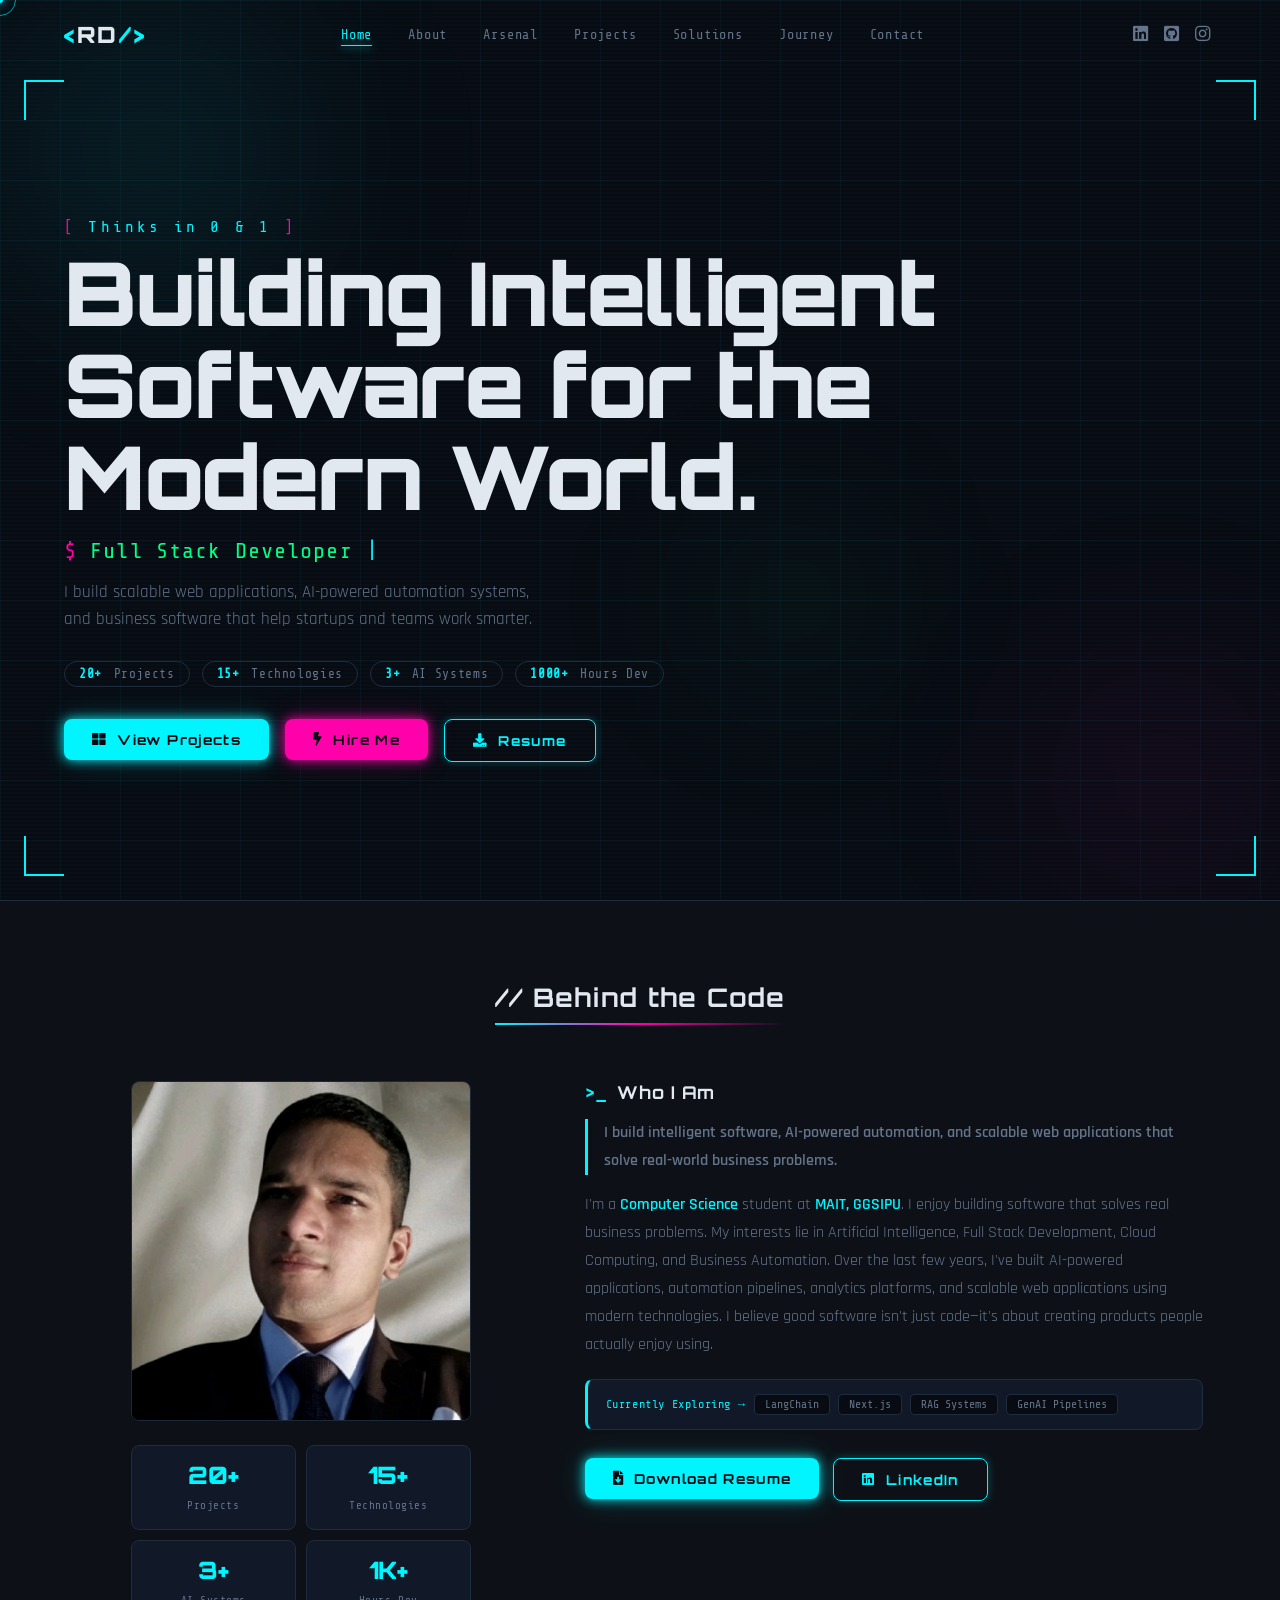
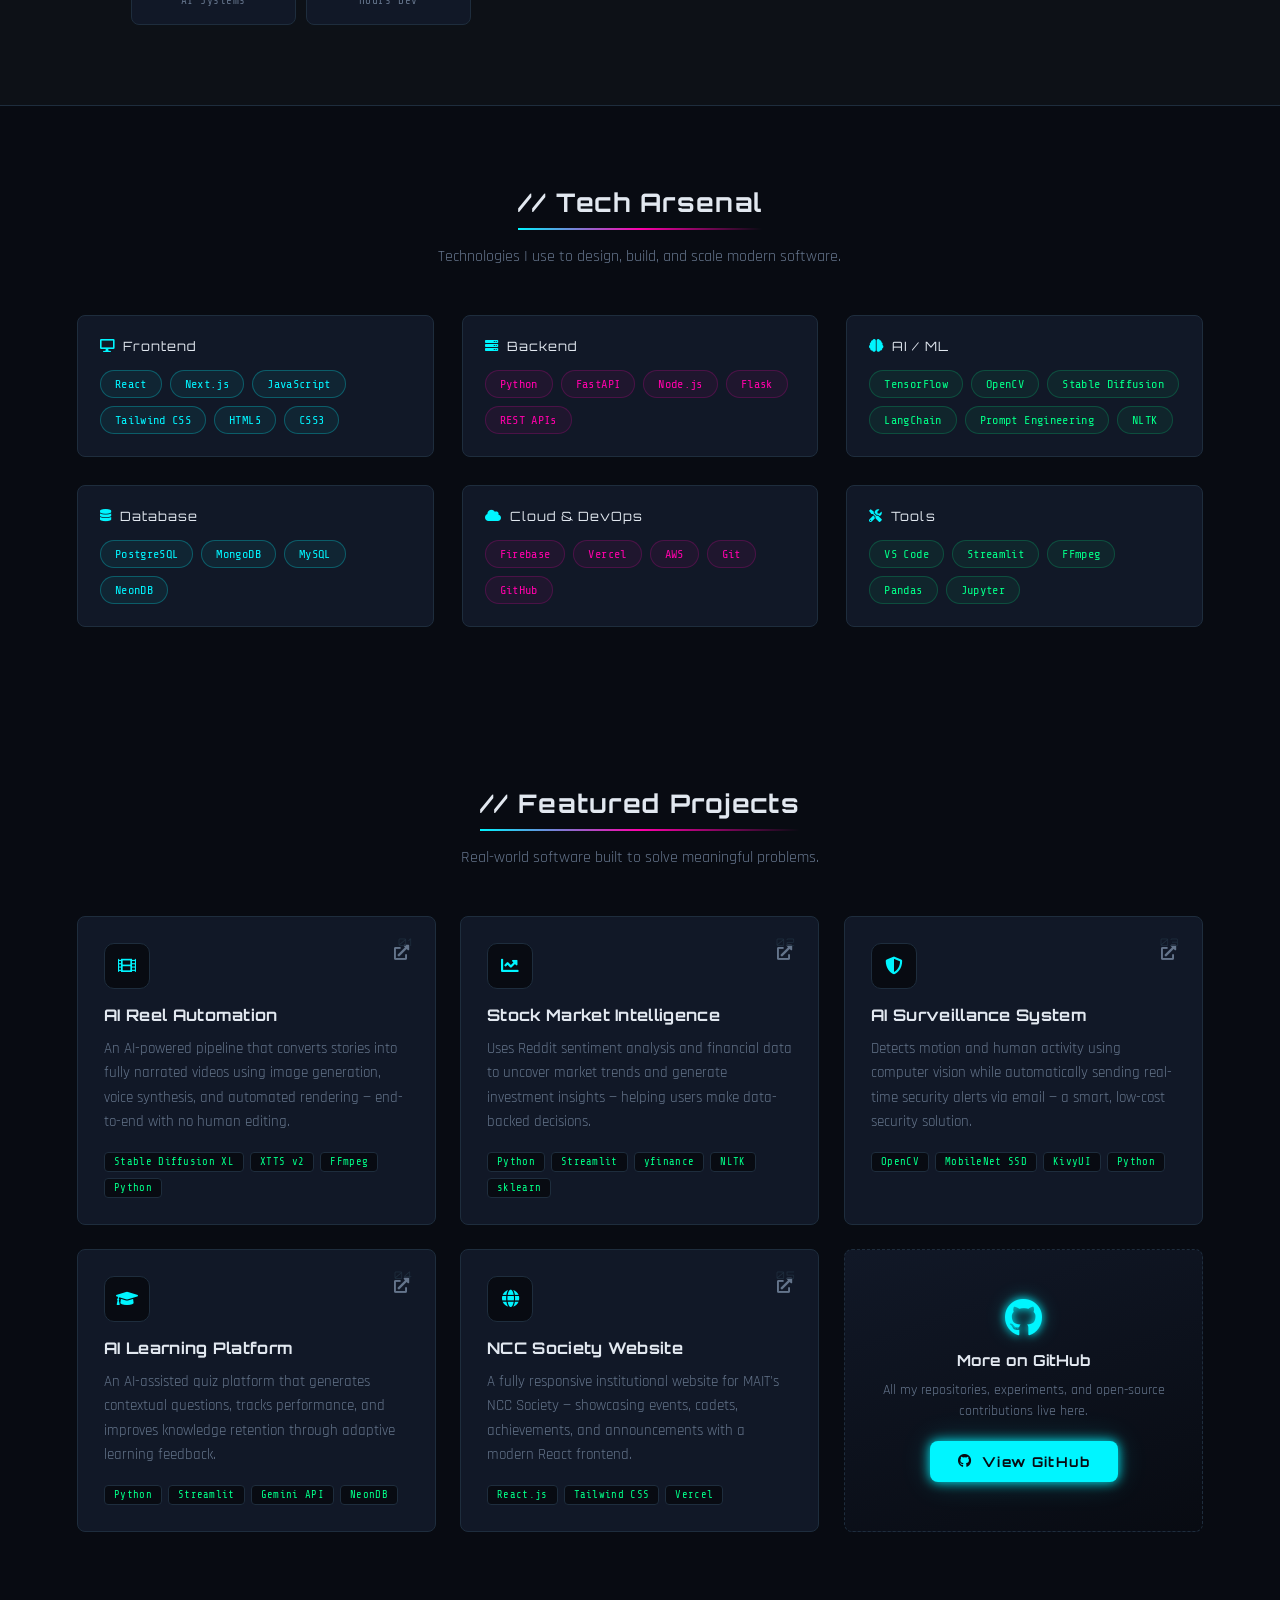
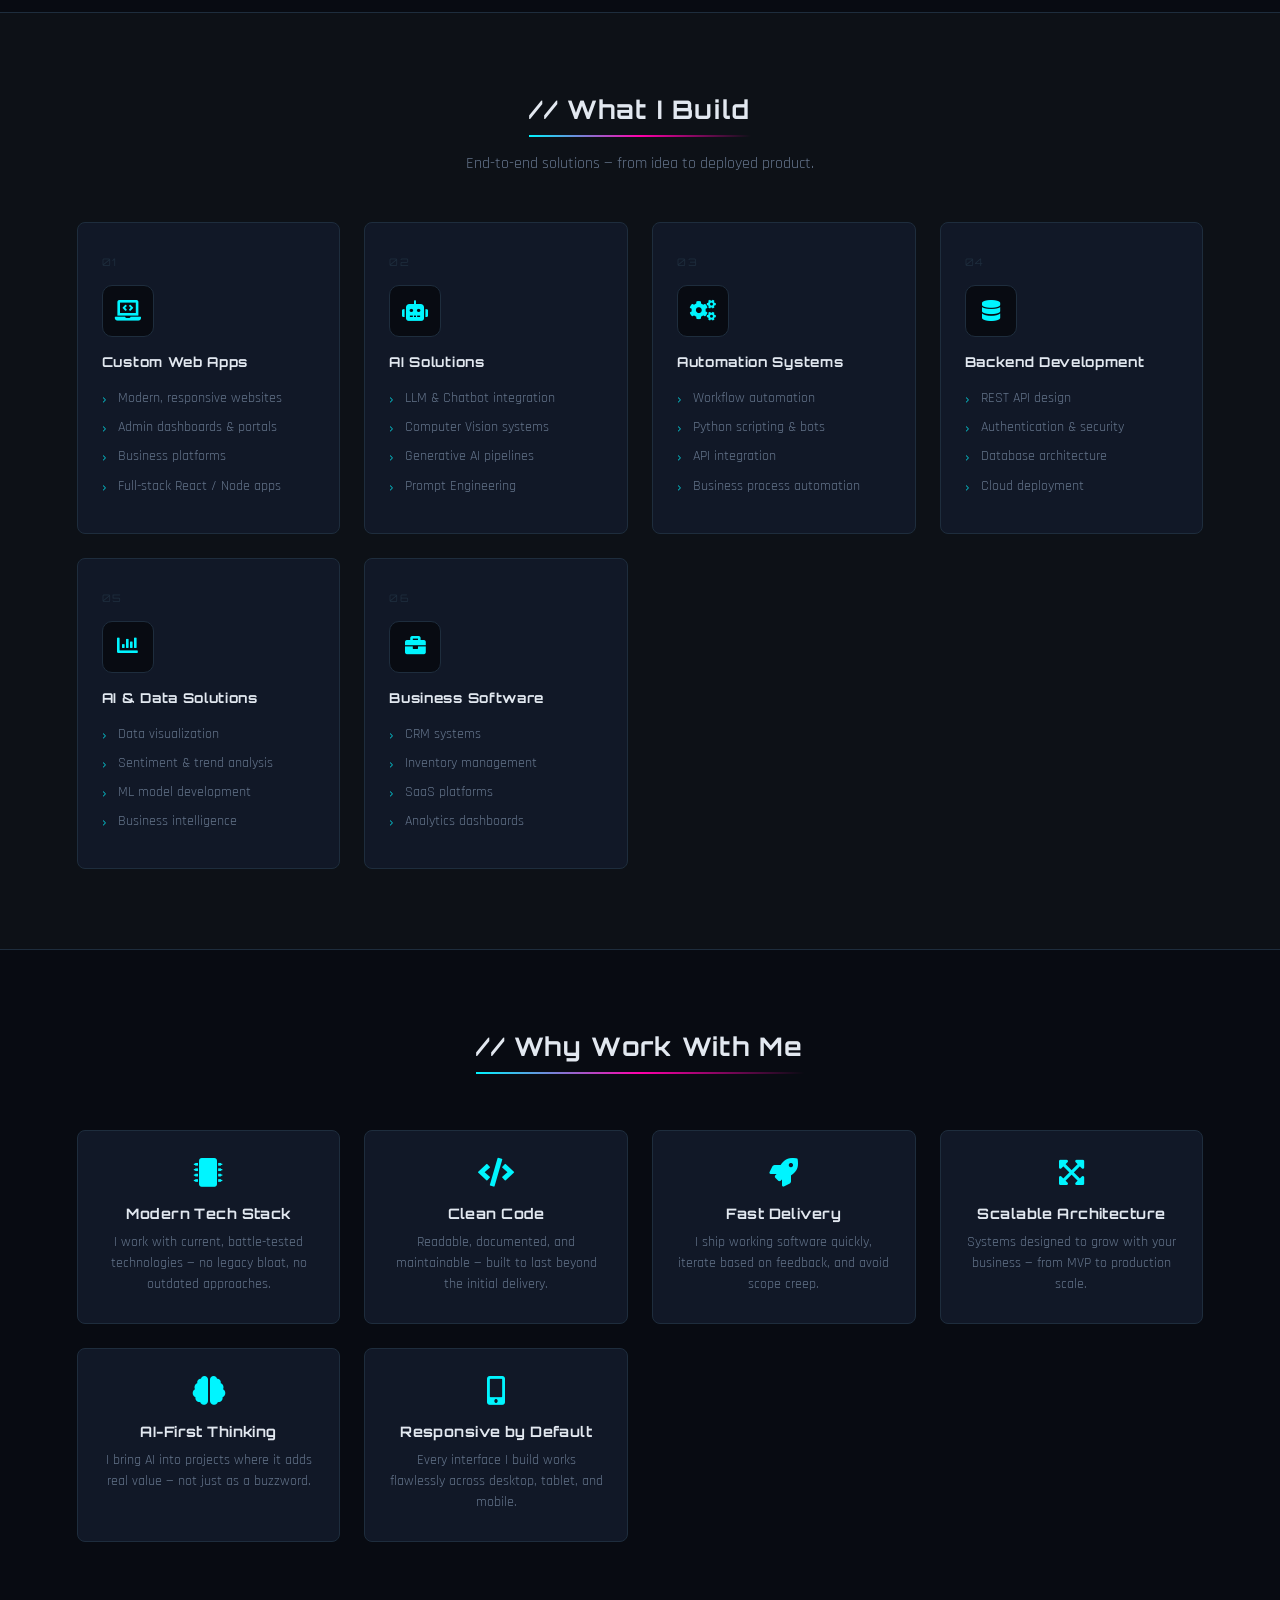
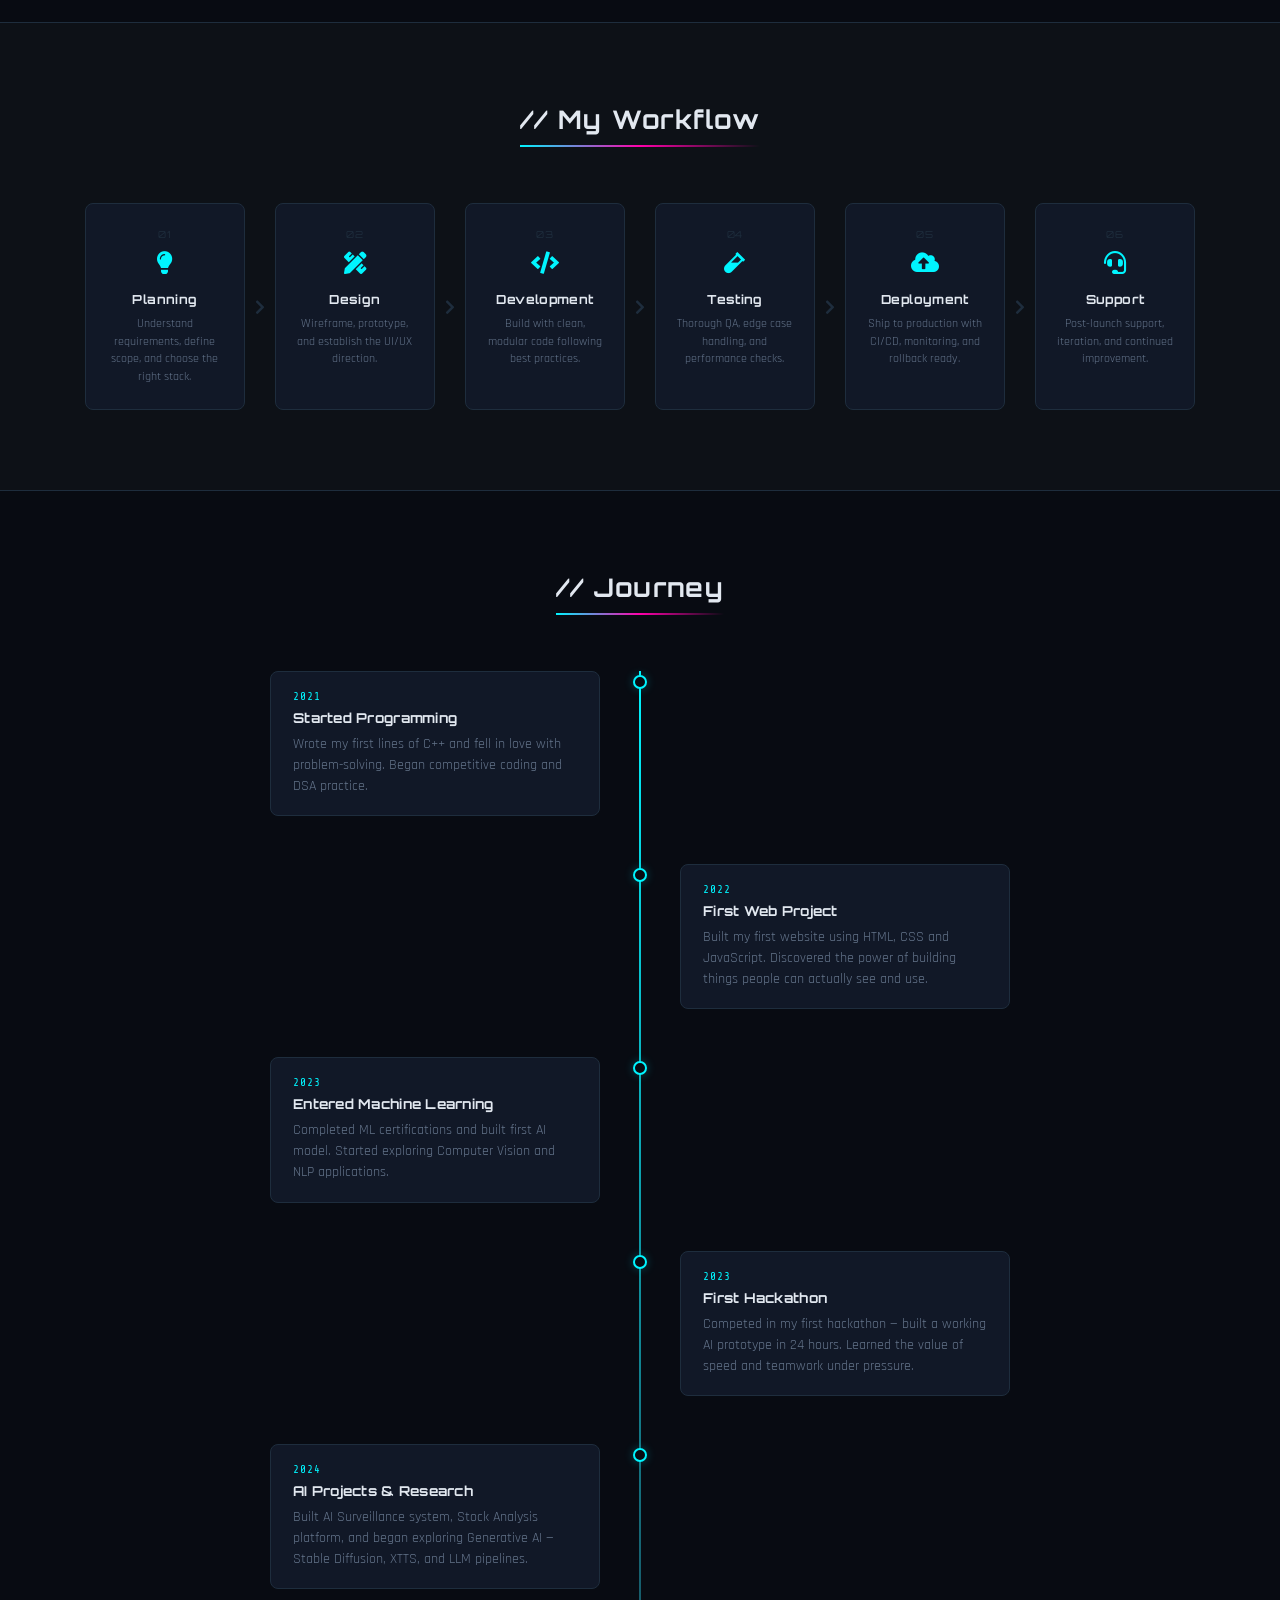
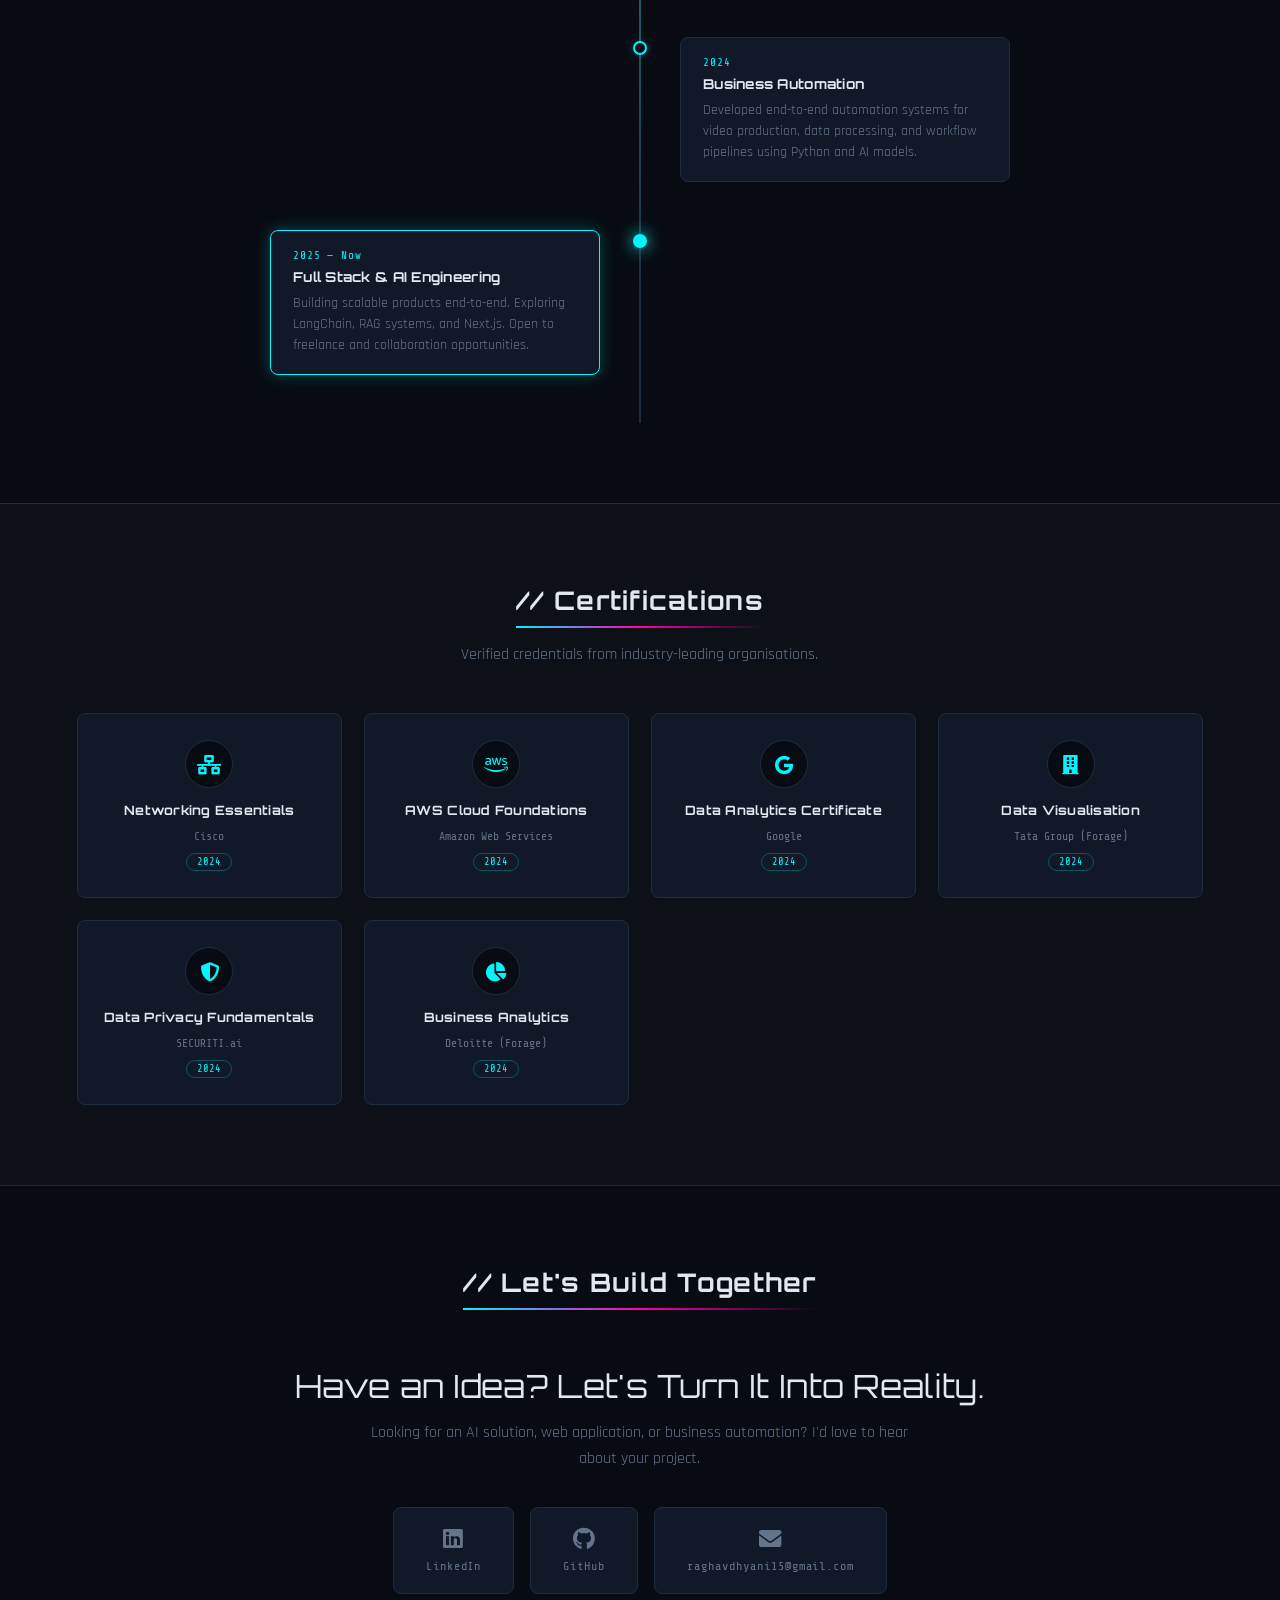
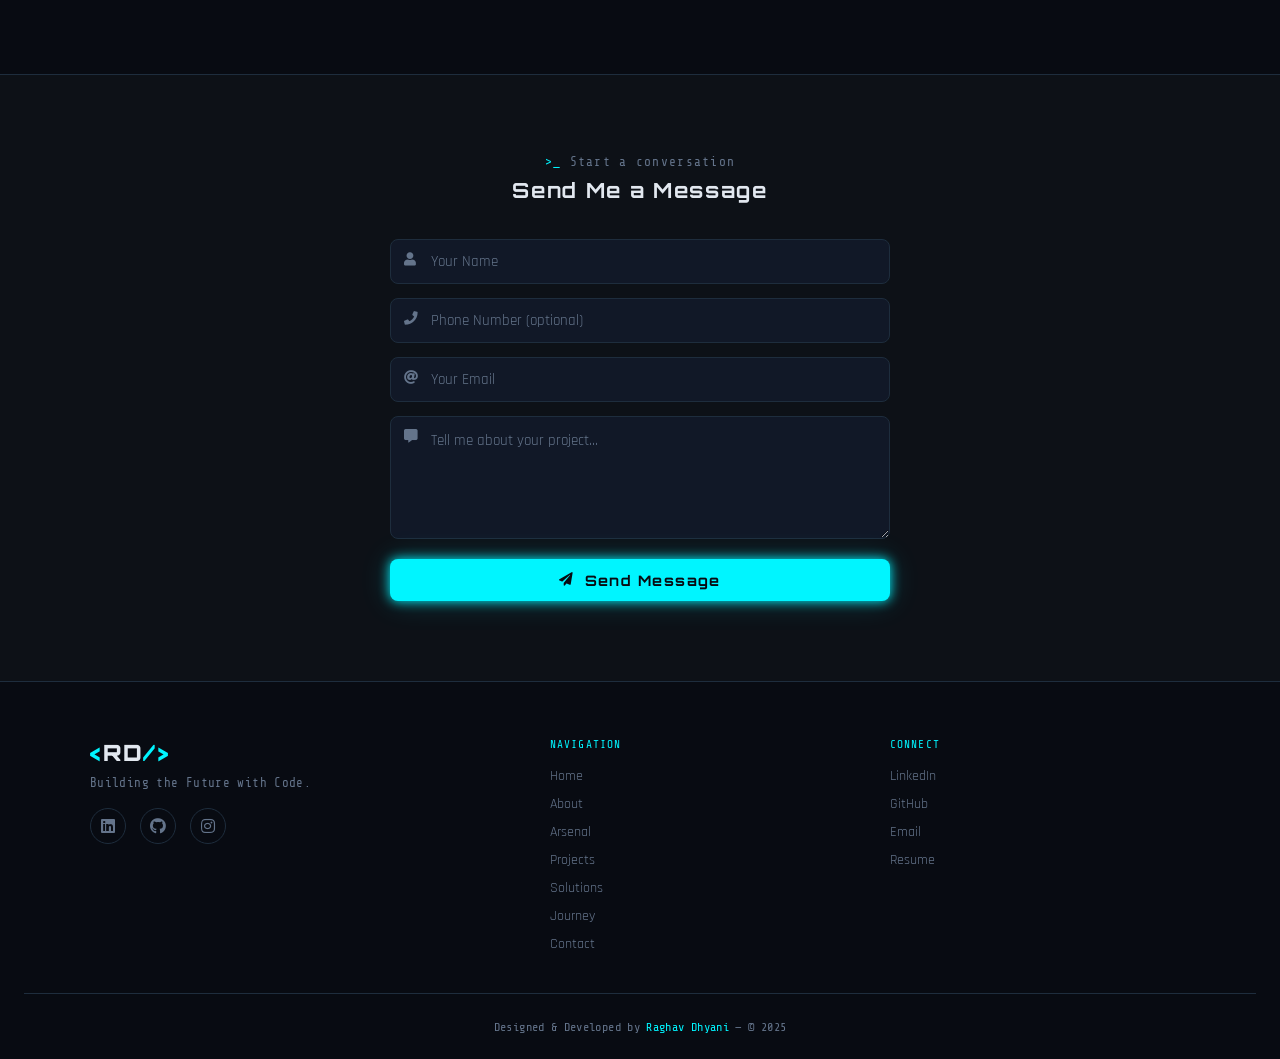
==== commit 114ea0fb: "fdgd" ====
--- a/index.html
+++ b/index.html
@@ -34,7 +34,7 @@
         <li><a href="#home">Home</a></li>
         <li><a href="#about">About</a></li>
         <li><a href="#arsenal">Arsenal</a></li>
-        <li><a href="#projects">Projects</a></li>
+        <li><a href="#project">Projects</a></li>
         <li><a href="#services">Solutions</a></li>
         <li><a href="#journey">Journey</a></li>
         <li><a href="#contact">Contact</a></li>
@@ -287,7 +287,7 @@
 
 
   <!-- ── FEATURED PROJECTS ─────────────────────────────────── -->
-  <section class="projects" id="projects">
+  <section class="projects" id="project">
     <div class="content">
       <div class="title">
         <span><span class="neon-accent">//</span> Featured Projects</span>
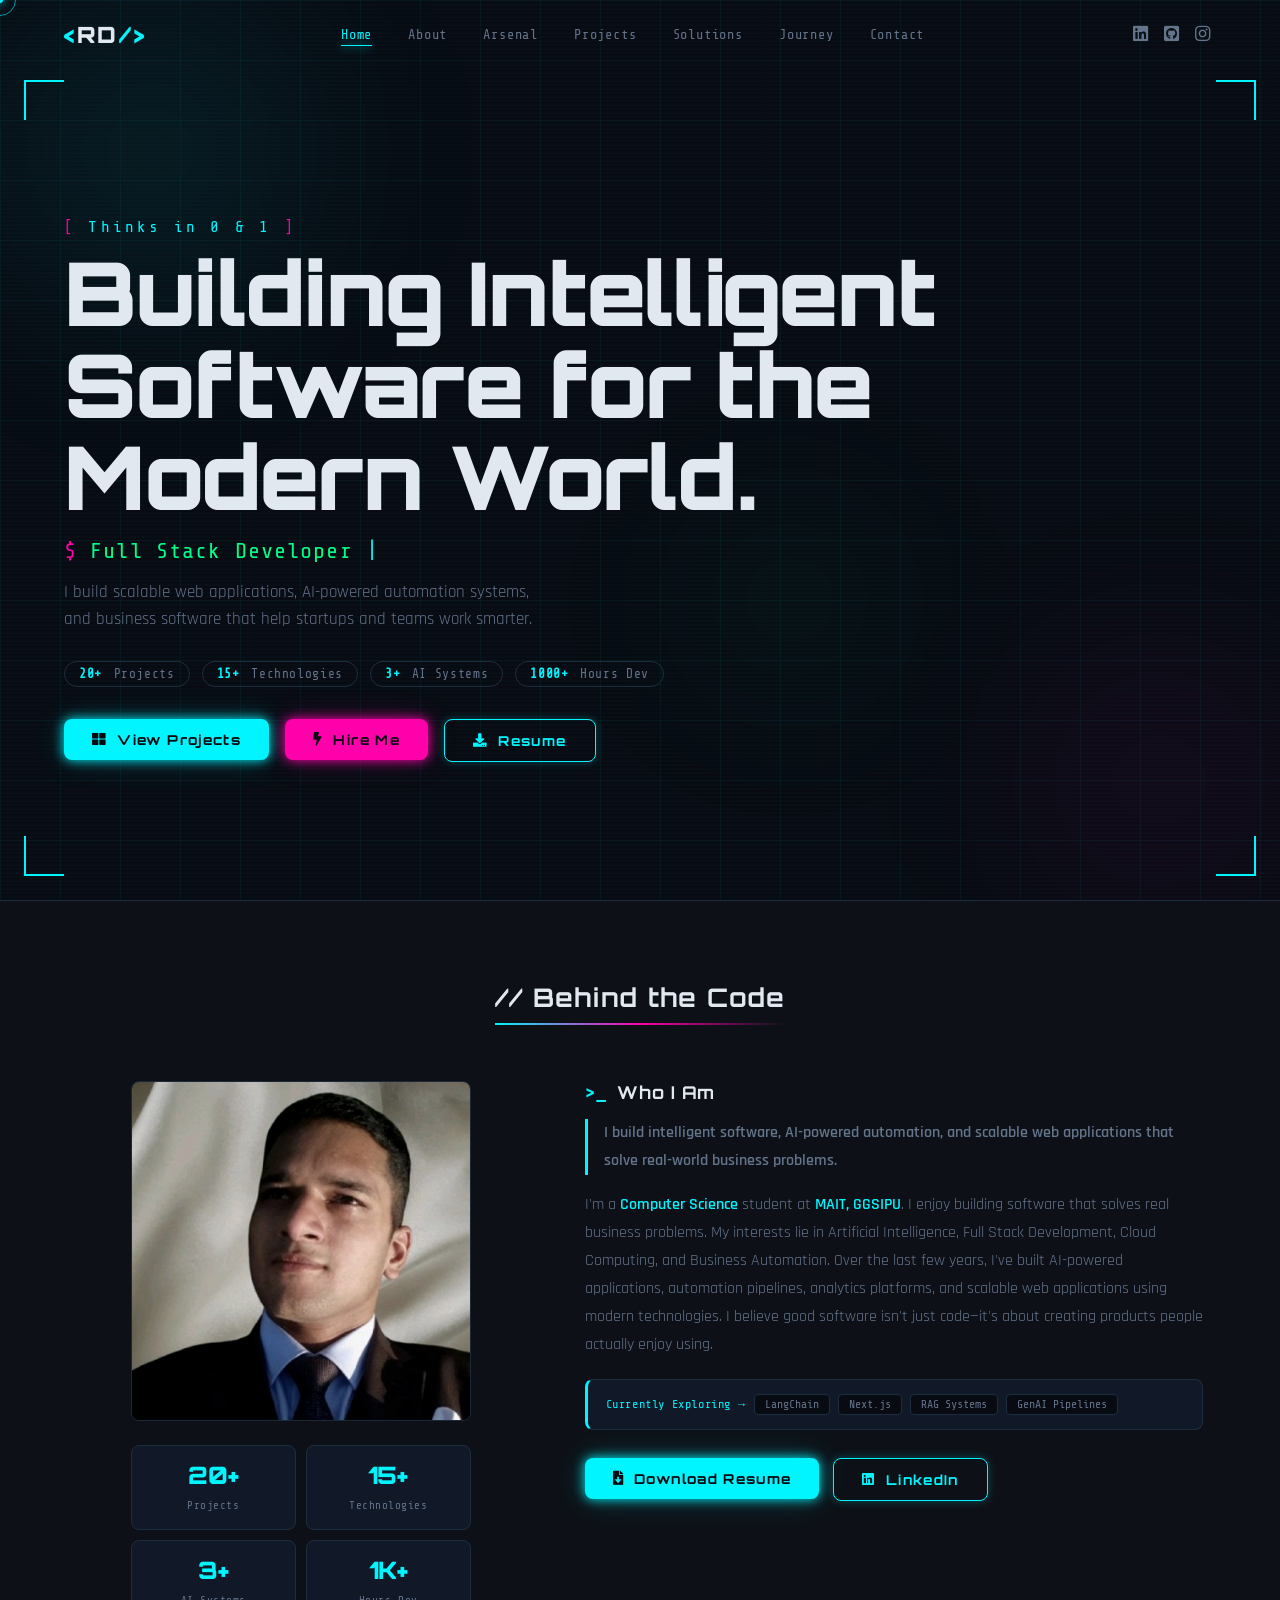
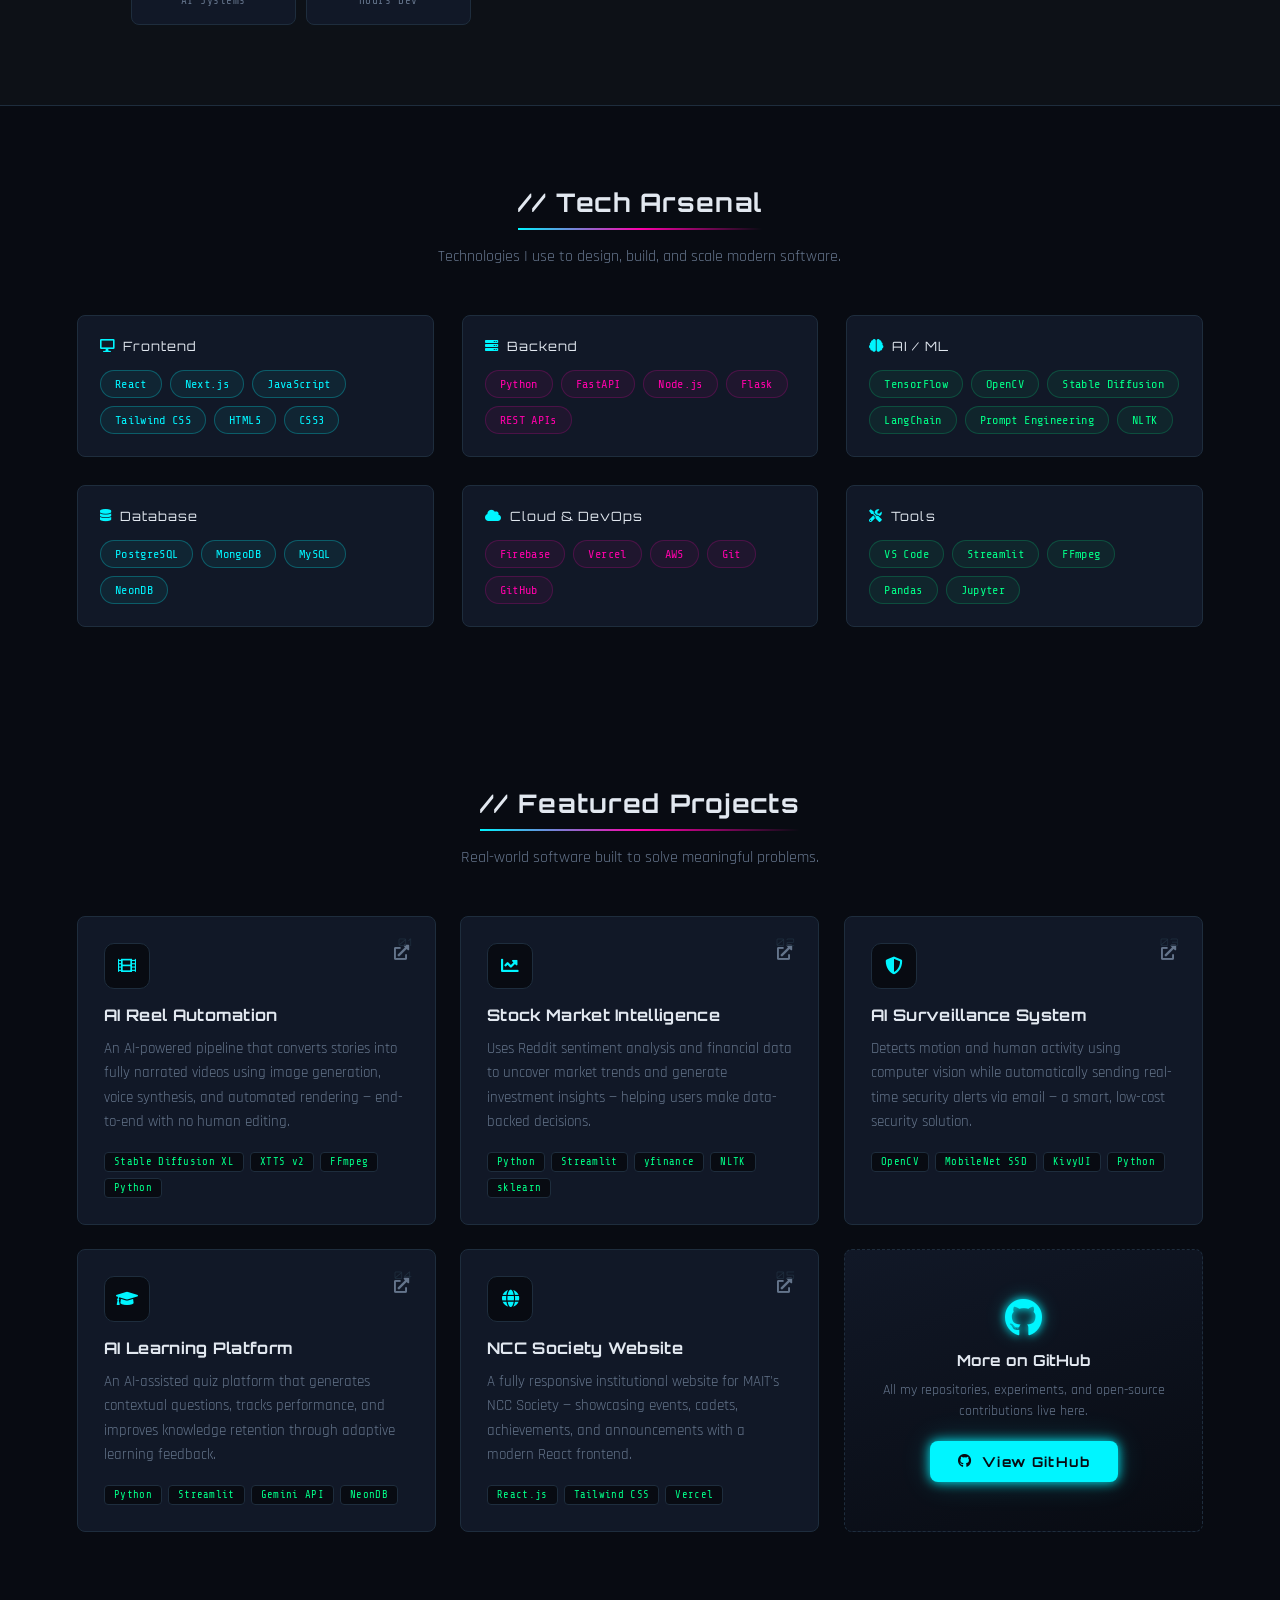
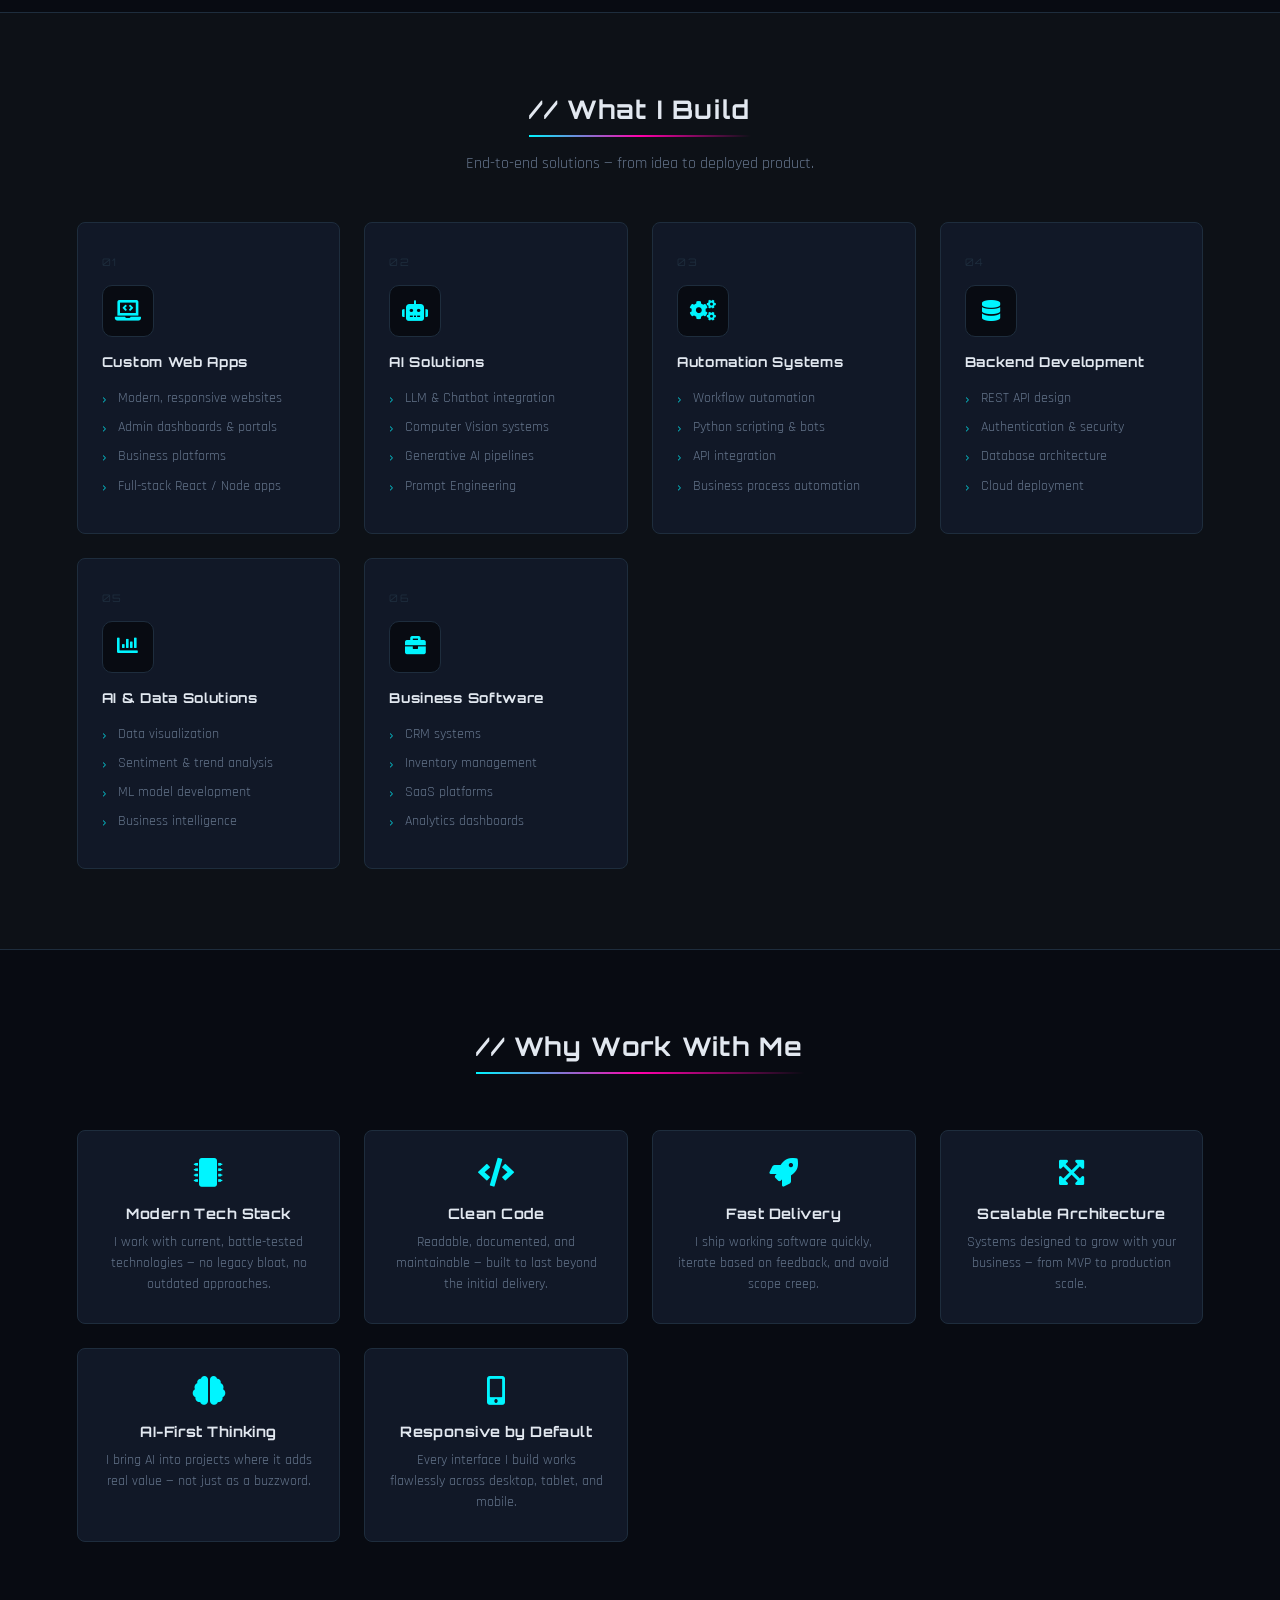
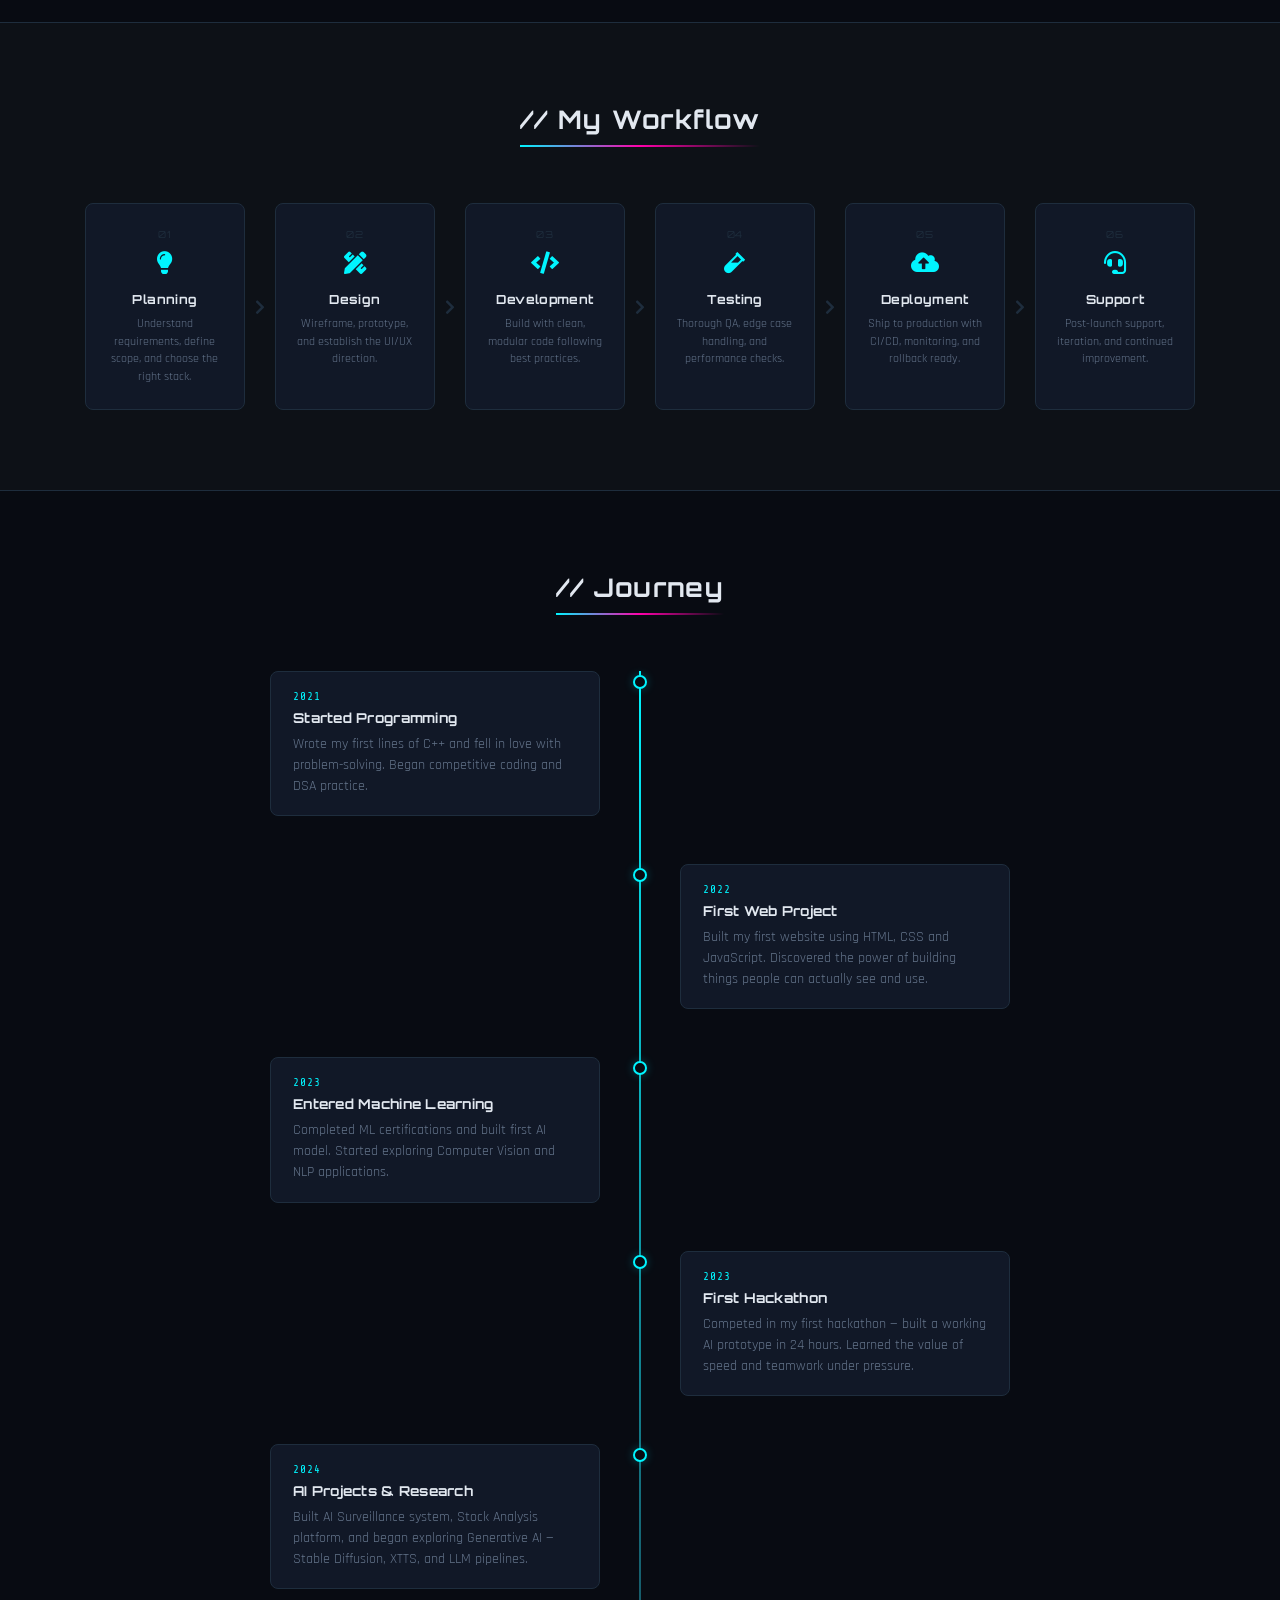
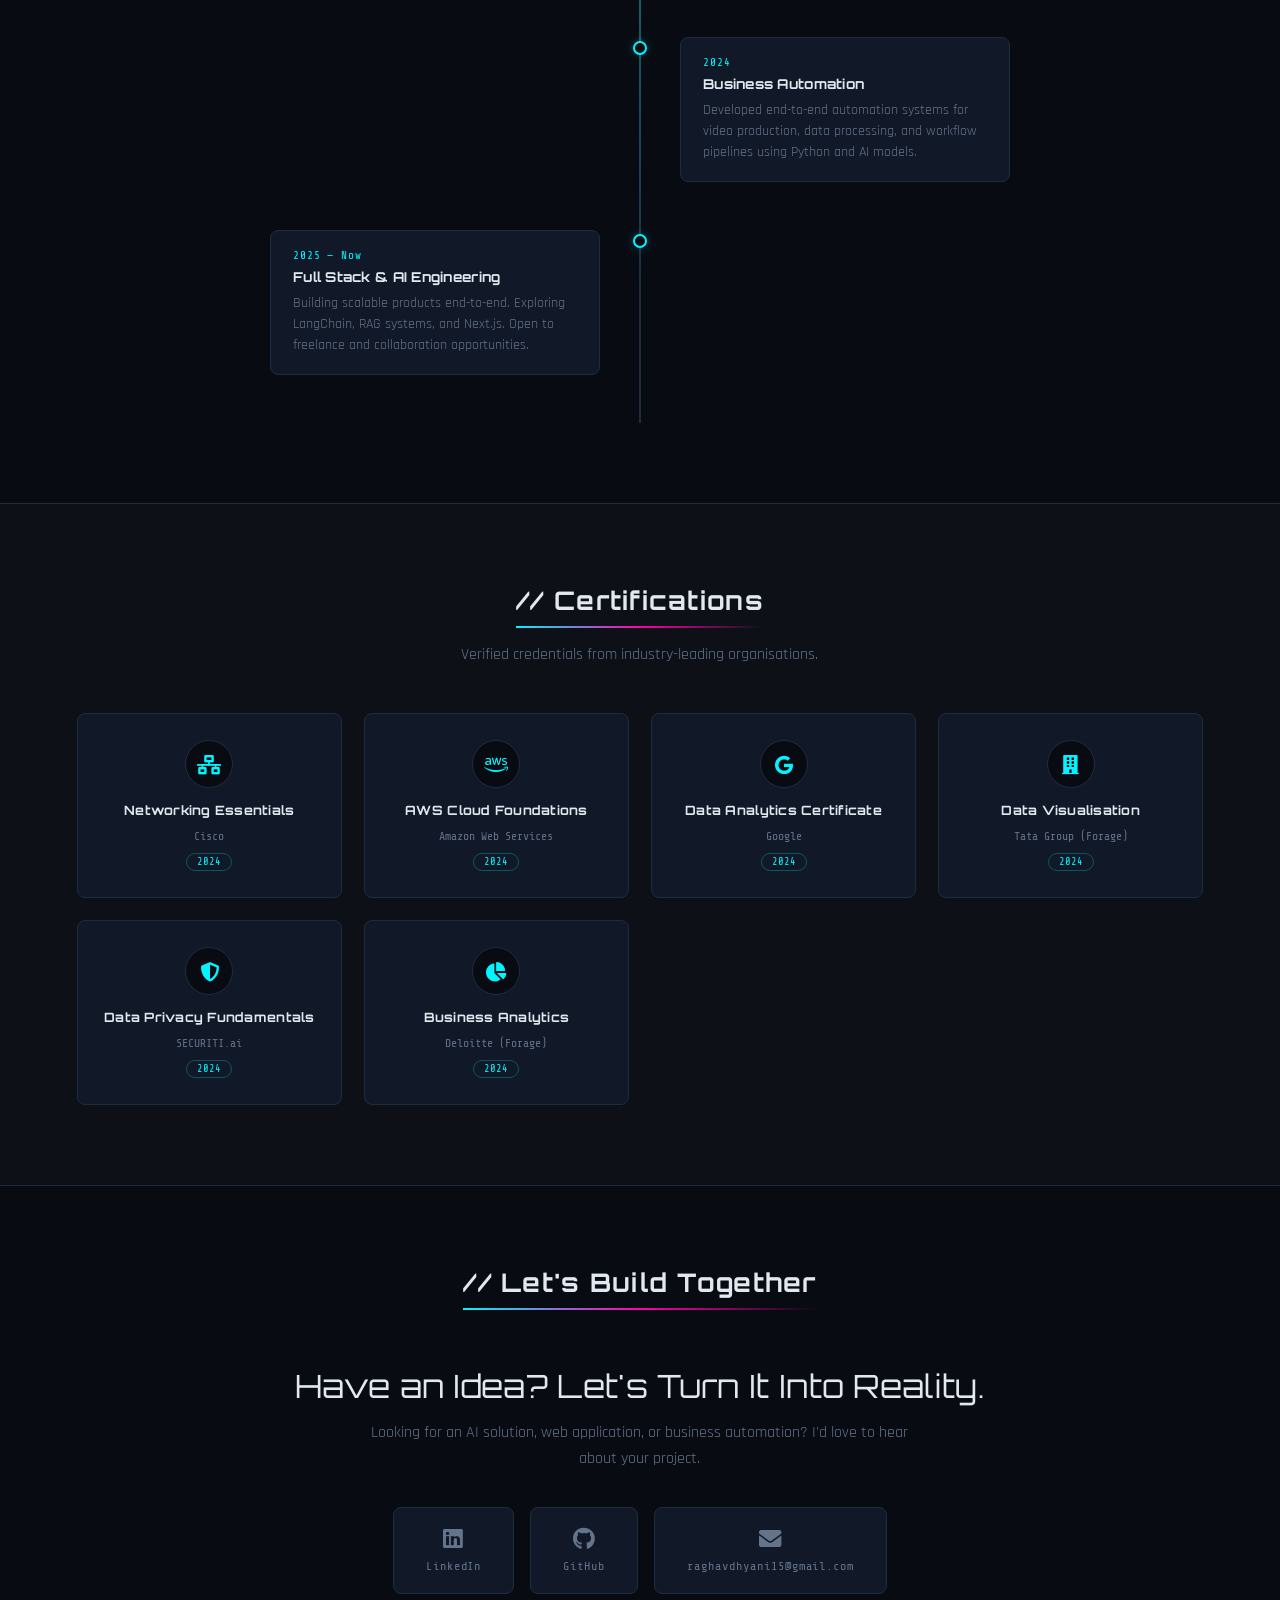
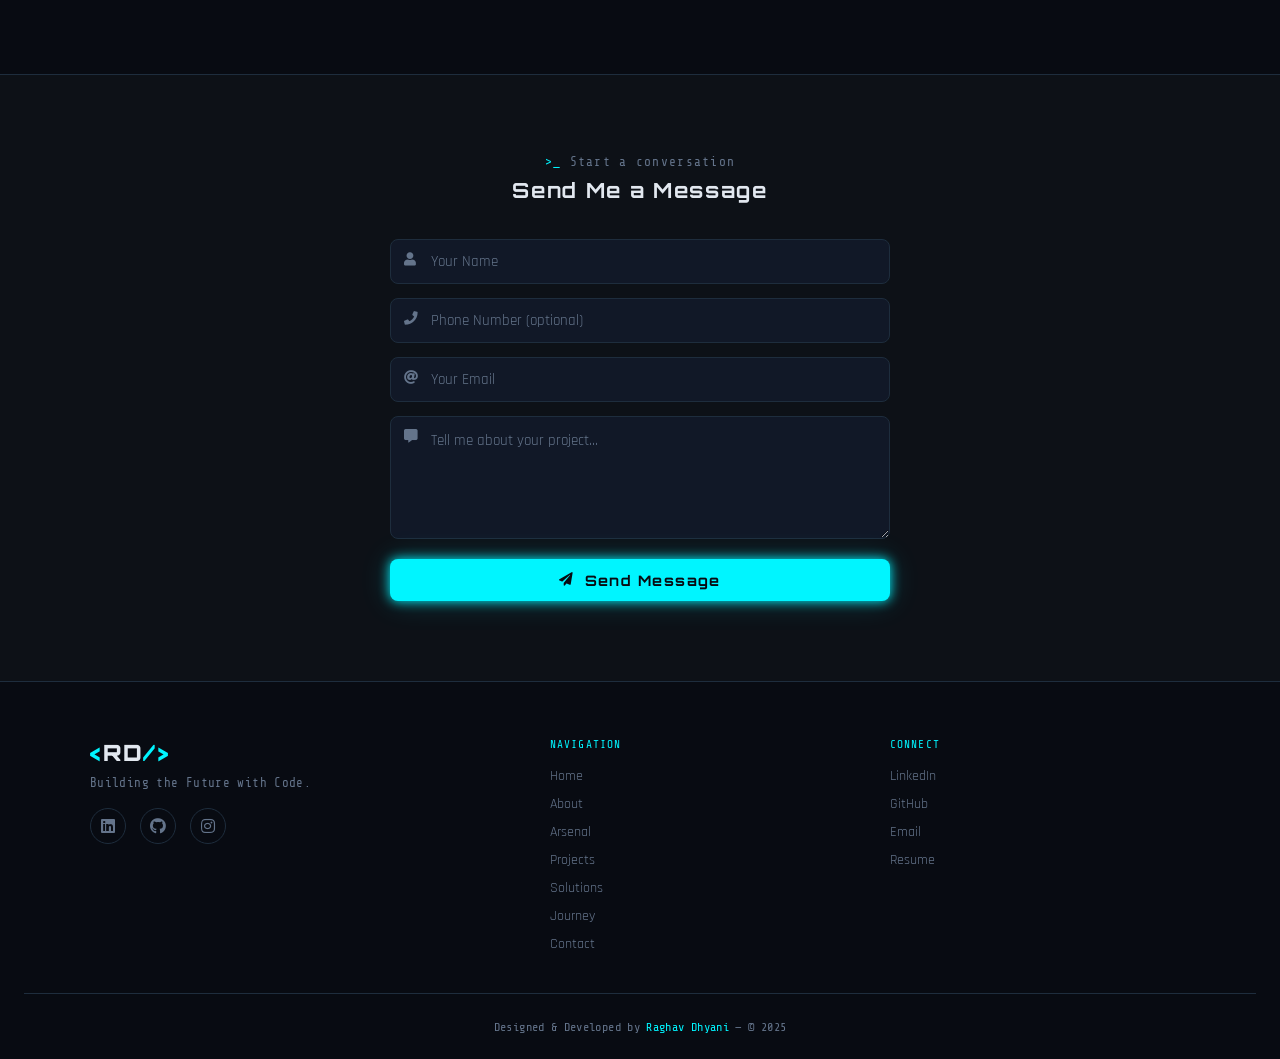
==== commit ef6135fd: "fdgd" ====
--- a/index.html
+++ b/index.html
@@ -91,7 +91,7 @@
         </div>
       </div>
       <div class="hero-buttons">
-        <a href="#projects">
+        <a href="#project">
           <button class="neon-btn">
             <i class="fas fa-th-large btn-icon"></i>
             <span>View Projects</span>
@@ -681,8 +681,8 @@
         </div>
 
         <div class="tl-item tl-left">
-          <div class="tl-dot tl-dot--active"></div>
-          <div class="tl-card tl-card--active">
+          <div class="tl-dot"></div>
+          <div class="tl-card">
             <span class="tl-year">2025 — Now</span>
             <h4>Full Stack &amp; AI Engineering</h4>
             <p>Building scalable products end-to-end. Exploring LangChain, RAG systems, and Next.js. Open to freelance and collaboration opportunities.</p>
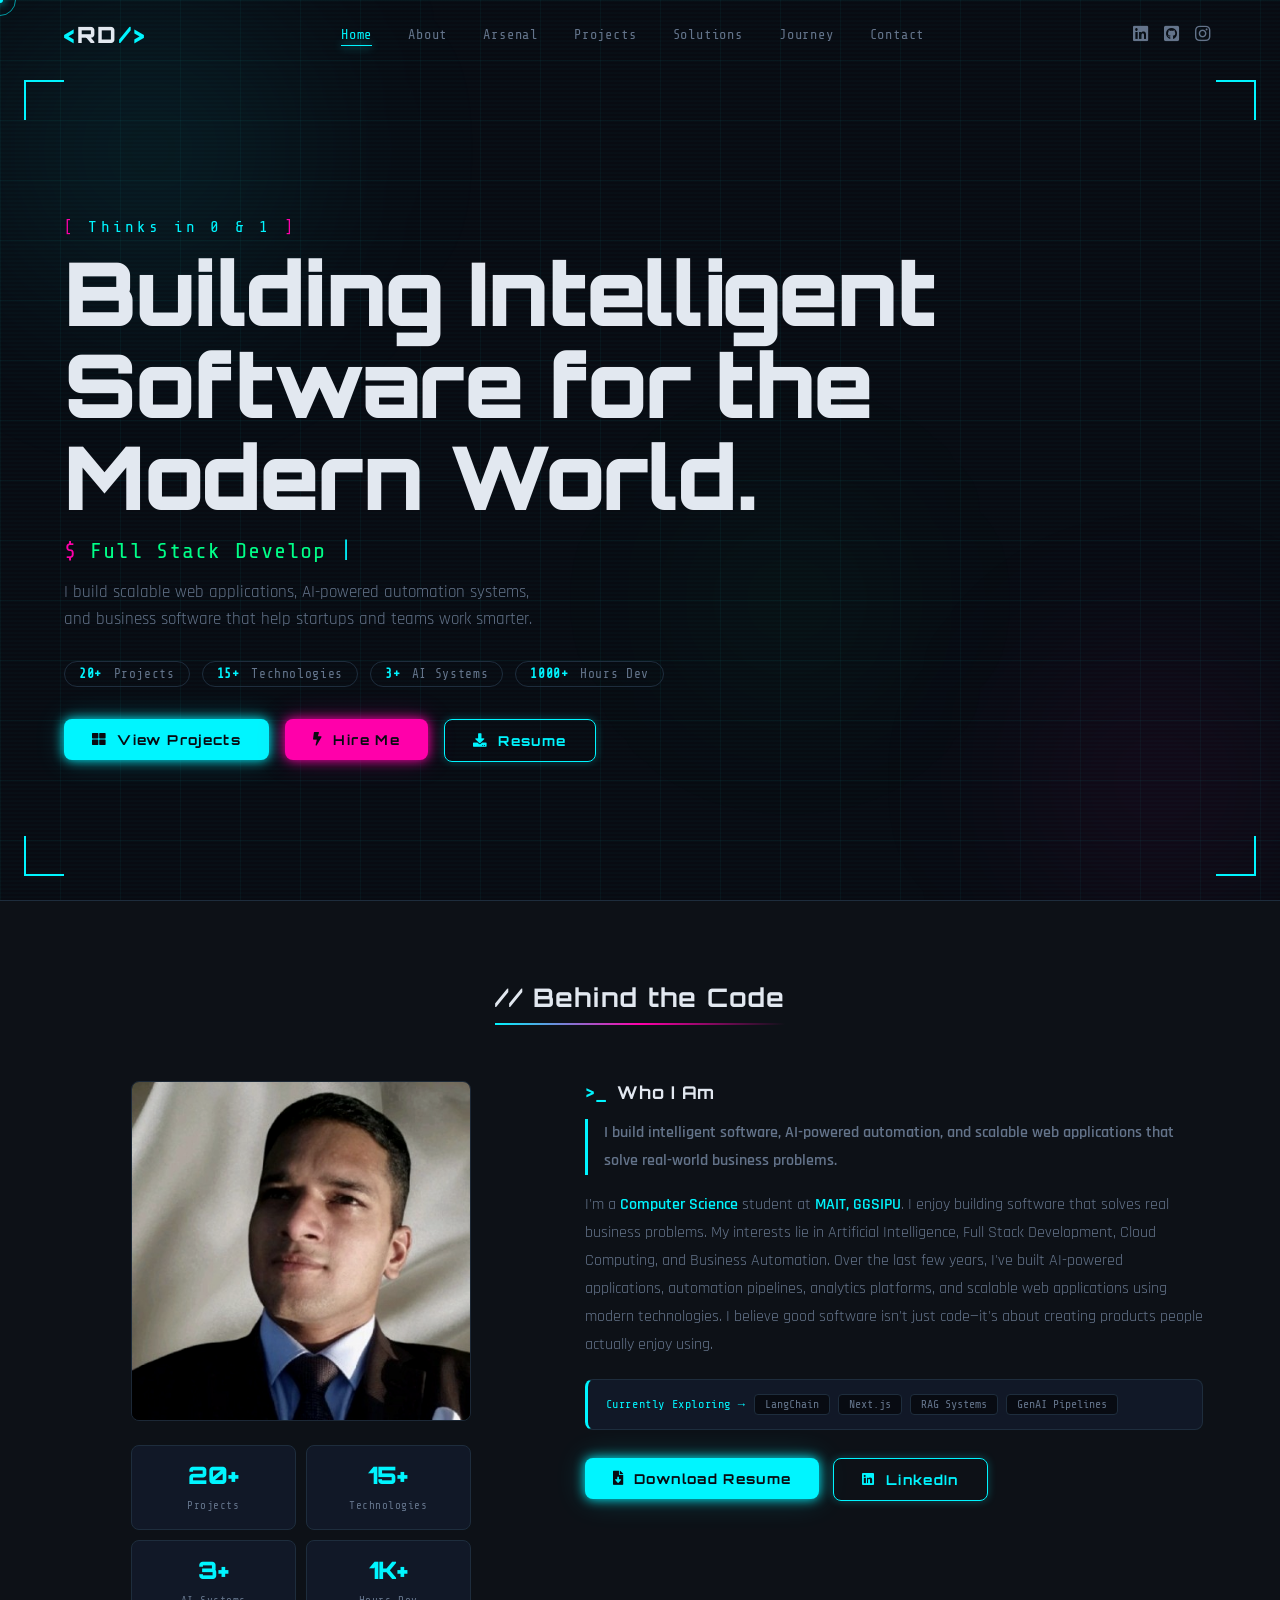
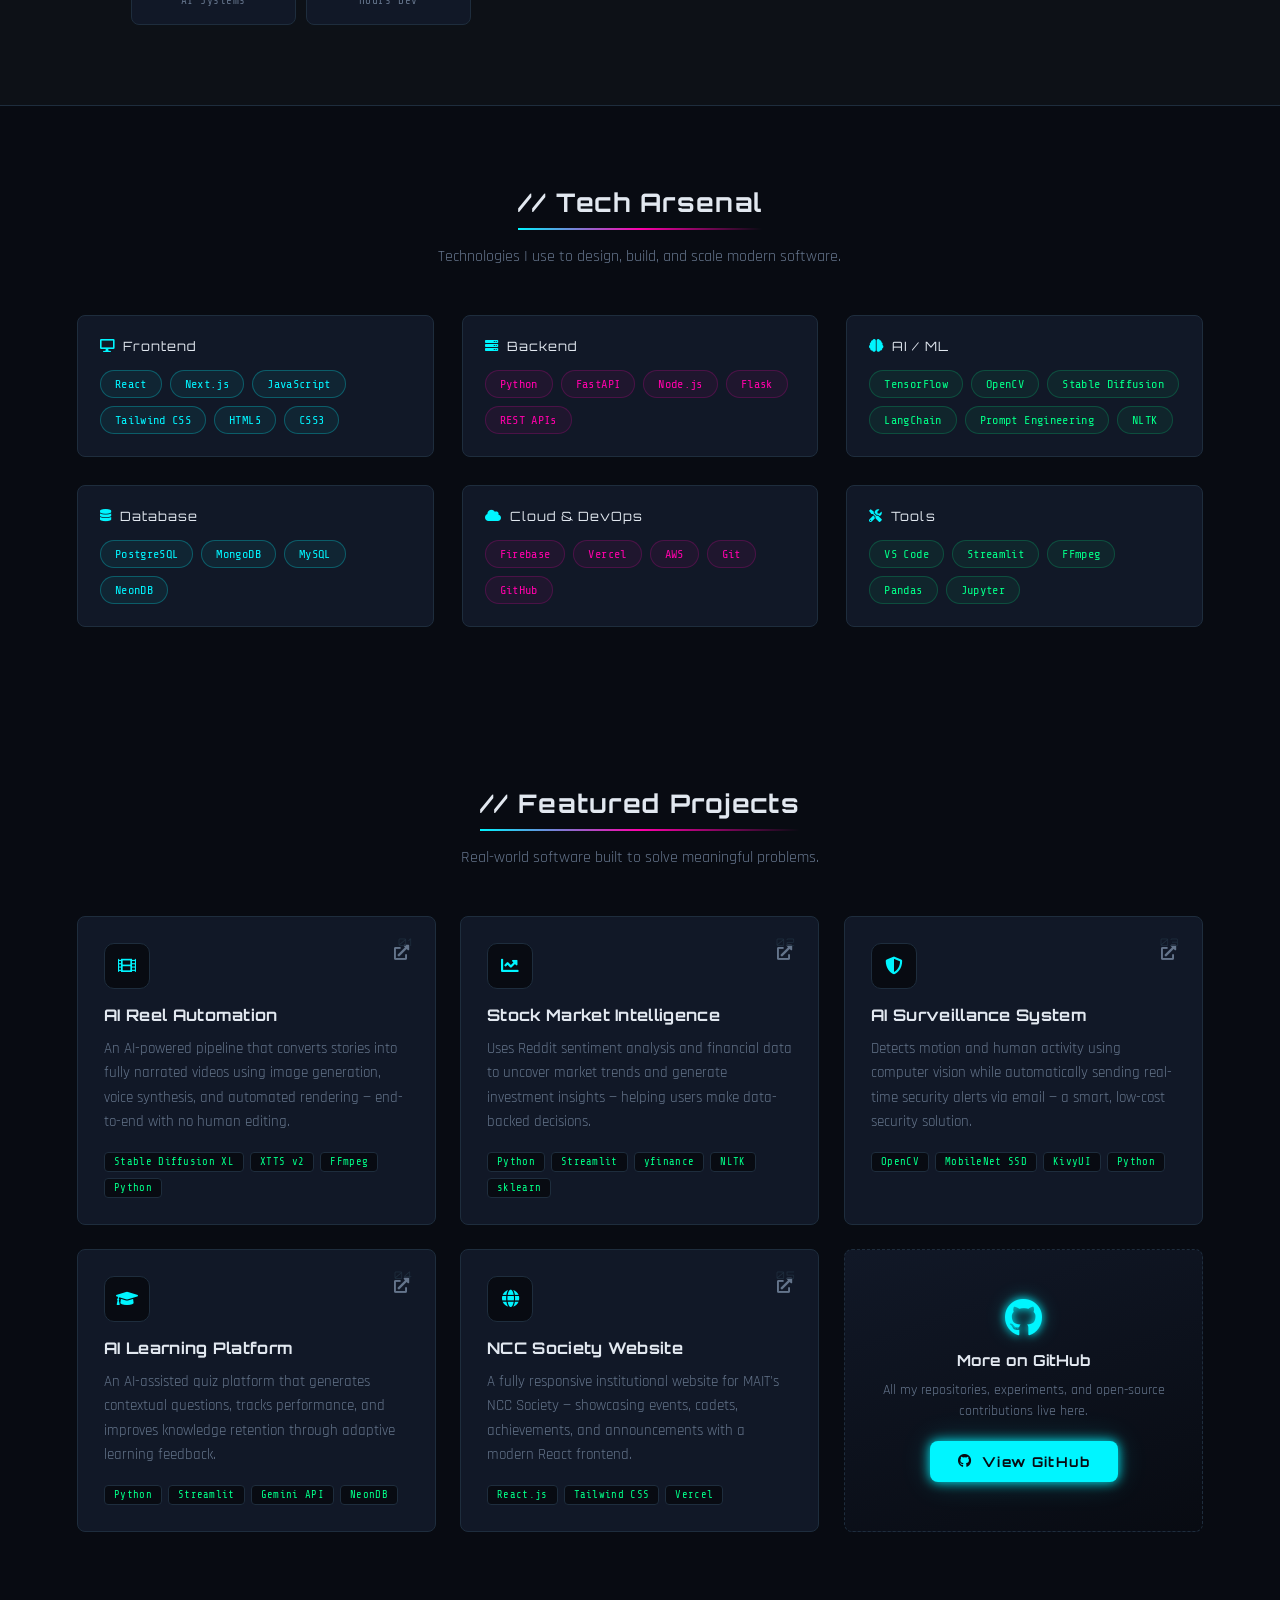
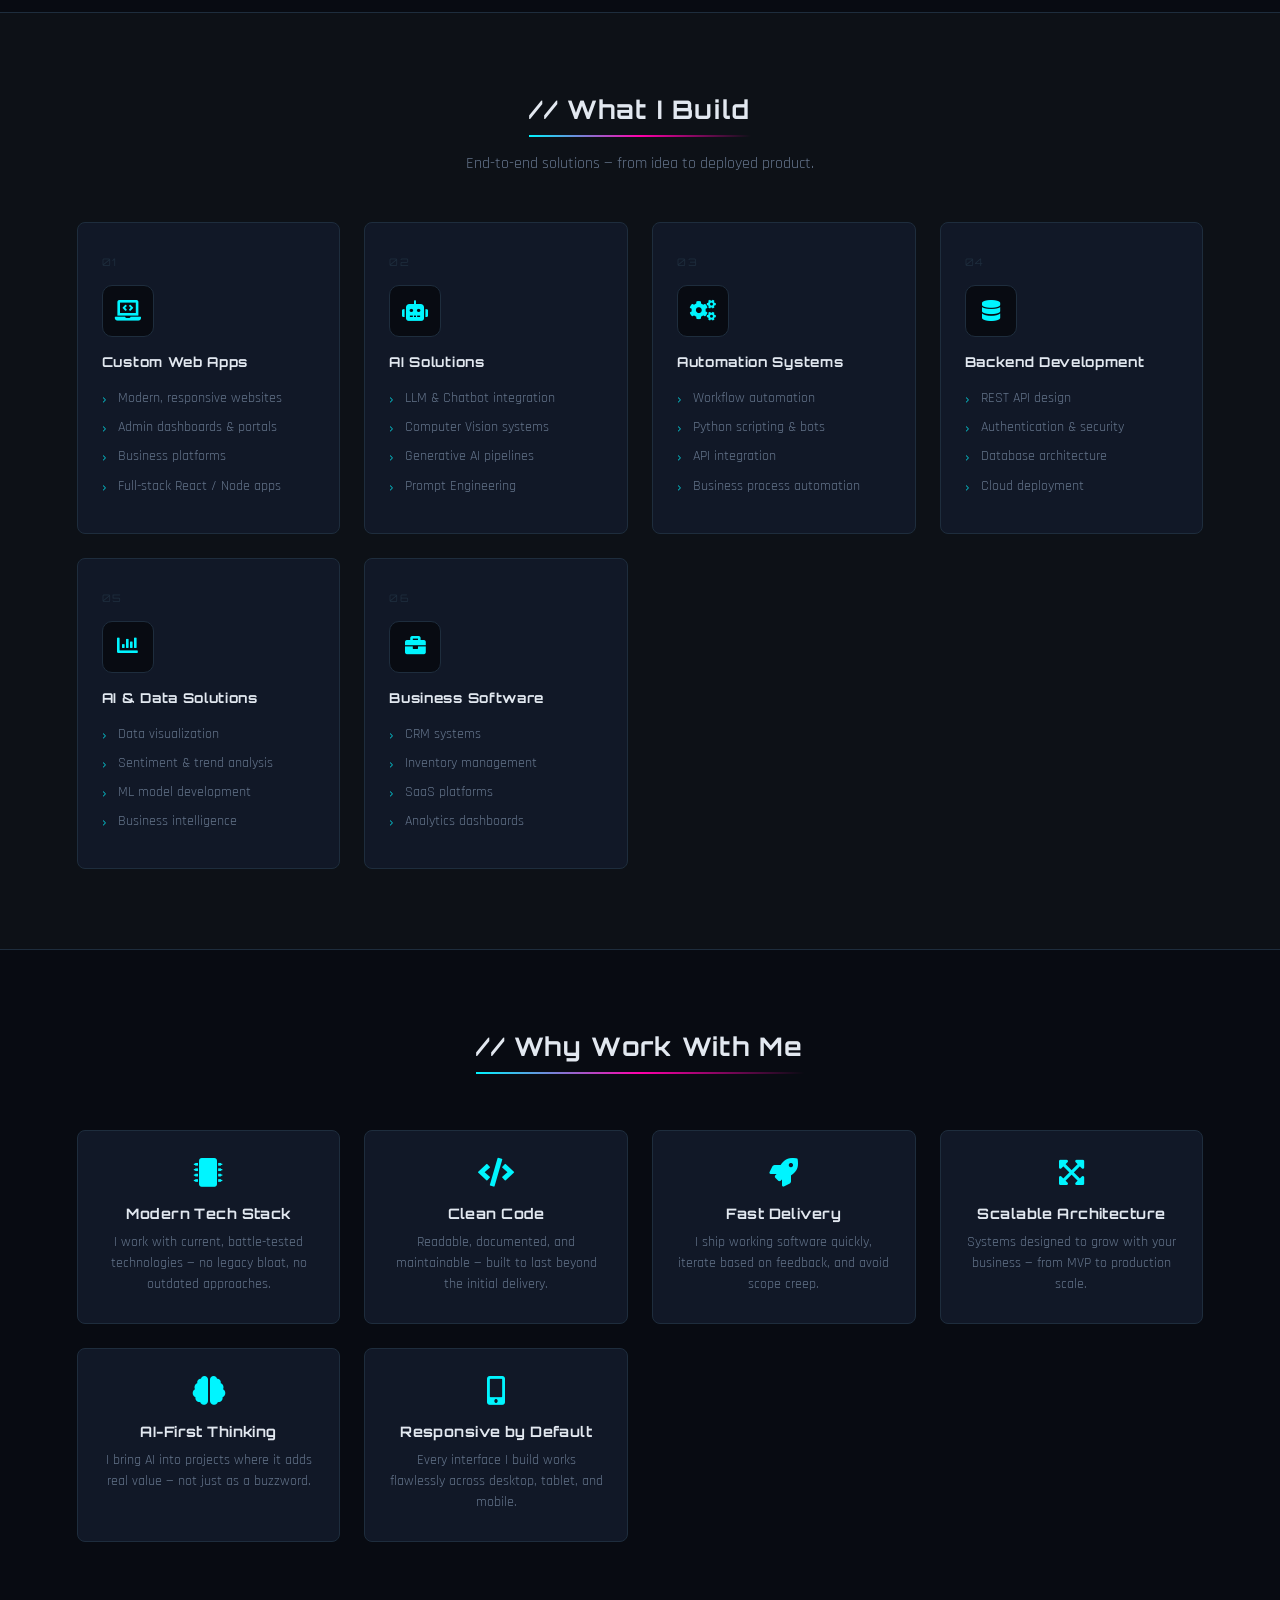
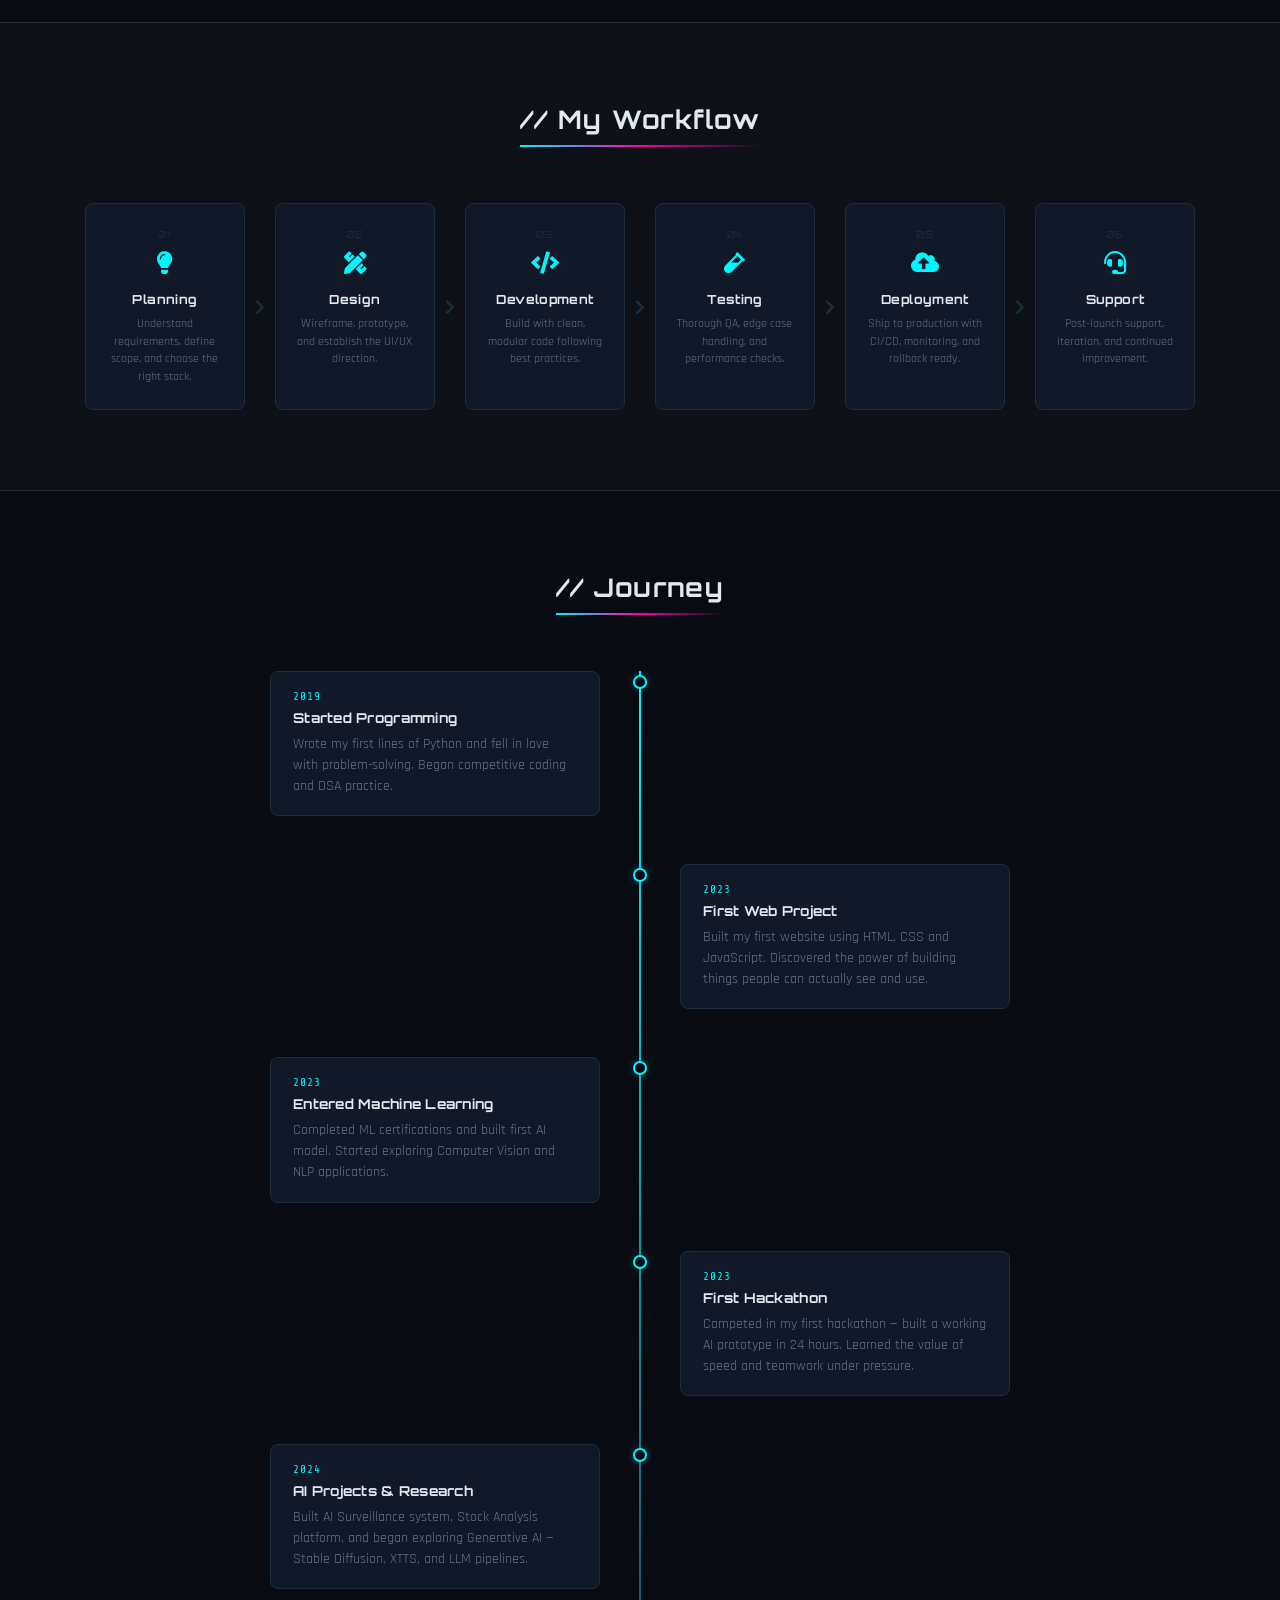
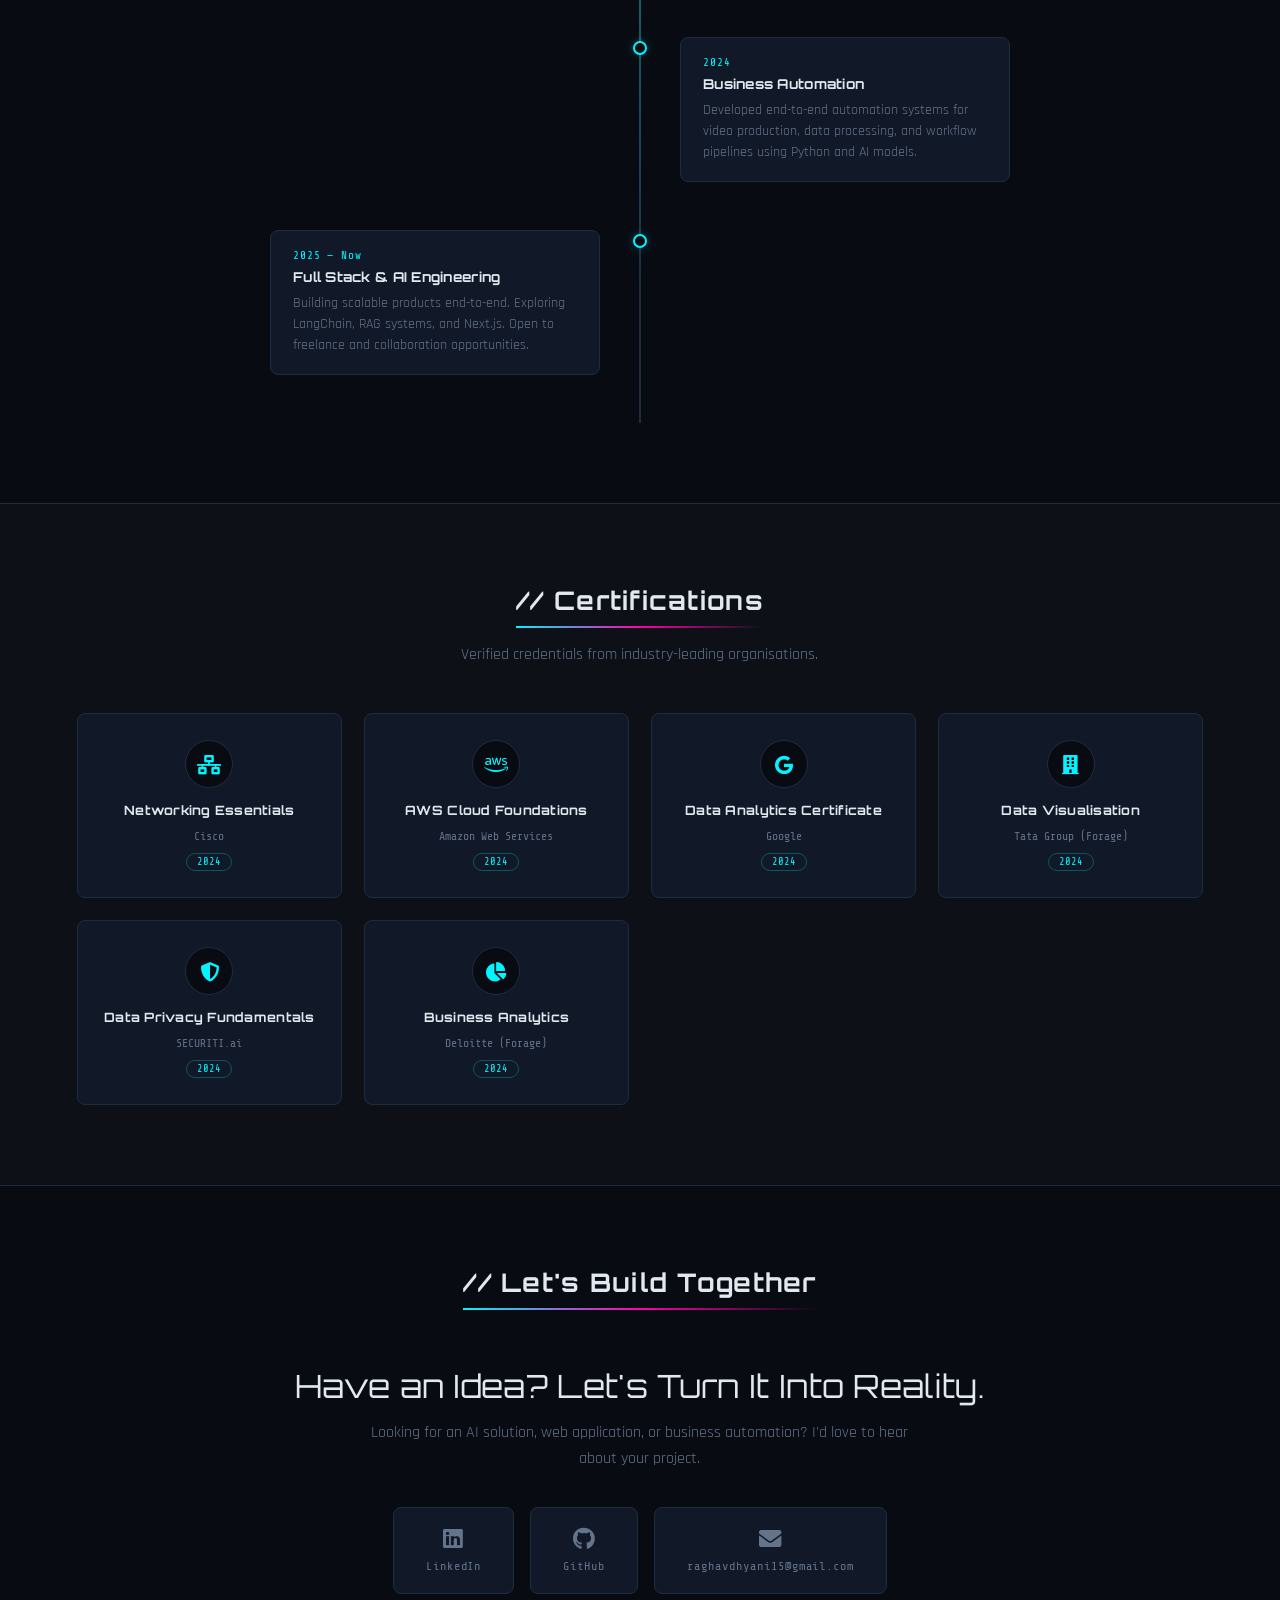
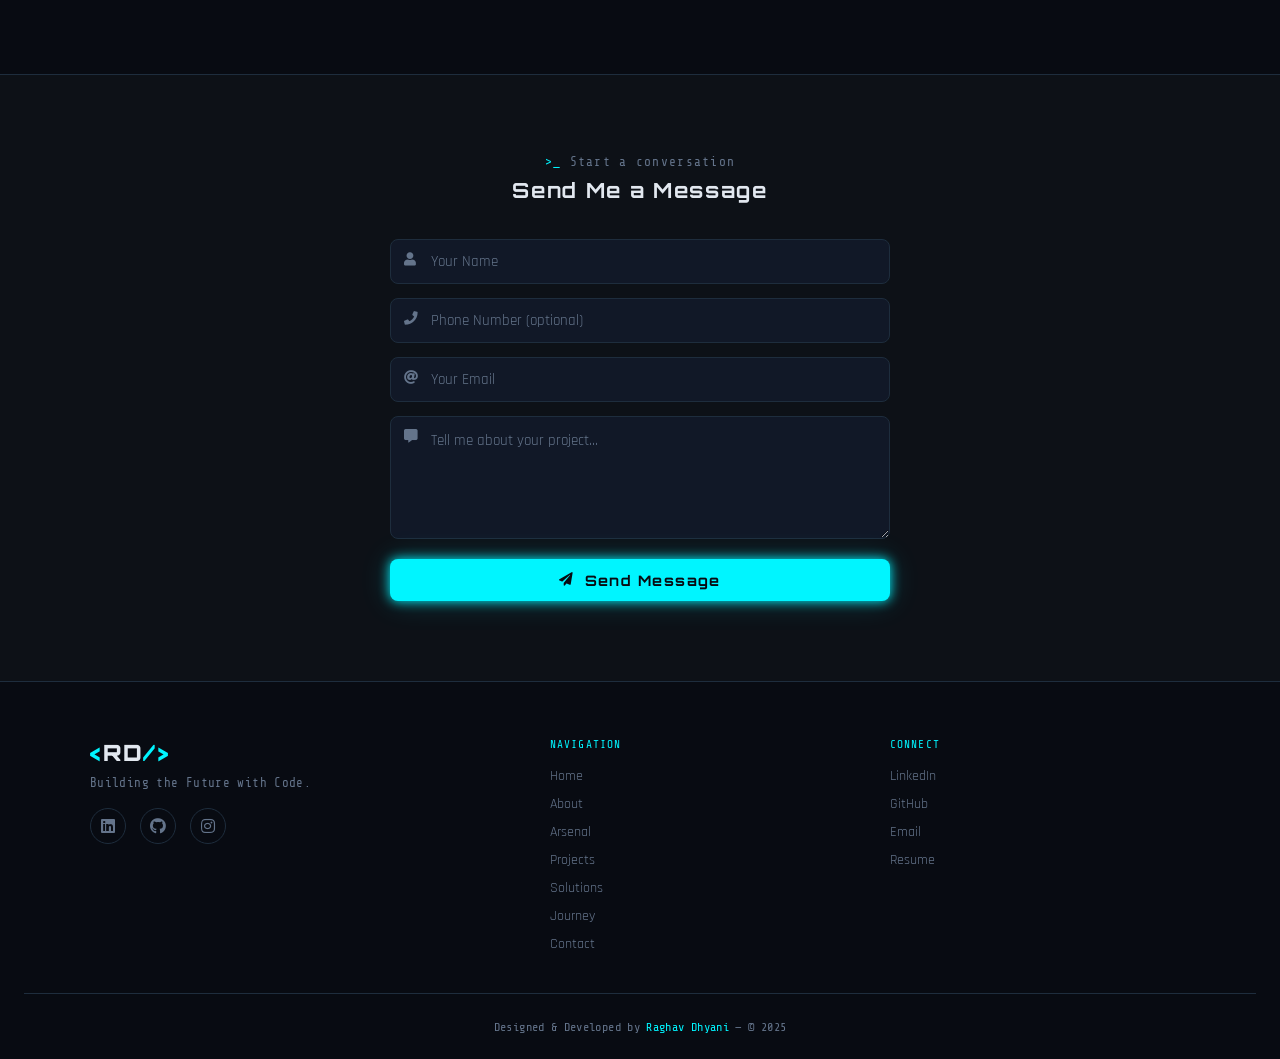
==== commit 5df55ffa: "fdgd" ====
--- a/index.html
+++ b/index.html
@@ -629,16 +629,16 @@
         <div class="tl-item tl-left">
           <div class="tl-dot"></div>
           <div class="tl-card">
-            <span class="tl-year">2021</span>
+            <span class="tl-year">2019</span>
             <h4>Started Programming</h4>
-            <p>Wrote my first lines of C++ and fell in love with problem-solving. Began competitive coding and DSA practice.</p>
+            <p>Wrote my first lines of Python and fell in love with problem-solving. Began competitive coding and DSA practice.</p>
           </div>
         </div>
 
         <div class="tl-item tl-right">
           <div class="tl-dot"></div>
           <div class="tl-card">
-            <span class="tl-year">2022</span>
+            <span class="tl-year">2023</span>
             <h4>First Web Project</h4>
             <p>Built my first website using HTML, CSS and JavaScript. Discovered the power of building things people can actually see and use.</p>
           </div>
